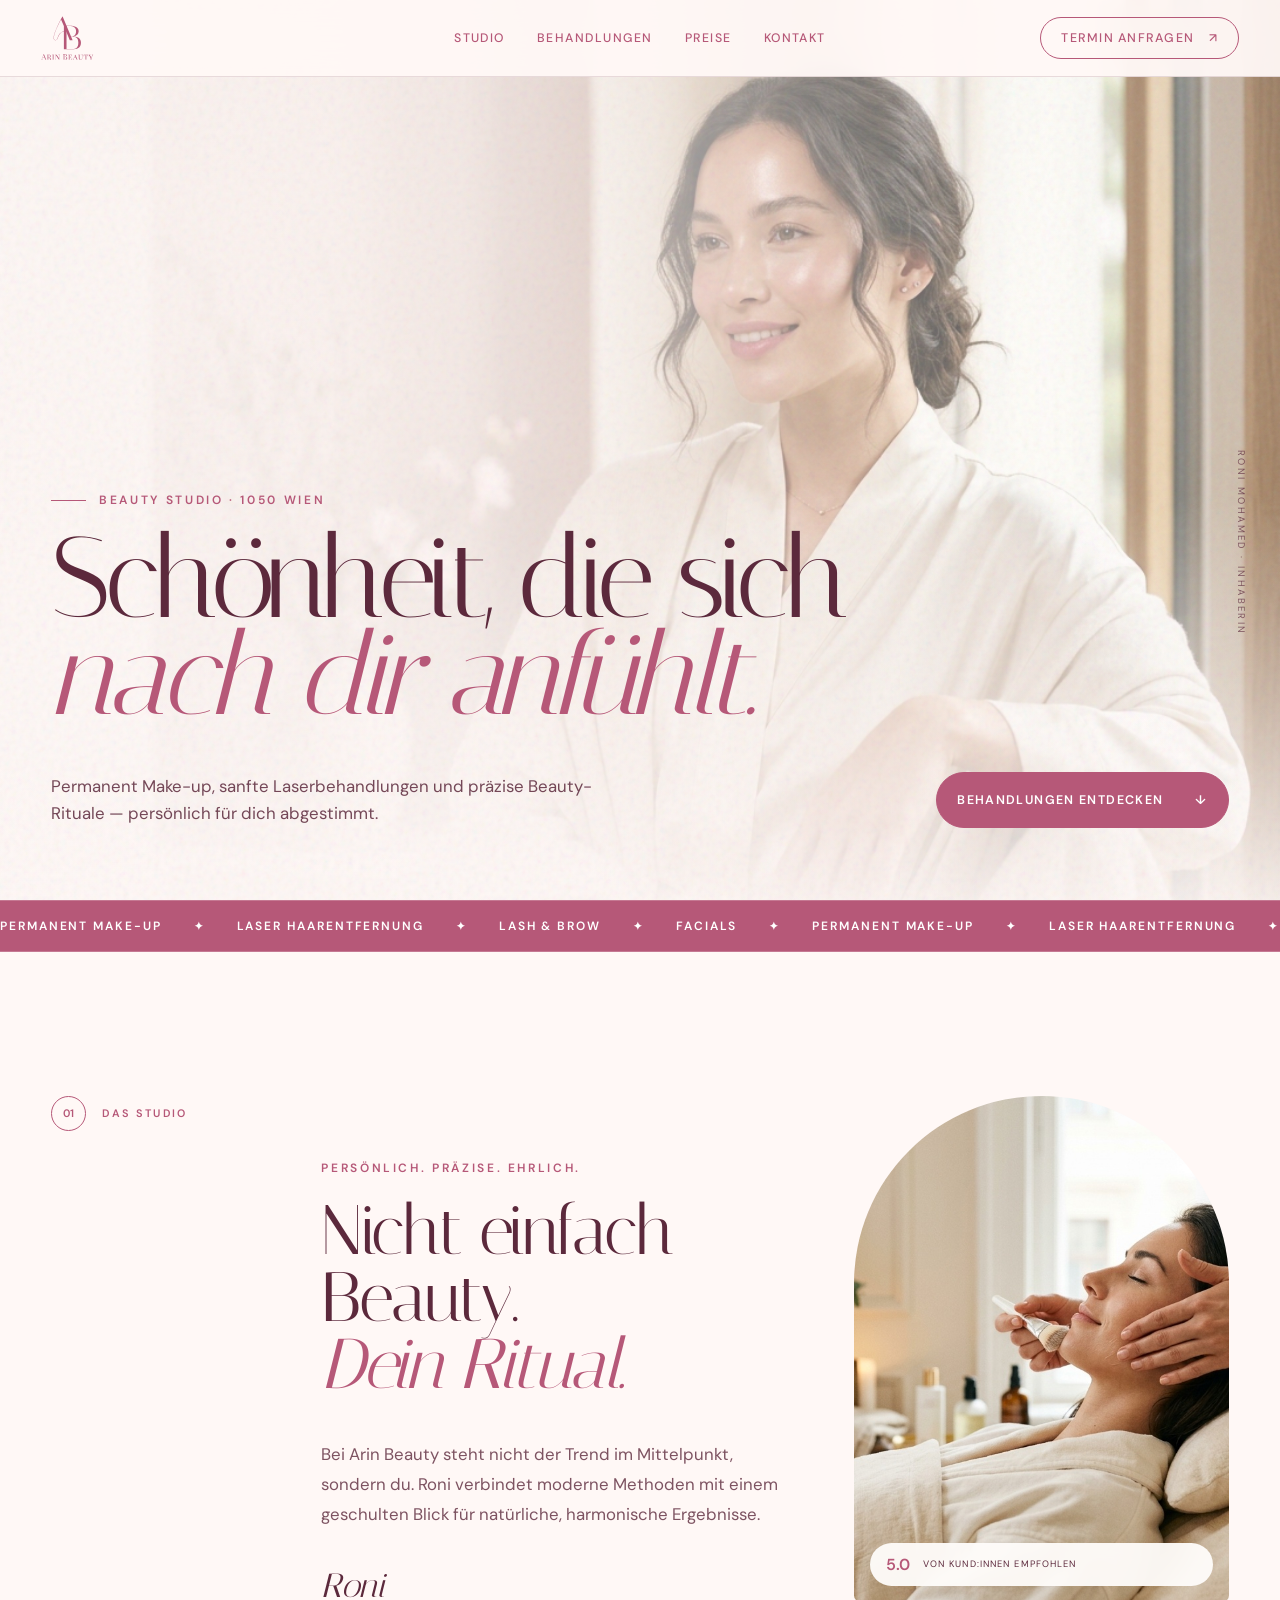
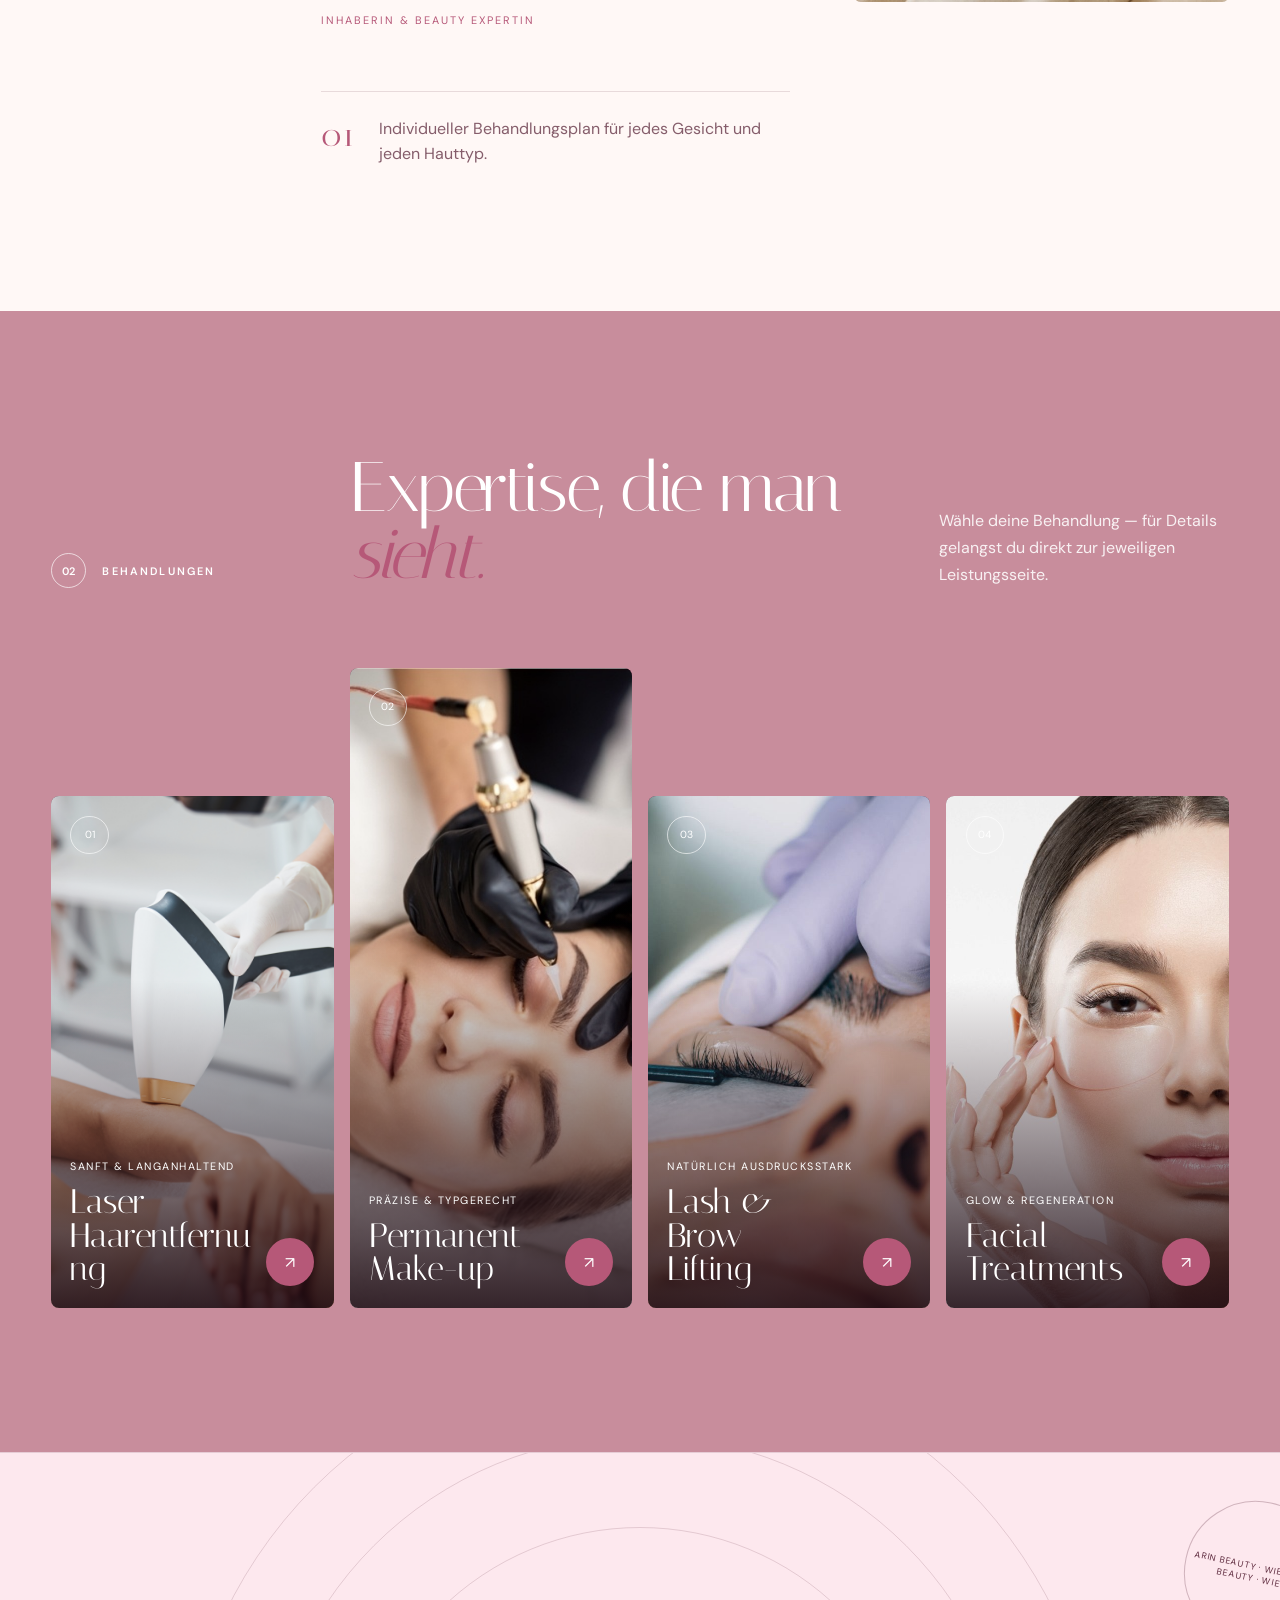
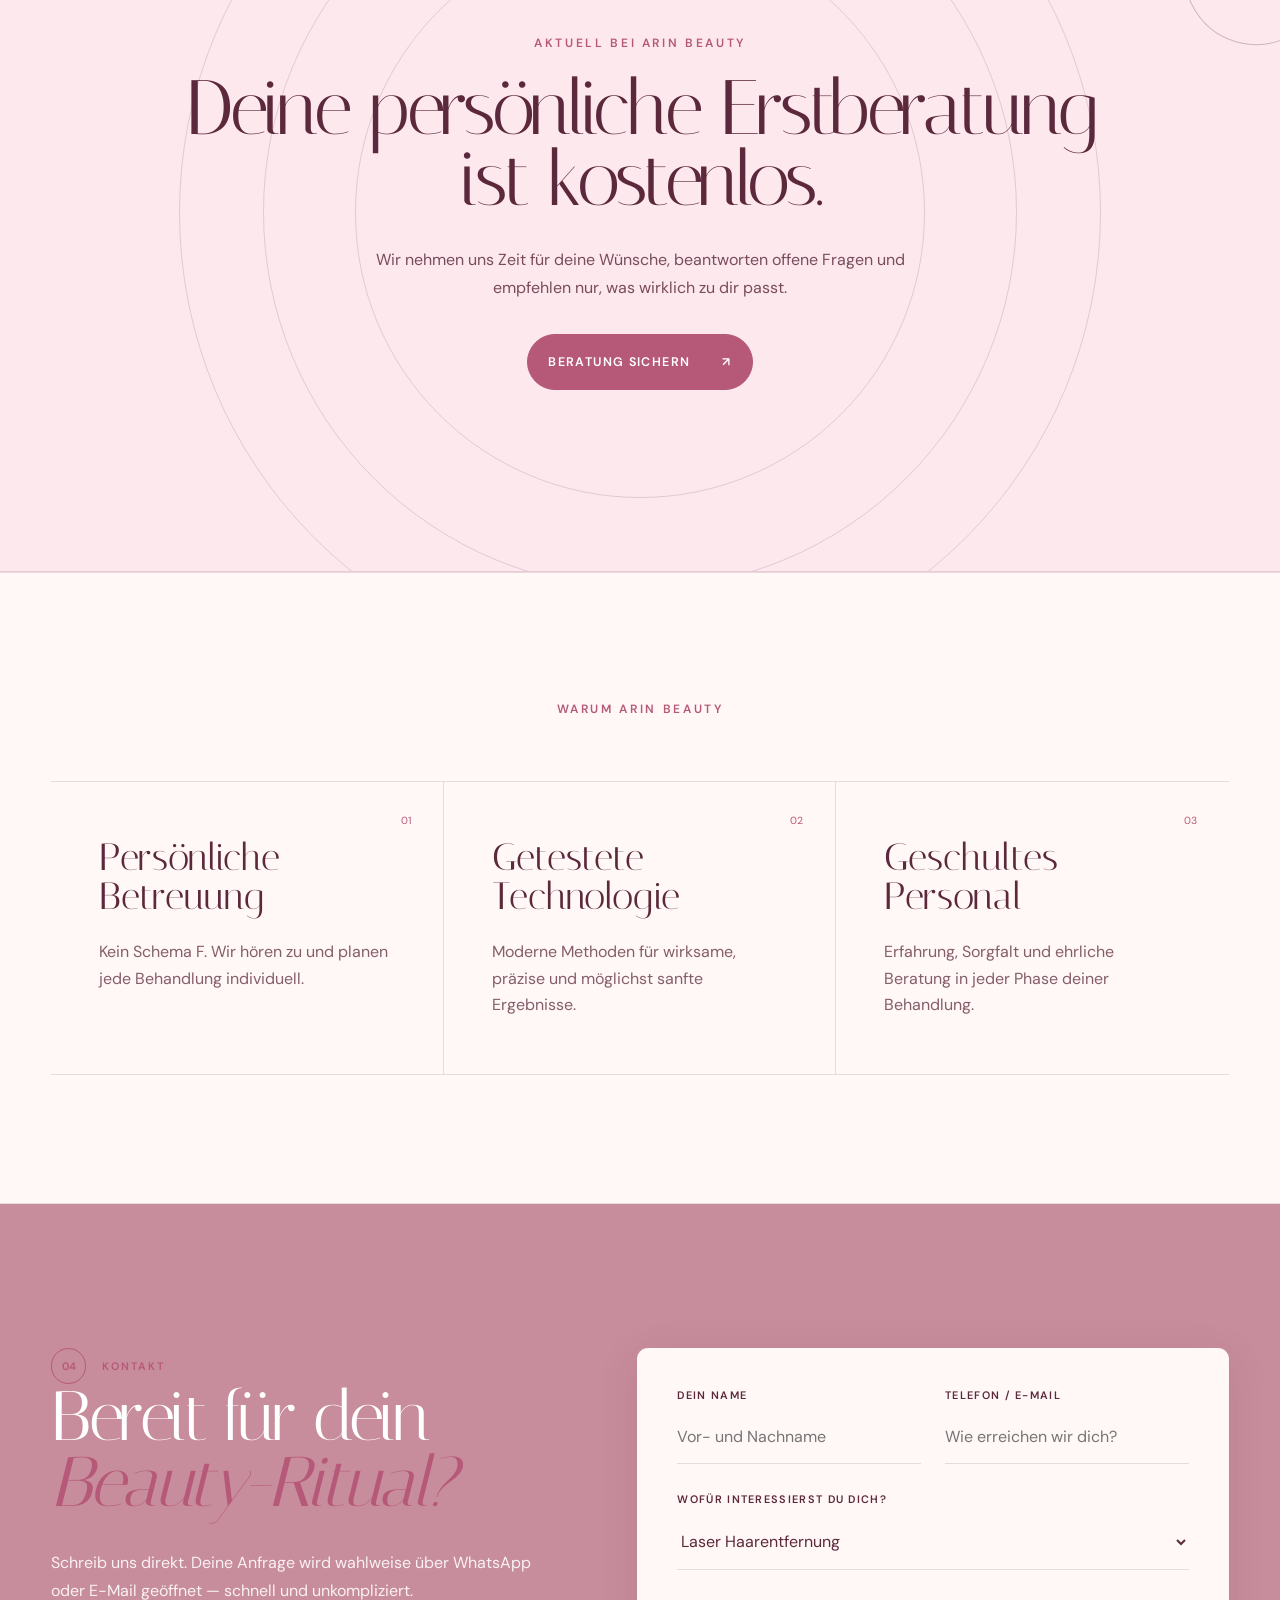
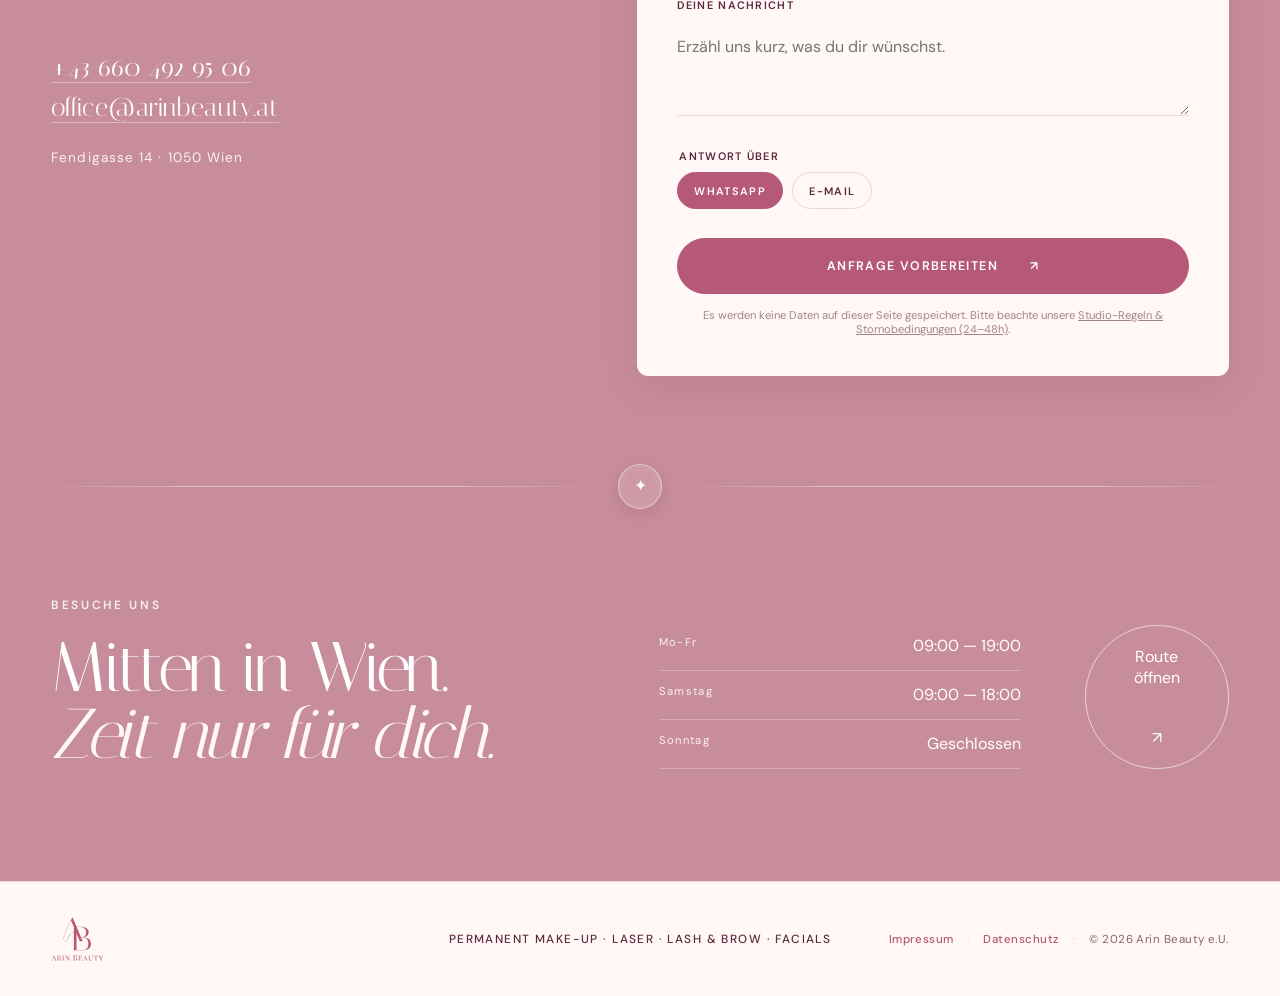
==== index.html @ 5d075c3d "create project template" ====
<!doctype html>
<html lang="de">
  <head>
    <meta charset="utf-8" />
    <meta name="viewport" content="width=device-width, initial-scale=1" />
    <title>
      Arin Beauty — Beauty Studio in Wien | Permanent Make-up, Laser &amp;
      Facials
    </title>
    <meta
      name="description"
      content="Arin Beauty in 1050 Wien: Professionelles Permanent Make-up, dauerhafte Laser-Haarentfernung, Lash &#38; Brow Lifting und luxuriöse Gesichtsbehandlungen."
    />
    <meta name="theme-color" content="#2b111d" />
    <link rel="canonical" href="https://arinbeauty.at/" />
    <!-- Open Graph / Facebook -->
    <meta property="og:type" content="website" />
    <meta property="og:url" content="https://arinbeauty.at/" />
    <meta
      property="og:title"
      content="Arin Beauty — Beauty Studio in Wien | Permanent Make-up, Laser &#38; Facials"
    />
    <meta
      property="og:description"
      content="Arin Beauty in 1050 Wien: Professionelles Permanent Make-up, dauerhafte Laser-Haarentfernung, Lash &#38; Brow Lifting und luxuriöse Gesichtsbehandlungen."
    />
    <meta
      property="og:image"
      content="https://arinbeauty.at/images/laser.jpg"
    />
    <meta property="og:locale" content="de_AT" />
    <!-- Twitter -->
    <meta name="twitter:card" content="summary_large_image" />
    <meta name="twitter:url" content="https://arinbeauty.at/" />
    <meta
      name="twitter:title"
      content="Arin Beauty — Beauty Studio in Wien | Permanent Make-up, Laser &#38; Facials"
    />
    <meta
      name="twitter:description"
      content="Arin Beauty in 1050 Wien: Professionelles Permanent Make-up, dauerhafte Laser-Haarentfernung, Lash &#38; Brow Lifting und luxuriöse Gesichtsbehandlungen."
    />
    <meta
      name="twitter:image"
      content="https://arinbeauty.at/images/laser.jpg"
    />
    <!-- Fonts & Preconnect -->
    <link rel="preconnect" href="https://fonts.googleapis.com" />
    <link rel="preconnect" href="https://fonts.gstatic.com" crossorigin />
    <link
      href="https://fonts.googleapis.com/css2?family=DM+Sans:wght@400;500;600&family=Italiana&display=swap"
      rel="stylesheet"
    />
    <!-- Favicon -->
    <link
      rel="icon"
      type="image/svg+xml"
      href="data:image/svg+xml,%3Csvg xmlns='http://www.w3.org/2000/svg' viewBox='0 0 64 64'%3E%3Crect width='64' height='64' rx='32' fill='%23f4b7ca'/%3E%3Cpath d='M18 45 30 17h4l12 28h-7l-2.5-6H27.2l-2.4 6h-6.8Zm11.5-12h4.8L32 27l-2.5 6Z' fill='%232b111d'/%3E%3C/svg%3E"
    />
    <!-- Local Business Schema for SEO -->
    <script type="application/ld+json">
      {
        "@context": "https://schema.org",
        "@type": "HealthAndBeautyBusiness",
        "name": "Arin Beauty",
        "url": "https://arinbeauty.at",
        "logo": "https://arinbeauty.at/images/clinic-logo.svg",
        "image": "https://arinbeauty.at/images/laser.jpg",
        "description": "Arin Beauty in 1050 Wien: Professionelles Permanent Make-up, dauerhafte Laser-Haarentfernung, Lash & Brow Lifting und luxuriöse Gesichtsbehandlungen.",
        "telephone": "+436604929506",
        "priceRange": "€€",
        "address": {
          "@type": "PostalAddress",
          "streetAddress": "Fendigasse 14",
          "addressLocality": "Wien",
          "postalCode": "1050",
          "addressCountry": "AT"
        },
        "geo": {
          "@type": "GeoCoordinates",
          "latitude": 48.1834,
          "longitude": 16.3571
        },
        "openingHoursSpecification": [
          {
            "@type": "OpeningHoursSpecification",
            "dayOfWeek": [
              "Monday",
              "Tuesday",
              "Wednesday",
              "Thursday",
              "Friday"
            ],
            "opens": "09:00",
            "closes": "19:00"
          },
          {
            "@type": "OpeningHoursSpecification",
            "dayOfWeek": "Saturday",
            "opens": "09:00",
            "closes": "18:00"
          }
        ],
        "sameAs": ["https://www.instagram.com/arinbeauty.at/"]
      }
    </script>
    <link rel="stylesheet" href="_astro/_service_.DcyjNBuE.css" />
  </head>
  <body>
    <a class="skip-link" href="index.html#main">Zum Inhalt springen</a>
    <div class="cursor-glow" aria-hidden="true"></div>
    <header class="site-header" id="site-header">
      <a
        class="brand"
        href="index.html#start"
        aria-label="Arin Beauty Startseite"
      >
        <svg
          xmlns="http://www.w3.org/2000/svg"
          xmlns:xlink="http://www.w3.org/1999/xlink"
          width="auto"
          height="44"
          class="clinic-logo"
          aria-hidden="true"
          viewBox="25 60 325 272"
          preserveAspectRatio="xMidYMid meet"
        >
          <defs><g></g></defs>
          <g fill="currentColor" fill-opacity="1">
            <g transform="translate(95.556233, 209.247886)">
              <g>
                <path
                  d="M 107.566406 0 L 124.910156 0 L 63.175781 -145.761719 L 61.730469 -145.761719 C 46.039062 -119.128906 27.460938 -81.550781 16.515625 -52.027344 C 11.5625 -38.816406 8.671875 -27.253906 7.640625 -18.167969 C 6.605469 -8.878906 8.878906 -2.683594 14.453125 -0.207031 C 15.898438 1.03125 16.515625 1.03125 17.753906 1.238281 C 27.046875 1.652344 30.554688 -5.988281 34.480469 -16.308594 C 41.085938 -31.382812 49.136719 -52.648438 84.234375 -55.949219 Z M 83.617188 -57.394531 C 47.898438 -53.886719 39.640625 -32.207031 32.828125 -16.722656 C 29.523438 -7.226562 26.21875 0 17.960938 -0.621094 C 16.929688 -1.238281 16.308594 -1.238281 15.070312 -1.652344 C 10.117188 -3.304688 8.671875 -9.703125 9.085938 -18.167969 C 10.117188 -27.046875 13.007812 -38.402344 17.960938 -51.617188 C 26.632812 -75.566406 40.671875 -103.644531 53.265625 -128.007812 Z M 83.617188 -57.394531 "
                ></path>
              </g>
            </g>
          </g>
          <g fill="currentColor" fill-opacity="1">
            <g transform="translate(159.251214, 266.327521)">
              <g>
                <path
                  d="M 68.339844 -80.3125 C 85.0625 -83.824219 98.6875 -94.144531 98.6875 -112.726562 C 98.6875 -136.472656 73.914062 -145.761719 42.945312 -145.761719 L 7.226562 -145.761719 L 7.226562 0 L 56.15625 0 C 87.953125 -0.207031 112.726562 -7.226562 112.726562 -40.464844 C 112.726562 -69.785156 94.351562 -78.457031 68.339844 -80.3125 Z M 96.625 -40.464844 C 96.625 -3.304688 73.085938 -1.652344 54.503906 -1.652344 L 23.535156 -1.652344 L 23.535156 -115 C 25.1875 -106.945312 27.664062 -99.925781 31.382812 -94.351562 C 37.371094 -84.855469 46.453125 -79.28125 56.15625 -79.28125 C 74.121094 -79.28125 96.625 -77.421875 96.625 -40.464844 Z M 82.585938 -112.726562 C 82.585938 -90.222656 69.992188 -80.933594 56.15625 -80.933594 C 46.867188 -80.933594 38.816406 -86.09375 33.035156 -95.386719 C 27.046875 -104.054688 23.535156 -116.445312 23.535156 -130.691406 L 23.535156 -144.316406 L 42.945312 -144.316406 C 62.765625 -144.316406 82.585938 -136.265625 82.585938 -112.726562 Z M 82.585938 -112.726562 "
                ></path>
              </g>
            </g>
          </g>
          <g fill="currentColor" fill-opacity="1">
            <g transform="translate(27.166863, 329.665023)">
              <g>
                <path
                  d="M 27.59375 -4.09375 C 28.363281 -2.082031 29.484375 -1.039062 30.953125 -0.96875 L 30.953125 0 C 29.648438 -0.09375 27.910156 -0.140625 25.734375 -0.140625 C 22.953125 -0.140625 20.878906 -0.09375 19.515625 0 L 19.515625 -0.96875 C 20.742188 -1.039062 21.625 -1.195312 22.15625 -1.4375 C 22.695312 -1.675781 22.96875 -2.117188 22.96875 -2.765625 C 22.96875 -3.316406 22.769531 -4.082031 22.375 -5.0625 L 19.40625 -13.046875 L 7.640625 -13.046875 L 5.640625 -7.875 C 4.992188 -6.125 4.671875 -4.796875 4.671875 -3.890625 C 4.671875 -2.890625 5.019531 -2.160156 5.71875 -1.703125 C 6.414062 -1.242188 7.476562 -1 8.90625 -0.96875 L 8.90625 0 C 7.050781 -0.09375 5.1875 -0.140625 3.3125 -0.140625 C 1.851562 -0.140625 0.632812 -0.09375 -0.34375 0 L -0.34375 -0.96875 C 1.28125 -1.363281 2.5625 -2.773438 3.5 -5.203125 L 14.9375 -34.6875 L 15.71875 -34.6875 Z M 19.03125 -14.015625 L 13.578125 -28.5625 L 8.03125 -14.015625 Z M 19.03125 -14.015625 "
                ></path>
              </g>
            </g>
          </g>
          <g fill="currentColor" fill-opacity="1">
            <g transform="translate(59.605397, 329.665023)">
              <g>
                <path
                  d="M 30.75 -2.046875 C 30.132812 -1.171875 29.425781 -0.492188 28.625 -0.015625 C 27.832031 0.453125 26.882812 0.6875 25.78125 0.6875 C 23.0625 0.6875 21.394531 -0.546875 20.78125 -3.015625 L 19.265625 -9.09375 C 18.816406 -10.914062 18.144531 -12.132812 17.25 -12.75 C 16.351562 -13.363281 15.03125 -13.671875 13.28125 -13.671875 L 10.515625 -13.671875 L 10.515625 -5.15625 C 10.515625 -3.925781 10.609375 -3.035156 10.796875 -2.484375 C 10.992188 -1.929688 11.359375 -1.554688 11.890625 -1.359375 C 12.429688 -1.171875 13.285156 -1.039062 14.453125 -0.96875 L 14.453125 0 C 12.960938 -0.09375 10.898438 -0.140625 8.265625 -0.140625 C 5.484375 -0.140625 3.410156 -0.09375 2.046875 0 L 2.046875 -0.96875 C 3.210938 -1.039062 4.0625 -1.171875 4.59375 -1.359375 C 5.132812 -1.554688 5.5 -1.929688 5.6875 -2.484375 C 5.882812 -3.035156 5.984375 -3.925781 5.984375 -5.15625 L 5.984375 -24.421875 C 5.984375 -25.660156 5.882812 -26.550781 5.6875 -27.09375 C 5.5 -27.644531 5.132812 -28.019531 4.59375 -28.21875 C 4.0625 -28.414062 3.210938 -28.546875 2.046875 -28.609375 L 2.046875 -29.578125 C 3.410156 -29.484375 5.390625 -29.4375 7.984375 -29.4375 L 12.9375 -29.484375 C 13.488281 -29.515625 14.125 -29.53125 14.84375 -29.53125 C 18.476562 -29.53125 21.257812 -28.847656 23.1875 -27.484375 C 25.113281 -26.128906 26.078125 -24.363281 26.078125 -22.1875 C 26.078125 -20.300781 25.320312 -18.578125 23.8125 -17.015625 C 22.3125 -15.460938 19.835938 -14.476562 16.390625 -14.0625 C 17.046875 -14 17.597656 -13.929688 18.046875 -13.859375 C 19.765625 -13.609375 21.125 -13.09375 22.125 -12.3125 C 23.132812 -11.53125 23.851562 -10.28125 24.28125 -8.5625 L 25.34375 -4.140625 C 25.601562 -3.003906 25.882812 -2.195312 26.1875 -1.71875 C 26.5 -1.25 26.898438 -1.015625 27.390625 -1.015625 C 28.203125 -1.015625 29.09375 -1.566406 30.0625 -2.671875 Z M 13.625 -28.609375 C 12.75 -28.609375 12.09375 -28.492188 11.65625 -28.265625 C 11.21875 -28.035156 10.914062 -27.628906 10.75 -27.046875 C 10.59375 -26.460938 10.515625 -25.585938 10.515625 -24.421875 L 10.515625 -14.640625 L 13.765625 -14.640625 C 16.617188 -14.640625 18.570312 -15.25 19.625 -16.46875 C 20.6875 -17.6875 21.21875 -19.414062 21.21875 -21.65625 C 21.21875 -23.988281 20.625 -25.726562 19.4375 -26.875 C 18.25 -28.03125 16.3125 -28.609375 13.625 -28.609375 Z M 13.625 -28.609375 "
                ></path>
              </g>
            </g>
          </g>
          <g fill="currentColor" fill-opacity="1">
            <g transform="translate(91.75214, 329.665023)">
              <g>
                <path
                  d="M 14.453125 -28.609375 C 13.285156 -28.546875 12.429688 -28.414062 11.890625 -28.21875 C 11.359375 -28.019531 10.992188 -27.644531 10.796875 -27.09375 C 10.609375 -26.550781 10.515625 -25.660156 10.515625 -24.421875 L 10.515625 -5.15625 C 10.515625 -3.925781 10.609375 -3.035156 10.796875 -2.484375 C 10.992188 -1.929688 11.359375 -1.554688 11.890625 -1.359375 C 12.429688 -1.171875 13.285156 -1.039062 14.453125 -0.96875 L 14.453125 0 C 12.960938 -0.09375 10.898438 -0.140625 8.265625 -0.140625 C 5.484375 -0.140625 3.410156 -0.09375 2.046875 0 L 2.046875 -0.96875 C 3.210938 -1.039062 4.0625 -1.171875 4.59375 -1.359375 C 5.132812 -1.554688 5.5 -1.929688 5.6875 -2.484375 C 5.882812 -3.035156 5.984375 -3.925781 5.984375 -5.15625 L 5.984375 -24.421875 C 5.984375 -25.660156 5.882812 -26.550781 5.6875 -27.09375 C 5.5 -27.644531 5.132812 -28.019531 4.59375 -28.21875 C 4.0625 -28.414062 3.210938 -28.546875 2.046875 -28.609375 L 2.046875 -29.578125 C 3.410156 -29.484375 5.484375 -29.4375 8.265625 -29.4375 C 10.859375 -29.4375 12.921875 -29.484375 14.453125 -29.578125 Z M 14.453125 -28.609375 "
                ></path>
              </g>
            </g>
          </g>
          <g fill="currentColor" fill-opacity="1">
            <g transform="translate(110.038642, 329.665023)">
              <g>
                <path
                  d="M 31.625 -28.609375 C 30.488281 -28.546875 29.644531 -28.375 29.09375 -28.09375 C 28.539062 -27.820312 28.164062 -27.367188 27.96875 -26.734375 C 27.78125 -26.097656 27.6875 -25.164062 27.6875 -23.9375 L 27.6875 0.25 L 26.5625 0.25 L 7.109375 -26.71875 L 7.109375 -5.640625 C 7.109375 -4.378906 7.210938 -3.4375 7.421875 -2.8125 C 7.628906 -2.195312 8.039062 -1.753906 8.65625 -1.484375 C 9.269531 -1.210938 10.226562 -1.039062 11.53125 -0.96875 L 11.53125 0 C 10.363281 -0.09375 8.707031 -0.140625 6.5625 -0.140625 C 4.625 -0.140625 3.117188 -0.09375 2.046875 0 L 2.046875 -0.96875 C 3.179688 -1.039062 4.023438 -1.210938 4.578125 -1.484375 C 5.128906 -1.753906 5.5 -2.207031 5.6875 -2.84375 C 5.882812 -3.476562 5.984375 -4.410156 5.984375 -5.640625 L 5.984375 -24.421875 C 5.984375 -25.660156 5.882812 -26.550781 5.6875 -27.09375 C 5.5 -27.644531 5.132812 -28.019531 4.59375 -28.21875 C 4.0625 -28.414062 3.210938 -28.546875 2.046875 -28.609375 L 2.046875 -29.578125 C 3.117188 -29.484375 4.625 -29.4375 6.5625 -29.4375 C 8.320312 -29.4375 9.816406 -29.484375 11.046875 -29.578125 L 26.5625 -7.984375 L 26.5625 -23.9375 C 26.5625 -25.207031 26.457031 -26.148438 26.25 -26.765625 C 26.039062 -27.378906 25.625 -27.820312 25 -28.09375 C 24.382812 -28.375 23.429688 -28.546875 22.140625 -28.609375 L 22.140625 -29.578125 C 23.304688 -29.484375 24.957031 -29.4375 27.09375 -29.4375 C 29.039062 -29.4375 30.550781 -29.484375 31.625 -29.578125 Z M 31.625 -28.609375 "
                ></path>
              </g>
            </g>
          </g>
          <g fill="currentColor" fill-opacity="1">
            <g transform="translate(145.151962, 329.665023)"><g></g></g>
          </g>
          <g fill="currentColor" fill-opacity="1">
            <g transform="translate(159.06155, 329.665023)">
              <g>
                <path
                  d="M 18.203125 -18.203125 C 21.765625 -17.710938 24.304688 -16.679688 25.828125 -15.109375 C 27.359375 -13.535156 28.125 -11.644531 28.125 -9.4375 C 28.125 -7.59375 27.648438 -5.957031 26.703125 -4.53125 C 25.765625 -3.101562 24.421875 -1.988281 22.671875 -1.1875 C 20.921875 -0.394531 18.847656 0 16.453125 0 C 15.566406 0 14.816406 -0.015625 14.203125 -0.046875 C 12.128906 -0.109375 10.085938 -0.140625 8.078125 -0.140625 C 5.421875 -0.140625 3.410156 -0.09375 2.046875 0 L 2.046875 -0.96875 C 3.210938 -1.039062 4.0625 -1.171875 4.59375 -1.359375 C 5.132812 -1.554688 5.5 -1.929688 5.6875 -2.484375 C 5.882812 -3.035156 5.984375 -3.925781 5.984375 -5.15625 L 5.984375 -29.296875 C 5.984375 -30.523438 5.882812 -31.414062 5.6875 -31.96875 C 5.5 -32.519531 5.132812 -32.890625 4.59375 -33.078125 C 4.0625 -33.273438 3.210938 -33.40625 2.046875 -33.46875 L 2.046875 -34.453125 C 3.410156 -34.347656 5.390625 -34.296875 7.984375 -34.296875 L 13.234375 -34.34375 C 13.847656 -34.382812 14.546875 -34.40625 15.328125 -34.40625 C 18.640625 -34.40625 21.175781 -33.707031 22.9375 -32.3125 C 24.707031 -30.914062 25.59375 -29.066406 25.59375 -26.765625 C 25.59375 -24.878906 25 -23.191406 23.8125 -21.703125 C 22.632812 -20.210938 20.765625 -19.078125 18.203125 -18.296875 Z M 14.109375 -33.46875 C 13.109375 -33.46875 12.351562 -33.351562 11.84375 -33.125 C 11.34375 -32.90625 10.992188 -32.503906 10.796875 -31.921875 C 10.609375 -31.335938 10.515625 -30.460938 10.515625 -29.296875 L 10.515625 -18.296875 L 13.765625 -18.296875 C 16.429688 -18.296875 18.289062 -19.015625 19.34375 -20.453125 C 20.394531 -21.898438 20.921875 -23.820312 20.921875 -26.21875 C 20.921875 -28.65625 20.382812 -30.472656 19.3125 -31.671875 C 18.238281 -32.867188 16.503906 -33.46875 14.109375 -33.46875 Z M 14.15625 -1.125 C 20.21875 -1.125 23.25 -3.960938 23.25 -9.640625 C 23.25 -12.203125 22.5625 -14.144531 21.1875 -15.46875 C 19.8125 -16.800781 17.613281 -17.46875 14.59375 -17.46875 L 10.515625 -17.46875 L 10.515625 -5.15625 C 10.515625 -3.988281 10.609375 -3.128906 10.796875 -2.578125 C 10.992188 -2.023438 11.34375 -1.644531 11.84375 -1.4375 C 12.351562 -1.226562 13.125 -1.125 14.15625 -1.125 Z M 14.15625 -1.125 "
                ></path>
              </g>
            </g>
          </g>
          <g fill="currentColor" fill-opacity="1">
            <g transform="translate(191.159652, 329.665023)">
              <g>
                <path
                  d="M 25.984375 -5.734375 C 25.984375 -4.054688 26.097656 -2.144531 26.328125 0 C 24.210938 -0.09375 20.660156 -0.140625 15.671875 -0.140625 C 9.671875 -0.140625 5.128906 -0.09375 2.046875 0 L 2.046875 -0.96875 C 3.210938 -1.039062 4.0625 -1.171875 4.59375 -1.359375 C 5.132812 -1.554688 5.5 -1.929688 5.6875 -2.484375 C 5.882812 -3.035156 5.984375 -3.925781 5.984375 -5.15625 L 5.984375 -24.421875 C 5.984375 -25.660156 5.882812 -26.550781 5.6875 -27.09375 C 5.5 -27.644531 5.132812 -28.019531 4.59375 -28.21875 C 4.0625 -28.414062 3.210938 -28.546875 2.046875 -28.609375 L 2.046875 -29.578125 C 5.128906 -29.484375 9.671875 -29.4375 15.671875 -29.4375 C 20.210938 -29.4375 23.4375 -29.484375 25.34375 -29.578125 C 25.125 -27.628906 25.015625 -25.878906 25.015625 -24.328125 C 25.015625 -23.066406 25.0625 -22.0625 25.15625 -21.3125 L 24.03125 -21.3125 C 23.8125 -23.96875 23.253906 -25.820312 22.359375 -26.875 C 21.460938 -27.9375 20.007812 -28.46875 18 -28.46875 L 14.453125 -28.46875 C 13.285156 -28.46875 12.429688 -28.375 11.890625 -28.1875 C 11.359375 -28.007812 10.992188 -27.644531 10.796875 -27.09375 C 10.609375 -26.550781 10.515625 -25.660156 10.515625 -24.421875 L 10.515625 -15.375 L 14.546875 -15.375 C 15.585938 -15.375 16.382812 -15.640625 16.9375 -16.171875 C 17.488281 -16.710938 17.859375 -17.296875 18.046875 -17.921875 C 18.242188 -18.554688 18.425781 -19.363281 18.59375 -20.34375 L 19.703125 -20.34375 C 19.609375 -19.238281 19.5625 -18.035156 19.5625 -16.734375 L 19.5625 -14.890625 C 19.5625 -13.617188 19.660156 -11.800781 19.859375 -9.4375 L 18.734375 -9.4375 C 18.535156 -11 18.160156 -12.21875 17.609375 -13.09375 C 17.054688 -13.96875 16.035156 -14.40625 14.546875 -14.40625 L 10.515625 -14.40625 L 10.515625 -5.15625 C 10.515625 -3.925781 10.609375 -3.035156 10.796875 -2.484375 C 10.992188 -1.929688 11.359375 -1.566406 11.890625 -1.390625 C 12.429688 -1.210938 13.285156 -1.125 14.453125 -1.125 L 18 -1.125 C 19.625 -1.125 20.90625 -1.378906 21.84375 -1.890625 C 22.78125 -2.410156 23.492188 -3.242188 23.984375 -4.390625 C 24.472656 -5.546875 24.816406 -7.164062 25.015625 -9.25 L 26.125 -9.25 C 26.03125 -8.375 25.984375 -7.203125 25.984375 -5.734375 Z M 25.984375 -5.734375 "
                ></path>
              </g>
            </g>
          </g>
          <g fill="currentColor" fill-opacity="1">
            <g transform="translate(221.896042, 329.665023)">
              <g>
                <path
                  d="M 26.765625 -4.09375 C 27.640625 -2.082031 28.757812 -1.039062 30.125 -0.96875 L 30.125 0 C 28.820312 -0.09375 27.082031 -0.140625 24.90625 -0.140625 C 22.125 -0.140625 20.050781 -0.09375 18.6875 0 L 18.6875 -0.96875 C 19.882812 -1.039062 20.765625 -1.203125 21.328125 -1.453125 C 21.898438 -1.710938 22.1875 -2.148438 22.1875 -2.765625 C 22.1875 -3.285156 21.957031 -4.050781 21.5 -5.0625 L 19.03125 -10.609375 L 7.203125 -10.609375 L 5.546875 -6.953125 C 4.992188 -5.691406 4.71875 -4.65625 4.71875 -3.84375 C 4.71875 -3 5.015625 -2.34375 5.609375 -1.875 C 6.210938 -1.40625 7.179688 -1.101562 8.515625 -0.96875 L 8.515625 0 C 7.546875 -0.09375 6.070312 -0.140625 4.09375 -0.140625 C 2.113281 -0.140625 0.703125 -0.09375 -0.140625 0 L -0.140625 -0.96875 C 0.734375 -1.195312 1.476562 -1.691406 2.09375 -2.453125 C 2.707031 -3.210938 3.289062 -4.226562 3.84375 -5.5 L 14.59375 -29.828125 L 15.375 -29.828125 Z M 18.640625 -11.578125 L 13.140625 -23.9375 L 7.59375 -11.578125 Z M 18.640625 -11.578125 "
                ></path>
              </g>
            </g>
          </g>
          <g fill="currentColor" fill-opacity="1">
            <g transform="translate(253.653727, 329.665023)">
              <g>
                <path
                  d="M 30.796875 -28.609375 C 29.660156 -28.546875 28.816406 -28.375 28.265625 -28.09375 C 27.710938 -27.820312 27.335938 -27.367188 27.140625 -26.734375 C 26.953125 -26.097656 26.859375 -25.164062 26.859375 -23.9375 L 26.859375 -13.1875 C 26.859375 -10.945312 26.703125 -9.039062 26.390625 -7.46875 C 26.085938 -5.894531 25.578125 -4.523438 24.859375 -3.359375 C 24.085938 -2.128906 22.960938 -1.144531 21.484375 -0.40625 C 20.003906 0.320312 18.328125 0.6875 16.453125 0.6875 C 13.109375 0.6875 10.546875 -0.0234375 8.765625 -1.453125 C 7.335938 -2.722656 6.378906 -4.164062 5.890625 -5.78125 C 5.398438 -7.40625 5.15625 -9.828125 5.15625 -13.046875 L 5.15625 -24.421875 C 5.15625 -25.660156 5.054688 -26.550781 4.859375 -27.09375 C 4.671875 -27.644531 4.304688 -28.019531 3.765625 -28.21875 C 3.234375 -28.414062 2.382812 -28.546875 1.21875 -28.609375 L 1.21875 -29.578125 C 2.582031 -29.484375 4.65625 -29.4375 7.4375 -29.4375 C 10.039062 -29.4375 12.101562 -29.484375 13.625 -29.578125 L 13.625 -28.609375 C 12.457031 -28.546875 11.601562 -28.414062 11.0625 -28.21875 C 10.53125 -28.019531 10.164062 -27.644531 9.96875 -27.09375 C 9.78125 -26.550781 9.6875 -25.660156 9.6875 -24.421875 L 9.6875 -12.21875 C 9.6875 -9.8125 9.847656 -7.820312 10.171875 -6.25 C 10.492188 -4.675781 11.179688 -3.410156 12.234375 -2.453125 C 13.285156 -1.492188 14.835938 -1.015625 16.890625 -1.015625 C 20.128906 -1.015625 22.410156 -2.035156 23.734375 -4.078125 C 25.066406 -6.128906 25.734375 -8.988281 25.734375 -12.65625 L 25.734375 -23.9375 C 25.734375 -25.6875 25.414062 -26.882812 24.78125 -27.53125 C 24.15625 -28.1875 23 -28.546875 21.3125 -28.609375 L 21.3125 -29.578125 C 22.476562 -29.484375 24.132812 -29.4375 26.28125 -29.4375 C 28.21875 -29.4375 29.722656 -29.484375 30.796875 -29.578125 Z M 30.796875 -28.609375 "
                ></path>
              </g>
            </g>
          </g>
          <g fill="currentColor" fill-opacity="1">
            <g transform="translate(287.453981, 329.665023)">
              <g>
                <path
                  d="M 29.046875 -29.578125 C 28.816406 -27.441406 28.703125 -25.53125 28.703125 -23.84375 C 28.703125 -22.15625 28.753906 -20.828125 28.859375 -19.859375 L 27.734375 -19.859375 C 27.535156 -22.117188 27.222656 -23.847656 26.796875 -25.046875 C 26.378906 -26.253906 25.703125 -27.125 24.765625 -27.65625 C 23.828125 -28.195312 22.484375 -28.46875 20.734375 -28.46875 L 17.609375 -28.46875 L 17.609375 -5.640625 C 17.609375 -4.273438 17.738281 -3.285156 18 -2.671875 C 18.257812 -2.054688 18.710938 -1.632812 19.359375 -1.40625 C 20.015625 -1.1875 21.070312 -1.039062 22.53125 -0.96875 L 22.53125 0 C 20.84375 -0.09375 18.457031 -0.140625 15.375 -0.140625 C 12.132812 -0.140625 9.734375 -0.09375 8.171875 0 L 8.171875 -0.96875 C 9.628906 -1.039062 10.679688 -1.1875 11.328125 -1.40625 C 11.984375 -1.632812 12.441406 -2.054688 12.703125 -2.671875 C 12.960938 -3.285156 13.09375 -4.273438 13.09375 -5.640625 L 13.09375 -28.46875 L 9.96875 -28.46875 C 8.21875 -28.46875 6.875 -28.195312 5.9375 -27.65625 C 5 -27.125 4.316406 -26.253906 3.890625 -25.046875 C 3.472656 -23.847656 3.164062 -22.117188 2.96875 -19.859375 L 1.84375 -19.859375 C 1.945312 -20.890625 2 -22.21875 2 -23.84375 C 2 -25.53125 1.882812 -27.441406 1.65625 -29.578125 C 4.34375 -29.484375 8.914062 -29.4375 15.375 -29.4375 C 21.800781 -29.4375 26.359375 -29.484375 29.046875 -29.578125 Z M 29.046875 -29.578125 "
                ></path>
              </g>
            </g>
          </g>
          <g fill="currentColor" fill-opacity="1">
            <g transform="translate(319.941161, 329.665023)">
              <g>
                <path
                  d="M 23.640625 -29.390625 C 25.492188 -29.390625 26.742188 -29.453125 27.390625 -29.578125 L 27.390625 -28.5625 C 26.835938 -28.425781 26.332031 -28.113281 25.875 -27.625 C 25.425781 -27.144531 24.894531 -26.351562 24.28125 -25.25 L 16.640625 -11.578125 L 16.640625 -5.15625 C 16.640625 -3.925781 16.734375 -3.035156 16.921875 -2.484375 C 17.117188 -1.929688 17.484375 -1.554688 18.015625 -1.359375 C 18.554688 -1.171875 19.410156 -1.039062 20.578125 -0.96875 L 20.578125 0 C 19.085938 -0.09375 17.03125 -0.140625 14.40625 -0.140625 C 11.613281 -0.140625 9.535156 -0.09375 8.171875 0 L 8.171875 -0.96875 C 9.335938 -1.039062 10.1875 -1.171875 10.71875 -1.359375 C 11.257812 -1.554688 11.625 -1.929688 11.8125 -2.484375 C 12.007812 -3.035156 12.109375 -3.925781 12.109375 -5.15625 L 12.109375 -10.21875 L 2.71875 -25.84375 C 2.101562 -26.875 1.59375 -27.5625 1.1875 -27.90625 C 0.78125 -28.25 0.351562 -28.46875 -0.09375 -28.5625 L -0.09375 -29.578125 C 1.976562 -29.453125 3.40625 -29.390625 4.1875 -29.390625 C 6.425781 -29.390625 8.695312 -29.453125 11 -29.578125 L 11 -28.5625 C 9.894531 -28.5625 9.050781 -28.472656 8.46875 -28.296875 C 7.882812 -28.117188 7.59375 -27.71875 7.59375 -27.09375 C 7.59375 -26.550781 7.867188 -25.789062 8.421875 -24.8125 L 15.765625 -12.546875 L 21.796875 -23.15625 C 22.515625 -24.457031 22.875 -25.5 22.875 -26.28125 C 22.875 -27.632812 21.753906 -28.394531 19.515625 -28.5625 L 19.515625 -29.578125 C 20.710938 -29.453125 22.085938 -29.390625 23.640625 -29.390625 Z M 23.640625 -29.390625 "
                ></path>
              </g>
            </g>
          </g>
        </svg>
      </a>
      <nav class="desktop-nav" aria-label="Hauptnavigation">
        <a href="index.html#studio">Studio</a>
        <a href="behandlungen/index.html" class>Behandlungen</a>
        <a href="preise/index.html" class>Preise</a>
        <a href="kontakt/index.html" class>Kontakt</a>
      </nav>
      <a class="nav-cta" href="kontakt/index.html"
        >Termin anfragen <span>↗</span></a
      >
      <button
        class="menu-toggle"
        id="menu-toggle"
        type="button"
        aria-expanded="false"
        aria-controls="mobile-menu"
        aria-label="Menü öffnen"
      >
        <span></span><span></span>
      </button>
      <nav class="mobile-menu" id="mobile-menu" aria-label="Mobile Navigation">
        <a href="index.html#start">Startseite</a>
        <a href="index.html#studio">Studio</a>
        <a href="behandlungen/index.html">Behandlungen</a>
        <a href="preise/index.html">Preise</a>
        <a href="kontakt/index.html">Kontakt</a>
        <a class="mobile-menu-cta" href="kontakt/index.html"
          >Termin anfragen <span>↗</span></a
        >
      </nav>
    </header>
    <script type="module">
      const t = document.getElementById("menu-toggle"),
        n = document.getElementById("mobile-menu");
      if (t && n) {
        const s = () => {
          (t.setAttribute("aria-expanded", "false"),
            t.setAttribute("aria-label", "Menü öffnen"),
            n.classList.remove("open"),
            document.body.classList.remove("menu-open"));
        };
        (t.addEventListener("click", () => {
          const e = t.getAttribute("aria-expanded") === "true";
          (t.setAttribute("aria-expanded", String(!e)),
            t.setAttribute("aria-label", e ? "Menü öffnen" : "Menü schließen"),
            n.classList.toggle("open", !e),
            document.body.classList.toggle("menu-open", !e));
        }),
          n.querySelectorAll("a").forEach((e) => {
            e.addEventListener("click", s);
          }),
          window.addEventListener("keydown", (e) => {
            e.key === "Escape" && n.classList.contains("open") && s();
          }));
      }
    </script>
    <main id="main">
      <section class="hero" id="start" aria-label="Arin Beauty Intro">
        <img
          class="hero-bg"
          src="images/hero-bg.jpg"
          alt="Arin Beauty Studio Wien"
          fetchpriority="high"
          loading="eager"
          decoding="async"
        />
        <div class="hero-wash"></div>
        <div class="hero-grain" aria-hidden="true"></div>
        <div class="hero-content">
          <p class="eyebrow hero-kicker reveal">BEAUTY STUDIO · 1050 WIEN</p>
          <h1 class="reveal">
            Schönheit, die sich<br /><em>nach dir anfühlt.</em>
          </h1>
          <div class="hero-bottom reveal">
            <p>
              Permanent Make-up, sanfte Laserbehandlungen und präzise
              Beauty-Rituale — persönlich für dich abgestimmt.
            </p>
            <a class="button button-light" href="index.html#services"
              >Behandlungen entdecken <span>↓</span></a
            >
          </div>
        </div>
        <div class="hero-side-note">RONI MOHAMED · INHABERIN</div>
      </section>
      <div class="ticker" aria-hidden="true">
        <div class="ticker-track">
          <span>PERMANENT MAKE-UP</span><i>✦</i><span>LASER HAARENTFERNUNG</span
          ><i>✦</i><span>LASH & BROW</span><i>✦</i><span>FACIALS</span><i>✦</i>
          <span>PERMANENT MAKE-UP</span><i>✦</i><span>LASER HAARENTFERNUNG</span
          ><i>✦</i><span>LASH & BROW</span><i>✦</i><span>FACIALS</span><i>✦</i>
        </div>
      </div>
      <section class="about section" id="studio">
        <div class="section-label reveal"><span>01</span> DAS STUDIO</div>
        <div class="about-copy">
          <p class="eyebrow reveal">PERSÖNLICH. PRÄZISE. EHRLICH.</p>
          <h2 class="reveal">
            Nicht einfach Beauty.<br /><em>Dein Ritual.</em>
          </h2>
          <p class="lead reveal">
            Bei Arin Beauty steht nicht der Trend im Mittelpunkt, sondern du.
            Roni verbindet moderne Methoden mit einem geschulten Blick für
            natürliche, harmonische Ergebnisse.
          </p>
          <div class="signature reveal">
            Roni <span>Inhaberin & Beauty Expertin</span>
          </div>
        </div>
        <figure class="about-image reveal">
          <img
            src="images/about.jpg"
            alt="Behandlungsritual bei Arin Beauty Studio Wien"
            loading="lazy"
          />
          <figcaption><span>5.0</span> VON KUND:INNEN EMPFOHLEN</figcaption>
        </figure>
        <div class="about-stat reveal">
          <strong>01</strong>
          <span
            >Individueller Behandlungsplan für jedes Gesicht und jeden
            Hauttyp.</span
          >
        </div>
      </section>
      <section class="services section" id="services">
        <div class="section-heading reveal">
          <div class="section-label"><span>02</span> BEHANDLUNGEN</div>
          <h2>Expertise, die man <em>sieht.</em></h2>
          <p>
            Wähle deine Behandlung — für Details gelangst du direkt zur
            jeweiligen Leistungsseite.
          </p>
        </div>
        <div class="service-grid">
          <a
            class="service-card reveal"
            href="laserbehandlung/index.html"
            aria-label="Mehr über Laser Haarentfernung erfahren"
          >
            <img
              src="images/laser.jpg"
              alt="Glatte Haut nach einer Laserbehandlung"
              loading="lazy"
            />
            <span class="service-number">01</span>
            <div class="service-overlay">
              <p>Sanft & langanhaltend</p>
              <h3>Laser<br />Haarentfernung</h3>
              <span class="circle-arrow">↗</span>
            </div>
          </a>
          <a
            class="service-card service-card-tall reveal"
            href="permanent-makeup/index.html"
            aria-label="Mehr über Permanent Make-up erfahren"
          >
            <img
              src="images/pmu.jpg"
              alt="Permanent Make-up Behandlung"
              loading="lazy"
            />
            <span class="service-number">02</span>
            <div class="service-overlay">
              <p>Präzise & typgerecht</p>
              <h3>Permanent<br />Make-up</h3>
              <span class="circle-arrow">↗</span>
            </div>
          </a>
          <a
            class="service-card reveal"
            href="lash-brow-lifting/index.html"
            aria-label="Mehr über Lash und Brow Lifting erfahren"
          >
            <img
              src="images/lash.jpg"
              alt="Lash und Brow Beauty-Behandlung"
              loading="lazy"
            />
            <span class="service-number">03</span>
            <div class="service-overlay">
              <p>Natürlich ausdrucksstark</p>
              <h3>Lash & Brow<br />Lifting</h3>
              <span class="circle-arrow">↗</span>
            </div>
          </a>
          <a
            class="service-card reveal"
            href="gesichtsbehandlungen/index.html"
            aria-label="Mehr über Gesichtsbehandlungen erfahren"
          >
            <img
              src="images/facial.jpg"
              alt="Facial Treatments Gesichtsbehandlungen"
              loading="lazy"
            />
            <span class="service-number">04</span>
            <div class="service-overlay">
              <p>Glow & Regeneration</p>
              <h3>Facial<br />Treatments</h3>
              <span class="circle-arrow">↗</span>
            </div>
          </a>
        </div>
      </section>
      <section class="offer section" id="angebote">
        <div class="offer-orb" aria-hidden="true"></div>
        <p class="eyebrow reveal" id="offer-eyebrow">AKTUELL BEI ARIN BEAUTY</p>
        <h2 class="reveal" id="offer-title">
          Deine persönliche Erstberatung ist kostenlos.
        </h2>
        <p class="offer-text reveal" id="offer-text">
          Wir nehmen uns Zeit für deine Wünsche, beantworten offene Fragen und
          empfehlen nur, was wirklich zu dir passt.
        </p>
        <a
          class="button button-dark reveal"
          href="index.html#kontakt"
          id="offer-cta"
          >Beratung sichern<span>↗</span></a
        >
        <div class="offer-stamp" aria-hidden="true">
          ARIN BEAUTY · WIEN · ARIN BEAUTY · WIEN ·
        </div>
      </section>
      <section class="promise">
        <p class="eyebrow reveal">WARUM ARIN BEAUTY</p>
        <div class="promise-grid">
          <article class="reveal">
            <span>01</span>
            <h3>Persönliche<br />Betreuung</h3>
            <p>
              Kein Schema F. Wir hören zu und planen jede Behandlung
              individuell.
            </p>
          </article>
          <article class="reveal">
            <span>02</span>
            <h3>Getestete<br />Technologie</h3>
            <p>
              Moderne Methoden für wirksame, präzise und möglichst sanfte
              Ergebnisse.
            </p>
          </article>
          <article class="reveal">
            <span>03</span>
            <h3>Geschultes<br />Personal</h3>
            <p>
              Erfahrung, Sorgfalt und ehrliche Beratung in jeder Phase deiner
              Behandlung.
            </p>
          </article>
        </div>
      </section>
      <section class="contact section" id="kontakt">
        <div class="contact-intro">
          <div class="section-label reveal"><span>04</span> KONTAKT</div>
          <h2 class="reveal">Bereit für dein<br /><em>Beauty-Ritual?</em></h2>
          <p class="reveal">
            Schreib uns direkt. Deine Anfrage wird wahlweise über WhatsApp oder
            E-Mail geöffnet — schnell und unkompliziert.
          </p>
          <div class="contact-details reveal">
            <a href="tel:+436604929506">+43 660 492 95 06</a>
            <a href="mailto:office@arinbeauty.at">office@arinbeauty.at</a>
            <address>Fendigasse 14 · 1050 Wien</address>
          </div>
        </div>
        <form class="contact-form reveal" id="contact-form">
          <div class="form-row">
            <label>
              <span>Dein Name</span>
              <input
                name="name"
                type="text"
                autocomplete="name"
                required
                placeholder="Vor- und Nachname"
              />
            </label>
            <label>
              <span>Telefon / E-Mail</span>
              <input
                name="contact"
                type="text"
                required
                placeholder="Wie erreichen wir dich?"
              />
            </label>
          </div>
          <label>
            <span>Wofür interessierst du dich?</span>
            <select name="service">
              <option>Laser Haarentfernung</option>
              <option>Permanent Make-up</option>
              <option>Lash & Brow Lifting</option>
              <option>Gesichtsbehandlung</option>
              <option>Beratung</option>
            </select>
          </label>
          <label>
            <span>Deine Nachricht</span>
            <textarea
              name="message"
              rows="3"
              placeholder="Erzähl uns kurz, was du dir wünschst."
            ></textarea>
          </label>
          <fieldset class="contact-channel">
            <legend>Antwort über</legend>
            <label>
              <input type="radio" name="channel" value="whatsapp" checked />
              <span>WhatsApp</span>
            </label>
            <label>
              <input type="radio" name="channel" value="email" />
              <span>E-Mail</span>
            </label>
          </fieldset>
          <button class="button button-pink" type="submit">
            Anfrage vorbereiten <span>↗</span>
          </button>
          <p class="form-hint">
            Es werden keine Daten auf dieser Seite gespeichert. Bitte beachte
            unsere
            <a
              href="kontakt/index.html#regeln"
              style="text-decoration: underline; color: inherit"
              >Studio-Regeln & Stornobedingungen (24–48h)</a
            >.
          </p>
        </form>
      </section>
      <script type="module">
        const n = document.getElementById("contact-form");
        n &&
          n.addEventListener("submit", (a) => {
            a.preventDefault();
            const e = new FormData(n),
              c = e.get("name"),
              t = e.get("service"),
              i =
                e.get("message") ||
                "Ich wünsche mir eine persönliche Beratung.",
              s = e.get("contact"),
              o = encodeURIComponent(`Hallo Arin Beauty, ich bin ${c}.

Ich interessiere mich für: ${t}
${i}

Meine Kontaktdaten: ${s}`);
            e.get("channel") === "email"
              ? (window.location.href = `mailto:office@arinbeauty.at?subject=${encodeURIComponent(`Terminanfrage: ${t}`)}&body=${o}`)
              : window.open(
                  `https://wa.me/436604929506?text=${o}`,
                  "_blank",
                  "noopener",
                );
          });
      </script>
      <div class="block-separator" aria-hidden="true">
        <div class="separator-line"></div>
        <div class="separator-emblem">
          <span class="separator-star">✦</span>
        </div>
        <div class="separator-line"></div>
      </div>
      <section class="visit">
        <div>
          <p class="eyebrow">BESUCHE UNS</p>
          <h2>Mitten in Wien.<br /><em>Zeit nur für dich.</em></h2>
        </div>
        <div class="hours">
          <p><span>Mo-Fr</span> 09:00 — 19:00</p>
          <p><span>Samstag</span> 09:00 — 18:00</p>
          <p><span>Sonntag</span> Geschlossen</p>
        </div>
        <a
          class="circle-link"
          href="https://maps.google.com/?q=Fendigasse+14+1050+Wien"
          target="_blank"
          rel="noopener"
        >
          <span>Route<br />öffnen</span>↗
        </a>
      </section>
    </main>
    <footer class="footer">
      <a
        class="brand brand-footer"
        href="index.html#start"
        aria-label="Arin Beauty Startseite"
      >
        <svg
          xmlns="http://www.w3.org/2000/svg"
          xmlns:xlink="http://www.w3.org/1999/xlink"
          width="auto"
          height="42"
          class="clinic-logo"
          aria-hidden="true"
          viewBox="25 60 325 272"
          preserveAspectRatio="xMidYMid meet"
        >
          <defs><g></g></defs>
          <g fill="currentColor" fill-opacity="1">
            <g transform="translate(95.556233, 209.247886)">
              <g>
                <path
                  d="M 107.566406 0 L 124.910156 0 L 63.175781 -145.761719 L 61.730469 -145.761719 C 46.039062 -119.128906 27.460938 -81.550781 16.515625 -52.027344 C 11.5625 -38.816406 8.671875 -27.253906 7.640625 -18.167969 C 6.605469 -8.878906 8.878906 -2.683594 14.453125 -0.207031 C 15.898438 1.03125 16.515625 1.03125 17.753906 1.238281 C 27.046875 1.652344 30.554688 -5.988281 34.480469 -16.308594 C 41.085938 -31.382812 49.136719 -52.648438 84.234375 -55.949219 Z M 83.617188 -57.394531 C 47.898438 -53.886719 39.640625 -32.207031 32.828125 -16.722656 C 29.523438 -7.226562 26.21875 0 17.960938 -0.621094 C 16.929688 -1.238281 16.308594 -1.238281 15.070312 -1.652344 C 10.117188 -3.304688 8.671875 -9.703125 9.085938 -18.167969 C 10.117188 -27.046875 13.007812 -38.402344 17.960938 -51.617188 C 26.632812 -75.566406 40.671875 -103.644531 53.265625 -128.007812 Z M 83.617188 -57.394531 "
                ></path>
              </g>
            </g>
          </g>
          <g fill="currentColor" fill-opacity="1">
            <g transform="translate(159.251214, 266.327521)">
              <g>
                <path
                  d="M 68.339844 -80.3125 C 85.0625 -83.824219 98.6875 -94.144531 98.6875 -112.726562 C 98.6875 -136.472656 73.914062 -145.761719 42.945312 -145.761719 L 7.226562 -145.761719 L 7.226562 0 L 56.15625 0 C 87.953125 -0.207031 112.726562 -7.226562 112.726562 -40.464844 C 112.726562 -69.785156 94.351562 -78.457031 68.339844 -80.3125 Z M 96.625 -40.464844 C 96.625 -3.304688 73.085938 -1.652344 54.503906 -1.652344 L 23.535156 -1.652344 L 23.535156 -115 C 25.1875 -106.945312 27.664062 -99.925781 31.382812 -94.351562 C 37.371094 -84.855469 46.453125 -79.28125 56.15625 -79.28125 C 74.121094 -79.28125 96.625 -77.421875 96.625 -40.464844 Z M 82.585938 -112.726562 C 82.585938 -90.222656 69.992188 -80.933594 56.15625 -80.933594 C 46.867188 -80.933594 38.816406 -86.09375 33.035156 -95.386719 C 27.046875 -104.054688 23.535156 -116.445312 23.535156 -130.691406 L 23.535156 -144.316406 L 42.945312 -144.316406 C 62.765625 -144.316406 82.585938 -136.265625 82.585938 -112.726562 Z M 82.585938 -112.726562 "
                ></path>
              </g>
            </g>
          </g>
          <g fill="currentColor" fill-opacity="1">
            <g transform="translate(27.166863, 329.665023)">
              <g>
                <path
                  d="M 27.59375 -4.09375 C 28.363281 -2.082031 29.484375 -1.039062 30.953125 -0.96875 L 30.953125 0 C 29.648438 -0.09375 27.910156 -0.140625 25.734375 -0.140625 C 22.953125 -0.140625 20.878906 -0.09375 19.515625 0 L 19.515625 -0.96875 C 20.742188 -1.039062 21.625 -1.195312 22.15625 -1.4375 C 22.695312 -1.675781 22.96875 -2.117188 22.96875 -2.765625 C 22.96875 -3.316406 22.769531 -4.082031 22.375 -5.0625 L 19.40625 -13.046875 L 7.640625 -13.046875 L 5.640625 -7.875 C 4.992188 -6.125 4.671875 -4.796875 4.671875 -3.890625 C 4.671875 -2.890625 5.019531 -2.160156 5.71875 -1.703125 C 6.414062 -1.242188 7.476562 -1 8.90625 -0.96875 L 8.90625 0 C 7.050781 -0.09375 5.1875 -0.140625 3.3125 -0.140625 C 1.851562 -0.140625 0.632812 -0.09375 -0.34375 0 L -0.34375 -0.96875 C 1.28125 -1.363281 2.5625 -2.773438 3.5 -5.203125 L 14.9375 -34.6875 L 15.71875 -34.6875 Z M 19.03125 -14.015625 L 13.578125 -28.5625 L 8.03125 -14.015625 Z M 19.03125 -14.015625 "
                ></path>
              </g>
            </g>
          </g>
          <g fill="currentColor" fill-opacity="1">
            <g transform="translate(59.605397, 329.665023)">
              <g>
                <path
                  d="M 30.75 -2.046875 C 30.132812 -1.171875 29.425781 -0.492188 28.625 -0.015625 C 27.832031 0.453125 26.882812 0.6875 25.78125 0.6875 C 23.0625 0.6875 21.394531 -0.546875 20.78125 -3.015625 L 19.265625 -9.09375 C 18.816406 -10.914062 18.144531 -12.132812 17.25 -12.75 C 16.351562 -13.363281 15.03125 -13.671875 13.28125 -13.671875 L 10.515625 -13.671875 L 10.515625 -5.15625 C 10.515625 -3.925781 10.609375 -3.035156 10.796875 -2.484375 C 10.992188 -1.929688 11.359375 -1.554688 11.890625 -1.359375 C 12.429688 -1.171875 13.285156 -1.039062 14.453125 -0.96875 L 14.453125 0 C 12.960938 -0.09375 10.898438 -0.140625 8.265625 -0.140625 C 5.484375 -0.140625 3.410156 -0.09375 2.046875 0 L 2.046875 -0.96875 C 3.210938 -1.039062 4.0625 -1.171875 4.59375 -1.359375 C 5.132812 -1.554688 5.5 -1.929688 5.6875 -2.484375 C 5.882812 -3.035156 5.984375 -3.925781 5.984375 -5.15625 L 5.984375 -24.421875 C 5.984375 -25.660156 5.882812 -26.550781 5.6875 -27.09375 C 5.5 -27.644531 5.132812 -28.019531 4.59375 -28.21875 C 4.0625 -28.414062 3.210938 -28.546875 2.046875 -28.609375 L 2.046875 -29.578125 C 3.410156 -29.484375 5.390625 -29.4375 7.984375 -29.4375 L 12.9375 -29.484375 C 13.488281 -29.515625 14.125 -29.53125 14.84375 -29.53125 C 18.476562 -29.53125 21.257812 -28.847656 23.1875 -27.484375 C 25.113281 -26.128906 26.078125 -24.363281 26.078125 -22.1875 C 26.078125 -20.300781 25.320312 -18.578125 23.8125 -17.015625 C 22.3125 -15.460938 19.835938 -14.476562 16.390625 -14.0625 C 17.046875 -14 17.597656 -13.929688 18.046875 -13.859375 C 19.765625 -13.609375 21.125 -13.09375 22.125 -12.3125 C 23.132812 -11.53125 23.851562 -10.28125 24.28125 -8.5625 L 25.34375 -4.140625 C 25.601562 -3.003906 25.882812 -2.195312 26.1875 -1.71875 C 26.5 -1.25 26.898438 -1.015625 27.390625 -1.015625 C 28.203125 -1.015625 29.09375 -1.566406 30.0625 -2.671875 Z M 13.625 -28.609375 C 12.75 -28.609375 12.09375 -28.492188 11.65625 -28.265625 C 11.21875 -28.035156 10.914062 -27.628906 10.75 -27.046875 C 10.59375 -26.460938 10.515625 -25.585938 10.515625 -24.421875 L 10.515625 -14.640625 L 13.765625 -14.640625 C 16.617188 -14.640625 18.570312 -15.25 19.625 -16.46875 C 20.6875 -17.6875 21.21875 -19.414062 21.21875 -21.65625 C 21.21875 -23.988281 20.625 -25.726562 19.4375 -26.875 C 18.25 -28.03125 16.3125 -28.609375 13.625 -28.609375 Z M 13.625 -28.609375 "
                ></path>
              </g>
            </g>
          </g>
          <g fill="currentColor" fill-opacity="1">
            <g transform="translate(91.75214, 329.665023)">
              <g>
                <path
                  d="M 14.453125 -28.609375 C 13.285156 -28.546875 12.429688 -28.414062 11.890625 -28.21875 C 11.359375 -28.019531 10.992188 -27.644531 10.796875 -27.09375 C 10.609375 -26.550781 10.515625 -25.660156 10.515625 -24.421875 L 10.515625 -5.15625 C 10.515625 -3.925781 10.609375 -3.035156 10.796875 -2.484375 C 10.992188 -1.929688 11.359375 -1.554688 11.890625 -1.359375 C 12.429688 -1.171875 13.285156 -1.039062 14.453125 -0.96875 L 14.453125 0 C 12.960938 -0.09375 10.898438 -0.140625 8.265625 -0.140625 C 5.484375 -0.140625 3.410156 -0.09375 2.046875 0 L 2.046875 -0.96875 C 3.210938 -1.039062 4.0625 -1.171875 4.59375 -1.359375 C 5.132812 -1.554688 5.5 -1.929688 5.6875 -2.484375 C 5.882812 -3.035156 5.984375 -3.925781 5.984375 -5.15625 L 5.984375 -24.421875 C 5.984375 -25.660156 5.882812 -26.550781 5.6875 -27.09375 C 5.5 -27.644531 5.132812 -28.019531 4.59375 -28.21875 C 4.0625 -28.414062 3.210938 -28.546875 2.046875 -28.609375 L 2.046875 -29.578125 C 3.410156 -29.484375 5.484375 -29.4375 8.265625 -29.4375 C 10.859375 -29.4375 12.921875 -29.484375 14.453125 -29.578125 Z M 14.453125 -28.609375 "
                ></path>
              </g>
            </g>
          </g>
          <g fill="currentColor" fill-opacity="1">
            <g transform="translate(110.038642, 329.665023)">
              <g>
                <path
                  d="M 31.625 -28.609375 C 30.488281 -28.546875 29.644531 -28.375 29.09375 -28.09375 C 28.539062 -27.820312 28.164062 -27.367188 27.96875 -26.734375 C 27.78125 -26.097656 27.6875 -25.164062 27.6875 -23.9375 L 27.6875 0.25 L 26.5625 0.25 L 7.109375 -26.71875 L 7.109375 -5.640625 C 7.109375 -4.378906 7.210938 -3.4375 7.421875 -2.8125 C 7.628906 -2.195312 8.039062 -1.753906 8.65625 -1.484375 C 9.269531 -1.210938 10.226562 -1.039062 11.53125 -0.96875 L 11.53125 0 C 10.363281 -0.09375 8.707031 -0.140625 6.5625 -0.140625 C 4.625 -0.140625 3.117188 -0.09375 2.046875 0 L 2.046875 -0.96875 C 3.179688 -1.039062 4.023438 -1.210938 4.578125 -1.484375 C 5.128906 -1.753906 5.5 -2.207031 5.6875 -2.84375 C 5.882812 -3.476562 5.984375 -4.410156 5.984375 -5.640625 L 5.984375 -24.421875 C 5.984375 -25.660156 5.882812 -26.550781 5.6875 -27.09375 C 5.5 -27.644531 5.132812 -28.019531 4.59375 -28.21875 C 4.0625 -28.414062 3.210938 -28.546875 2.046875 -28.609375 L 2.046875 -29.578125 C 3.117188 -29.484375 4.625 -29.4375 6.5625 -29.4375 C 8.320312 -29.4375 9.816406 -29.484375 11.046875 -29.578125 L 26.5625 -7.984375 L 26.5625 -23.9375 C 26.5625 -25.207031 26.457031 -26.148438 26.25 -26.765625 C 26.039062 -27.378906 25.625 -27.820312 25 -28.09375 C 24.382812 -28.375 23.429688 -28.546875 22.140625 -28.609375 L 22.140625 -29.578125 C 23.304688 -29.484375 24.957031 -29.4375 27.09375 -29.4375 C 29.039062 -29.4375 30.550781 -29.484375 31.625 -29.578125 Z M 31.625 -28.609375 "
                ></path>
              </g>
            </g>
          </g>
          <g fill="currentColor" fill-opacity="1">
            <g transform="translate(145.151962, 329.665023)"><g></g></g>
          </g>
          <g fill="currentColor" fill-opacity="1">
            <g transform="translate(159.06155, 329.665023)">
              <g>
                <path
                  d="M 18.203125 -18.203125 C 21.765625 -17.710938 24.304688 -16.679688 25.828125 -15.109375 C 27.359375 -13.535156 28.125 -11.644531 28.125 -9.4375 C 28.125 -7.59375 27.648438 -5.957031 26.703125 -4.53125 C 25.765625 -3.101562 24.421875 -1.988281 22.671875 -1.1875 C 20.921875 -0.394531 18.847656 0 16.453125 0 C 15.566406 0 14.816406 -0.015625 14.203125 -0.046875 C 12.128906 -0.109375 10.085938 -0.140625 8.078125 -0.140625 C 5.421875 -0.140625 3.410156 -0.09375 2.046875 0 L 2.046875 -0.96875 C 3.210938 -1.039062 4.0625 -1.171875 4.59375 -1.359375 C 5.132812 -1.554688 5.5 -1.929688 5.6875 -2.484375 C 5.882812 -3.035156 5.984375 -3.925781 5.984375 -5.15625 L 5.984375 -29.296875 C 5.984375 -30.523438 5.882812 -31.414062 5.6875 -31.96875 C 5.5 -32.519531 5.132812 -32.890625 4.59375 -33.078125 C 4.0625 -33.273438 3.210938 -33.40625 2.046875 -33.46875 L 2.046875 -34.453125 C 3.410156 -34.347656 5.390625 -34.296875 7.984375 -34.296875 L 13.234375 -34.34375 C 13.847656 -34.382812 14.546875 -34.40625 15.328125 -34.40625 C 18.640625 -34.40625 21.175781 -33.707031 22.9375 -32.3125 C 24.707031 -30.914062 25.59375 -29.066406 25.59375 -26.765625 C 25.59375 -24.878906 25 -23.191406 23.8125 -21.703125 C 22.632812 -20.210938 20.765625 -19.078125 18.203125 -18.296875 Z M 14.109375 -33.46875 C 13.109375 -33.46875 12.351562 -33.351562 11.84375 -33.125 C 11.34375 -32.90625 10.992188 -32.503906 10.796875 -31.921875 C 10.609375 -31.335938 10.515625 -30.460938 10.515625 -29.296875 L 10.515625 -18.296875 L 13.765625 -18.296875 C 16.429688 -18.296875 18.289062 -19.015625 19.34375 -20.453125 C 20.394531 -21.898438 20.921875 -23.820312 20.921875 -26.21875 C 20.921875 -28.65625 20.382812 -30.472656 19.3125 -31.671875 C 18.238281 -32.867188 16.503906 -33.46875 14.109375 -33.46875 Z M 14.15625 -1.125 C 20.21875 -1.125 23.25 -3.960938 23.25 -9.640625 C 23.25 -12.203125 22.5625 -14.144531 21.1875 -15.46875 C 19.8125 -16.800781 17.613281 -17.46875 14.59375 -17.46875 L 10.515625 -17.46875 L 10.515625 -5.15625 C 10.515625 -3.988281 10.609375 -3.128906 10.796875 -2.578125 C 10.992188 -2.023438 11.34375 -1.644531 11.84375 -1.4375 C 12.351562 -1.226562 13.125 -1.125 14.15625 -1.125 Z M 14.15625 -1.125 "
                ></path>
              </g>
            </g>
          </g>
          <g fill="currentColor" fill-opacity="1">
            <g transform="translate(191.159652, 329.665023)">
              <g>
                <path
                  d="M 25.984375 -5.734375 C 25.984375 -4.054688 26.097656 -2.144531 26.328125 0 C 24.210938 -0.09375 20.660156 -0.140625 15.671875 -0.140625 C 9.671875 -0.140625 5.128906 -0.09375 2.046875 0 L 2.046875 -0.96875 C 3.210938 -1.039062 4.0625 -1.171875 4.59375 -1.359375 C 5.132812 -1.554688 5.5 -1.929688 5.6875 -2.484375 C 5.882812 -3.035156 5.984375 -3.925781 5.984375 -5.15625 L 5.984375 -24.421875 C 5.984375 -25.660156 5.882812 -26.550781 5.6875 -27.09375 C 5.5 -27.644531 5.132812 -28.019531 4.59375 -28.21875 C 4.0625 -28.414062 3.210938 -28.546875 2.046875 -28.609375 L 2.046875 -29.578125 C 5.128906 -29.484375 9.671875 -29.4375 15.671875 -29.4375 C 20.210938 -29.4375 23.4375 -29.484375 25.34375 -29.578125 C 25.125 -27.628906 25.015625 -25.878906 25.015625 -24.328125 C 25.015625 -23.066406 25.0625 -22.0625 25.15625 -21.3125 L 24.03125 -21.3125 C 23.8125 -23.96875 23.253906 -25.820312 22.359375 -26.875 C 21.460938 -27.9375 20.007812 -28.46875 18 -28.46875 L 14.453125 -28.46875 C 13.285156 -28.46875 12.429688 -28.375 11.890625 -28.1875 C 11.359375 -28.007812 10.992188 -27.644531 10.796875 -27.09375 C 10.609375 -26.550781 10.515625 -25.660156 10.515625 -24.421875 L 10.515625 -15.375 L 14.546875 -15.375 C 15.585938 -15.375 16.382812 -15.640625 16.9375 -16.171875 C 17.488281 -16.710938 17.859375 -17.296875 18.046875 -17.921875 C 18.242188 -18.554688 18.425781 -19.363281 18.59375 -20.34375 L 19.703125 -20.34375 C 19.609375 -19.238281 19.5625 -18.035156 19.5625 -16.734375 L 19.5625 -14.890625 C 19.5625 -13.617188 19.660156 -11.800781 19.859375 -9.4375 L 18.734375 -9.4375 C 18.535156 -11 18.160156 -12.21875 17.609375 -13.09375 C 17.054688 -13.96875 16.035156 -14.40625 14.546875 -14.40625 L 10.515625 -14.40625 L 10.515625 -5.15625 C 10.515625 -3.925781 10.609375 -3.035156 10.796875 -2.484375 C 10.992188 -1.929688 11.359375 -1.566406 11.890625 -1.390625 C 12.429688 -1.210938 13.285156 -1.125 14.453125 -1.125 L 18 -1.125 C 19.625 -1.125 20.90625 -1.378906 21.84375 -1.890625 C 22.78125 -2.410156 23.492188 -3.242188 23.984375 -4.390625 C 24.472656 -5.546875 24.816406 -7.164062 25.015625 -9.25 L 26.125 -9.25 C 26.03125 -8.375 25.984375 -7.203125 25.984375 -5.734375 Z M 25.984375 -5.734375 "
                ></path>
              </g>
            </g>
          </g>
          <g fill="currentColor" fill-opacity="1">
            <g transform="translate(221.896042, 329.665023)">
              <g>
                <path
                  d="M 26.765625 -4.09375 C 27.640625 -2.082031 28.757812 -1.039062 30.125 -0.96875 L 30.125 0 C 28.820312 -0.09375 27.082031 -0.140625 24.90625 -0.140625 C 22.125 -0.140625 20.050781 -0.09375 18.6875 0 L 18.6875 -0.96875 C 19.882812 -1.039062 20.765625 -1.203125 21.328125 -1.453125 C 21.898438 -1.710938 22.1875 -2.148438 22.1875 -2.765625 C 22.1875 -3.285156 21.957031 -4.050781 21.5 -5.0625 L 19.03125 -10.609375 L 7.203125 -10.609375 L 5.546875 -6.953125 C 4.992188 -5.691406 4.71875 -4.65625 4.71875 -3.84375 C 4.71875 -3 5.015625 -2.34375 5.609375 -1.875 C 6.210938 -1.40625 7.179688 -1.101562 8.515625 -0.96875 L 8.515625 0 C 7.546875 -0.09375 6.070312 -0.140625 4.09375 -0.140625 C 2.113281 -0.140625 0.703125 -0.09375 -0.140625 0 L -0.140625 -0.96875 C 0.734375 -1.195312 1.476562 -1.691406 2.09375 -2.453125 C 2.707031 -3.210938 3.289062 -4.226562 3.84375 -5.5 L 14.59375 -29.828125 L 15.375 -29.828125 Z M 18.640625 -11.578125 L 13.140625 -23.9375 L 7.59375 -11.578125 Z M 18.640625 -11.578125 "
                ></path>
              </g>
            </g>
          </g>
          <g fill="currentColor" fill-opacity="1">
            <g transform="translate(253.653727, 329.665023)">
              <g>
                <path
                  d="M 30.796875 -28.609375 C 29.660156 -28.546875 28.816406 -28.375 28.265625 -28.09375 C 27.710938 -27.820312 27.335938 -27.367188 27.140625 -26.734375 C 26.953125 -26.097656 26.859375 -25.164062 26.859375 -23.9375 L 26.859375 -13.1875 C 26.859375 -10.945312 26.703125 -9.039062 26.390625 -7.46875 C 26.085938 -5.894531 25.578125 -4.523438 24.859375 -3.359375 C 24.085938 -2.128906 22.960938 -1.144531 21.484375 -0.40625 C 20.003906 0.320312 18.328125 0.6875 16.453125 0.6875 C 13.109375 0.6875 10.546875 -0.0234375 8.765625 -1.453125 C 7.335938 -2.722656 6.378906 -4.164062 5.890625 -5.78125 C 5.398438 -7.40625 5.15625 -9.828125 5.15625 -13.046875 L 5.15625 -24.421875 C 5.15625 -25.660156 5.054688 -26.550781 4.859375 -27.09375 C 4.671875 -27.644531 4.304688 -28.019531 3.765625 -28.21875 C 3.234375 -28.414062 2.382812 -28.546875 1.21875 -28.609375 L 1.21875 -29.578125 C 2.582031 -29.484375 4.65625 -29.4375 7.4375 -29.4375 C 10.039062 -29.4375 12.101562 -29.484375 13.625 -29.578125 L 13.625 -28.609375 C 12.457031 -28.546875 11.601562 -28.414062 11.0625 -28.21875 C 10.53125 -28.019531 10.164062 -27.644531 9.96875 -27.09375 C 9.78125 -26.550781 9.6875 -25.660156 9.6875 -24.421875 L 9.6875 -12.21875 C 9.6875 -9.8125 9.847656 -7.820312 10.171875 -6.25 C 10.492188 -4.675781 11.179688 -3.410156 12.234375 -2.453125 C 13.285156 -1.492188 14.835938 -1.015625 16.890625 -1.015625 C 20.128906 -1.015625 22.410156 -2.035156 23.734375 -4.078125 C 25.066406 -6.128906 25.734375 -8.988281 25.734375 -12.65625 L 25.734375 -23.9375 C 25.734375 -25.6875 25.414062 -26.882812 24.78125 -27.53125 C 24.15625 -28.1875 23 -28.546875 21.3125 -28.609375 L 21.3125 -29.578125 C 22.476562 -29.484375 24.132812 -29.4375 26.28125 -29.4375 C 28.21875 -29.4375 29.722656 -29.484375 30.796875 -29.578125 Z M 30.796875 -28.609375 "
                ></path>
              </g>
            </g>
          </g>
          <g fill="currentColor" fill-opacity="1">
            <g transform="translate(287.453981, 329.665023)">
              <g>
                <path
                  d="M 29.046875 -29.578125 C 28.816406 -27.441406 28.703125 -25.53125 28.703125 -23.84375 C 28.703125 -22.15625 28.753906 -20.828125 28.859375 -19.859375 L 27.734375 -19.859375 C 27.535156 -22.117188 27.222656 -23.847656 26.796875 -25.046875 C 26.378906 -26.253906 25.703125 -27.125 24.765625 -27.65625 C 23.828125 -28.195312 22.484375 -28.46875 20.734375 -28.46875 L 17.609375 -28.46875 L 17.609375 -5.640625 C 17.609375 -4.273438 17.738281 -3.285156 18 -2.671875 C 18.257812 -2.054688 18.710938 -1.632812 19.359375 -1.40625 C 20.015625 -1.1875 21.070312 -1.039062 22.53125 -0.96875 L 22.53125 0 C 20.84375 -0.09375 18.457031 -0.140625 15.375 -0.140625 C 12.132812 -0.140625 9.734375 -0.09375 8.171875 0 L 8.171875 -0.96875 C 9.628906 -1.039062 10.679688 -1.1875 11.328125 -1.40625 C 11.984375 -1.632812 12.441406 -2.054688 12.703125 -2.671875 C 12.960938 -3.285156 13.09375 -4.273438 13.09375 -5.640625 L 13.09375 -28.46875 L 9.96875 -28.46875 C 8.21875 -28.46875 6.875 -28.195312 5.9375 -27.65625 C 5 -27.125 4.316406 -26.253906 3.890625 -25.046875 C 3.472656 -23.847656 3.164062 -22.117188 2.96875 -19.859375 L 1.84375 -19.859375 C 1.945312 -20.890625 2 -22.21875 2 -23.84375 C 2 -25.53125 1.882812 -27.441406 1.65625 -29.578125 C 4.34375 -29.484375 8.914062 -29.4375 15.375 -29.4375 C 21.800781 -29.4375 26.359375 -29.484375 29.046875 -29.578125 Z M 29.046875 -29.578125 "
                ></path>
              </g>
            </g>
          </g>
          <g fill="currentColor" fill-opacity="1">
            <g transform="translate(319.941161, 329.665023)">
              <g>
                <path
                  d="M 23.640625 -29.390625 C 25.492188 -29.390625 26.742188 -29.453125 27.390625 -29.578125 L 27.390625 -28.5625 C 26.835938 -28.425781 26.332031 -28.113281 25.875 -27.625 C 25.425781 -27.144531 24.894531 -26.351562 24.28125 -25.25 L 16.640625 -11.578125 L 16.640625 -5.15625 C 16.640625 -3.925781 16.734375 -3.035156 16.921875 -2.484375 C 17.117188 -1.929688 17.484375 -1.554688 18.015625 -1.359375 C 18.554688 -1.171875 19.410156 -1.039062 20.578125 -0.96875 L 20.578125 0 C 19.085938 -0.09375 17.03125 -0.140625 14.40625 -0.140625 C 11.613281 -0.140625 9.535156 -0.09375 8.171875 0 L 8.171875 -0.96875 C 9.335938 -1.039062 10.1875 -1.171875 10.71875 -1.359375 C 11.257812 -1.554688 11.625 -1.929688 11.8125 -2.484375 C 12.007812 -3.035156 12.109375 -3.925781 12.109375 -5.15625 L 12.109375 -10.21875 L 2.71875 -25.84375 C 2.101562 -26.875 1.59375 -27.5625 1.1875 -27.90625 C 0.78125 -28.25 0.351562 -28.46875 -0.09375 -28.5625 L -0.09375 -29.578125 C 1.976562 -29.453125 3.40625 -29.390625 4.1875 -29.390625 C 6.425781 -29.390625 8.695312 -29.453125 11 -29.578125 L 11 -28.5625 C 9.894531 -28.5625 9.050781 -28.472656 8.46875 -28.296875 C 7.882812 -28.117188 7.59375 -27.71875 7.59375 -27.09375 C 7.59375 -26.550781 7.867188 -25.789062 8.421875 -24.8125 L 15.765625 -12.546875 L 21.796875 -23.15625 C 22.515625 -24.457031 22.875 -25.5 22.875 -26.28125 C 22.875 -27.632812 21.753906 -28.394531 19.515625 -28.5625 L 19.515625 -29.578125 C 20.710938 -29.453125 22.085938 -29.390625 23.640625 -29.390625 Z M 23.640625 -29.390625 "
                ></path>
              </g>
            </g>
          </g>
        </svg>
      </a>
      <p class="footer-tagline">
        Permanent Make-up · Laser · Lash & Brow · Facials
      </p>
      <div class="footer-meta">
        <a href="impressum/index.html">Impressum</a>
        <span class="meta-sep" aria-hidden="true">·</span>
        <a href="datenschutzerklarung/index.html">Datenschutz</a>
        <span class="meta-sep" aria-hidden="true">·</span>
        <span>© 2026 Arin Beauty e.U.</span>
      </div>
    </footer>
    <!-- Interactive Scripts (Header, Reveal, Tilt, Glowing Cursor) -->
    <script type="module">
      const n = document.getElementById("site-header");
      function c() {
        n && n.classList.toggle("scrolled", window.scrollY > 40);
      }
      c();
      window.addEventListener("scroll", c, { passive: !0 });
      const i = new IntersectionObserver(
        (e) => {
          e.forEach((t) => {
            t.isIntersecting &&
              (t.target.classList.add("visible"), i.unobserve(t.target));
          });
        },
        { threshold: 0.12 },
      );
      document.querySelectorAll(".reveal").forEach((e) => i.observe(e));
      const d = Array.from(document.querySelectorAll("main section[id]")),
        v = Array.from(document.querySelectorAll(".desktop-nav a")),
        u = new IntersectionObserver(
          (e) => {
            e.forEach((t) => {
              t.isIntersecting &&
                v.forEach((r) => {
                  r.classList.toggle("active", r.hash === `#${t.target.id}`);
                });
            });
          },
          { rootMargin: "-42% 0px -50% 0px" },
        );
      d.forEach((e) => u.observe(e));
      const s = document.querySelector(".cursor-glow");
      s &&
        window.matchMedia("(pointer: fine)").matches &&
        window.addEventListener(
          "pointermove",
          (e) => {
            ((s.style.left = `${e.clientX}px`),
              (s.style.top = `${e.clientY}px`),
              (s.style.opacity = "1"));
          },
          { passive: !0 },
        );
      document.querySelectorAll(".service-card").forEach((e) => {
        const t = e;
        (t.addEventListener("pointermove", (r) => {
          if (window.matchMedia("(prefers-reduced-motion: reduce)").matches)
            return;
          const o = t.getBoundingClientRect(),
            a = ((r.clientX - o.left) / o.width - 0.5) * 5,
            l = ((r.clientY - o.top) / o.height - 0.5) * -5;
          t.style.transform = `perspective(900px) rotateY(${a}deg) rotateX(${l}deg)`;
        }),
          t.addEventListener("pointerleave", () => {
            t.style.transform = "";
          }));
      });
    </script>
  </body>
</html>
---- _astro/_service_.DcyjNBuE.css ----
:root{--ink: #5c293c;--ink-2: #7a3a52;--rose: #b65878;--rose-light: #fde8ee;--hot: #b65878;--cream: #fff8f6;--paper: #fff8f6;--white: #ffffff;--pink-section: #c88d9c;--consultation-bg: #fde8ee;--visit-bg: var(--pink-section);--footer-bg: var(--cream);--line: rgba(92, 41, 60, .14);--serif: "Italiana", Georgia, serif;--sans: "DM Sans", Arial, sans-serif}*,*:before,*:after{box-sizing:border-box}html{scroll-behavior:smooth;overflow-x:hidden;max-width:100%}body{margin:0;color:var(--ink);background:var(--cream);font-family:var(--sans);font-size:16px;overflow-x:hidden;max-width:100%;position:relative}main{overflow-x:hidden;max-width:100%}body.menu-open{overflow:hidden}a{color:inherit;text-decoration:none}button,input,select,textarea{font:inherit}img,video{display:block;width:100%}p,span,a,li,address{overflow-wrap:break-word}::selection{background:var(--hot);color:#fff}.skip-link{position:fixed;left:1rem;top:-5rem;z-index:100;padding:.8rem 1rem;background:#fff;border-radius:99px}.skip-link:focus{top:1rem}.cursor-glow{position:fixed;z-index:90;width:22rem;height:22rem;border-radius:50%;pointer-events:none;background:radial-gradient(circle,rgba(182,88,120,.16),transparent 68%);transform:translate(-50%,-50%);opacity:0;transition:opacity .3s;mix-blend-mode:screen}.site-header{position:fixed;inset:0 0 auto;z-index:50;display:grid;grid-template-columns:1fr auto 1fr;align-items:center;gap:2rem;padding:1rem 3.2vw;color:var(--hot);background:#fff8f6f2;backdrop-filter:blur(18px);border-bottom:1px solid var(--line);transition:padding .3s,box-shadow .3s,background .3s}.site-header.scrolled{padding-block:.7rem;box-shadow:0 4px 20px #5c293c0f}.brand{justify-self:start;display:inline-flex;align-items:center;color:var(--hot);text-decoration:none;transition:opacity .25s,transform .25s}.brand:hover{opacity:.88;transform:translateY(-1px)}.clinic-logo{display:block;height:44px;width:auto;color:var(--hot);transition:color .4s ease}.desktop-nav{display:flex;align-items:center;gap:2rem}.desktop-nav a{position:relative;font-size:.77rem;text-transform:uppercase;letter-spacing:.12em;color:var(--hot);font-weight:500;transition:color .25s}.desktop-nav a:hover,.desktop-nav a.active{color:var(--ink)}.desktop-nav a:after{content:"";position:absolute;height:1.5px;background:var(--hot);inset:auto 100% -.4rem 0;transition:inset .3s}.desktop-nav a:hover:after,.desktop-nav a.active:after{inset-right:0}.nav-cta{justify-self:end;padding:.75rem 1.25rem;border:1px solid var(--hot);border-radius:999px;font-size:.78rem;text-transform:uppercase;letter-spacing:.1em;color:var(--hot);background:transparent;font-weight:500;transition:background .3s,color .3s,transform .25s}.nav-cta:hover{background:var(--hot);color:#fff;transform:translateY(-2px)}.nav-cta span{margin-left:.65rem}.menu-toggle,.mobile-menu{display:none}.hero{position:relative;min-height:100svh;display:flex;align-items:flex-end;color:var(--ink);overflow:hidden;background:var(--cream)}.hero-bg,.hero-video{position:absolute;inset:0;width:100%;height:100%;object-fit:cover;object-position:right 30%;opacity:.88;filter:saturate(.92)}.hero-wash{position:absolute;inset:0;z-index:1;background:linear-gradient(90deg,#fff8f6f2,#fff8f6e0 36%,#fff8f666 64%,#fff8f61f),linear-gradient(0deg,rgba(255,248,246,.92) 0%,transparent 45%);pointer-events:none}.hero-grain{position:absolute;inset:0;z-index:1;opacity:.12;background-image:url("data:image/svg+xml,%3Csvg viewBox='0 0 180 180' xmlns='http://www.w3.org/2000/svg'%3E%3Cfilter id='n'%3E%3CfeTurbulence type='fractalNoise' baseFrequency='.8' numOctaves='4' stitchTiles='stitch'/%3E%3C/filter%3E%3Crect width='100%25' height='100%25' filter='url(%23n)' opacity='.8'/%3E%3C/svg%3E");pointer-events:none}.hero-content{position:relative;z-index:2;width:min(92%,1440px);margin:0 auto;padding:10rem 0 4.5rem}.eyebrow{margin:0 0 1.4rem;font-size:.75rem;letter-spacing:.22em;font-weight:600;color:var(--hot)}.hero-kicker{padding-left:3rem;position:relative;color:var(--hot)}.hero-kicker:before{content:"";position:absolute;left:0;top:50%;width:2.2rem;height:1px;background:currentColor}h1,h2,h3,h4,h5,h6{margin:0;font-weight:400;overflow-wrap:break-word;word-wrap:break-word;hyphens:auto}.hero h1{font:clamp(4rem,9vw,9.5rem)/.84 var(--serif);letter-spacing:-.045em;color:var(--ink)}.hero h1 em,h2 em{font-style:italic;color:var(--hot)}.hero-bottom{display:flex;justify-content:space-between;align-items:flex-end;gap:2rem;margin-top:3rem}.hero-bottom p{max-width:34rem;margin:0;font-size:1.05rem;line-height:1.65;color:#5c293cd9}.button{display:inline-flex;justify-content:center;align-items:center;gap:2rem;min-height:3.5rem;padding:.85rem 1.25rem;border-radius:999px;border:1px solid transparent;font-size:.78rem;letter-spacing:.11em;text-transform:uppercase;font-weight:600;cursor:pointer;transition:transform .25s,background .25s,color .25s}.button:hover{transform:translateY(-3px)}.button-light{background:var(--hot);color:#fff;border:1px solid var(--hot)}.button-light:hover{background:var(--ink);color:#fff;border-color:var(--ink)}.hero-side-note{position:absolute;z-index:3;right:2rem;top:50%;writing-mode:vertical-rl;font-size:.6rem;letter-spacing:.25em;opacity:.7;color:var(--ink)}.ticker{overflow:hidden;color:#fff;background:var(--hot);padding:1.05rem 0;border-block:1px solid rgba(255,255,255,.2)}.ticker-track{width:max-content;display:flex;align-items:center;gap:2rem;animation:ticker 28s linear infinite;font-size:.75rem;letter-spacing:.16em;font-weight:600}.ticker-track i{font-style:normal;font-size:.7rem}@keyframes ticker{to{transform:translate(-50%)}}.section{padding:9rem max(4vw,calc((100vw - 1440px)/2))}.section-label{display:flex;align-items:center;gap:1rem;font-size:.68rem;letter-spacing:.2em;font-weight:600;color:var(--hot)}.section-label span{display:grid;place-items:center;width:2.2rem;height:2.2rem;border:1px solid currentColor;border-radius:50%;letter-spacing:0}.about{display:grid;grid-template-columns:.55fr 1.25fr 1fr;column-gap:5vw;row-gap:4rem;align-items:start}.about-copy{padding-top:4rem}.about h2,.section-heading h2,.price-heading h2,.contact h2,.visit h2{font:clamp(3rem,5.5vw,6rem)/.95 var(--serif);letter-spacing:-.035em}.about .lead{max-width:40rem;margin:2.5rem 0;font-size:1.05rem;line-height:1.8;color:#5c293ccc}.signature{font:2.1rem/1 var(--serif);font-style:italic;color:var(--ink)}.signature span{display:block;margin-top:.6rem;font:.68rem var(--sans);font-style:normal;letter-spacing:.18em;text-transform:uppercase;color:var(--hot)}.about-image{position:relative;margin:0;overflow:hidden;aspect-ratio:.74;border-radius:14rem 14rem .5rem .5rem;background:var(--rose-light)}.about-image img{height:100%;object-fit:cover;transition:transform 1.1s cubic-bezier(.2,.7,.2,1)}.about-image:hover img{transform:scale(1.05)}.about-image figcaption{position:absolute;inset:auto 1rem 1rem;display:flex;align-items:center;gap:.8rem;padding:.7rem 1rem;border-radius:999px;background:#fffdfbf0;backdrop-filter:blur(8px);font-size:.58rem;letter-spacing:.12em;color:var(--ink)}.about-image figcaption span{font-size:1rem;letter-spacing:0;font-weight:600;color:var(--hot)}.about-stat{grid-column:2 / 3;display:grid;grid-template-columns:auto 1fr;gap:1.5rem;max-width:32rem;padding-top:1.5rem;border-top:1px solid var(--line)}.about-stat strong{font:2rem var(--serif);color:var(--hot)}.about-stat span{line-height:1.6;color:#5c293cbf}.services{background:var(--pink-section);color:#fff}.section-heading{display:grid;grid-template-columns:.65fr 1.4fr .75fr;gap:3rem;align-items:end;margin-bottom:5rem}.section-heading h2{max-width:48rem;color:var(--ink)}.section-heading h2 em{font-style:italic;color:var(--hot)}.section-heading p{margin:0;line-height:1.7;color:#5c293cd1}.services .section-heading h2{color:#fff}.services .section-heading h2 em{font-style:italic;color:var(--rose)}.services .section-heading p{color:#ffffffe0}.services .section-label{color:#fff}.services .section-label span{border-color:#ffffffa6;color:#fff}.service-grid{display:grid;grid-template-columns:repeat(4,1fr);gap:1rem;align-items:end}.service-card{position:relative;min-height:32rem;overflow:hidden;background:#6c3147;border-radius:.5rem;isolation:isolate}.service-card-tall{min-height:40rem}.service-card img{position:absolute;inset:0;height:100%;object-fit:cover;filter:saturate(.78);transition:transform .8s cubic-bezier(.2,.7,.2,1),filter .5s}.service-card:after{content:"";position:absolute;inset:0;z-index:0;background:linear-gradient(0deg,rgba(27,8,16,.88),transparent 64%)}.service-card:hover img{transform:scale(1.07);filter:saturate(1)}.service-number{position:absolute;z-index:2;left:1.2rem;top:1.2rem;display:grid;place-items:center;width:2.4rem;height:2.4rem;border:1px solid rgba(255,255,255,.6);border-radius:50%;font-size:.65rem}.service-overlay{position:absolute;inset:auto 1.2rem 1.4rem;z-index:2}.service-overlay p{margin:0 0 .75rem;font-size:.67rem;letter-spacing:.14em;text-transform:uppercase}.service-overlay h3{padding-right:3.5rem;font:2.1rem/1 var(--serif)}.circle-arrow{position:absolute;right:0;bottom:0;display:grid;place-items:center;width:3rem;height:3rem;border-radius:50%;color:#fff;background:var(--hot);transition:transform .35s}.service-card:hover .circle-arrow{transform:rotate(45deg)}.service-card-ink{background:radial-gradient(circle at 35% 25%,#a43e63,transparent 28%),linear-gradient(145deg,#722943,#32111f 72%)}.ink-orbit{position:absolute;width:19rem;height:19rem;left:50%;top:42%;transform:translate(-50%,-50%);border:1px solid rgba(244,183,202,.5);border-radius:46% 54% 60% 40%;animation:orbit 10s linear infinite}.ink-orbit:before,.ink-orbit:after{content:"";position:absolute;inset:2rem;border:1px solid rgba(244,183,202,.24);border-radius:58% 42% 45% 55%}.ink-orbit:after{inset:4rem;background:#f4b7ca14}@keyframes orbit{to{transform:translate(-50%,-50%) rotate(360deg)}}.offer{position:relative;min-height:45rem;display:flex;flex-direction:column;align-items:center;justify-content:center;text-align:center;overflow:hidden;background:var(--consultation-bg);border-block:1px solid var(--line);color:var(--ink)}.offer-orb{position:absolute;width:min(72vw,65rem);aspect-ratio:1;border:1px solid rgba(92,41,60,.16);border-radius:50%}.offer-orb:before,.offer-orb:after{content:"";position:absolute;inset:9%;border:inherit;border-radius:inherit}.offer-orb:after{inset:19%}.offer>*:not(.offer-orb):not(.offer-stamp){position:relative;z-index:2}.offer h2{max-width:60rem;font:clamp(3.4rem,6vw,7rem)/.92 var(--serif);letter-spacing:-.04em;color:var(--ink)}.offer-text{max-width:37rem;margin:2rem 0;line-height:1.75;color:#5c293cd1}.button-dark{background:var(--hot);color:#fff;border:1px solid var(--hot);transition:background .25s,color .25s,border-color .25s,transform .25s}.button-dark:hover{background:var(--ink);color:#fff;border-color:var(--ink)}.offer-stamp{position:absolute;right:-3rem;top:3rem;width:9rem;height:9rem;display:grid;place-items:center;border:1px solid rgba(92,41,60,.28);border-radius:50%;font-size:.55rem;letter-spacing:.1em;transform:rotate(12deg);color:var(--ink)}.prices{background:var(--paper)}.price-heading{grid-template-columns:.5fr 1.5fr}.price-heading h2{max-width:48rem;color:var(--ink)}.price-heading h2 em{color:var(--hot);font-style:italic}.price-heading p{margin:0;line-height:1.7;color:#5c293cd1}.price-tabs{display:flex;gap:.6rem;flex-wrap:wrap;margin:-1rem 0 3rem 33%}.price-tab{padding:.7rem 1rem;border:1px solid var(--line);border-radius:999px;background:transparent;color:var(--ink);font-size:.72rem;letter-spacing:.09em;text-transform:uppercase;cursor:pointer;transition:background .25s,color .25s,border-color .25s}.price-tab.active,.price-tab:hover{background:var(--hot);color:#fff;border-color:var(--hot)}.price-grid{display:grid;grid-template-columns:repeat(3,1fr);gap:1.2rem}.price-card{position:relative;display:flex;flex-direction:column;min-height:35rem;overflow:hidden;border-radius:.5rem;color:#fff;background:var(--ink);animation:price-in .5s both}@keyframes price-in{0%{opacity:0;transform:translateY(1.5rem)}}.price-card img{position:absolute;inset:0;height:100%;object-fit:cover;transition:transform .8s}.price-card:after{content:"";position:absolute;inset:0;background:linear-gradient(0deg,#2b111df2,#2b111d0a 65%)}.price-card:hover img{transform:scale(1.05)}.price-card-content{position:relative;z-index:2;margin-top:auto;padding:1.6rem}.price-card-content h3{font:2.2rem var(--serif)}.price-card-content p{margin:.4rem 0 1.5rem;font-size:.85rem;opacity:.75}.price-line{display:flex;align-items:flex-end;justify-content:space-between;gap:1rem;padding-top:1rem;border-top:1px solid rgba(255,255,255,.3)}.price-old{text-decoration:line-through;opacity:.55;font-size:.9rem}.price-now{font:2.5rem var(--serif);color:var(--rose)}.price-panels{width:100%}.price-category-panel{display:none}.price-category-panel.active{display:block;animation:price-panel-in .35s ease both}@keyframes price-panel-in{0%{opacity:0;transform:translateY(10px)}to{opacity:1;transform:translateY(0)}}.price-group{margin-top:2.8rem}.price-group:first-child{margin-top:0}.price-group-header{display:flex;align-items:center;gap:.75rem;margin-bottom:1.2rem}.price-group-badge{color:var(--hot);font-size:.85rem}.price-group-title{font:1.35rem var(--serif);font-weight:600;color:var(--ink);margin:0;white-space:nowrap;letter-spacing:-.01em}.price-group-line{flex:1;height:1px;background:linear-gradient(90deg,var(--line),transparent)}.price-menu-grid{display:grid;grid-template-columns:repeat(2,minmax(0,1fr));gap:1rem 1.4rem}.price-menu-card{position:relative;background:#fff;border:1px solid rgba(43,17,29,.08);border-radius:12px;padding:1.15rem 1.35rem;box-shadow:0 2px 8px #2b111d06;transition:transform .25s ease,border-color .25s ease,box-shadow .25s ease}.price-menu-card:hover{transform:translateY(-2px);border-color:#b6587873;box-shadow:0 6px 20px #2b111d12}.price-menu-header{display:flex;align-items:baseline;gap:.6rem}.price-menu-title{font:1.25rem var(--serif);font-weight:600;color:var(--ink);margin:0;letter-spacing:-.01em;line-height:1.25}.price-leader{flex:1 1 auto;min-width:1.2rem;border-bottom:1px dashed rgba(43,17,29,.2);margin-bottom:.25rem}.price-figures{display:inline-flex;align-items:baseline;gap:.6rem;flex-shrink:0}.price-menu-card .price-old{text-decoration:line-through;opacity:.5;font-size:.88rem;color:var(--ink)}.price-menu-card .price-now{font:1.35rem var(--serif);font-weight:700;color:var(--hot);letter-spacing:-.01em}.price-menu-detail{font-size:.84rem;line-height:1.5;color:#5c293cb8;margin:.35rem 0 0}.price-note{display:grid;grid-template-columns:auto 1fr auto;gap:1.2rem;align-items:center;margin-top:2rem;padding:1.2rem 0;border-top:1px solid var(--line);border-bottom:1px solid var(--line)}.price-note p{margin:0;max-width:48rem;line-height:1.5;font-size:.85rem;color:#5c293cbf}.price-note a{font-size:.75rem;letter-spacing:.08em;text-transform:uppercase;color:var(--hot);font-weight:600}.promise{padding:8rem max(4vw,calc((100vw - 1440px)/2));background:var(--cream);color:var(--ink);border-block:1px solid var(--line)}.promise>.eyebrow{text-align:center;margin-bottom:4rem;color:var(--hot)}.promise-grid{display:grid;grid-template-columns:repeat(3,1fr);border-block:1px solid var(--line)}.promise article{position:relative;padding:3.5rem 3rem;border-right:1px solid var(--line)}.promise article:last-child{border:0}.promise article>span{position:absolute;right:2rem;top:2rem;font-size:.65rem;color:var(--hot)}.promise h3{font:2.4rem/1 var(--serif);color:var(--ink)}.promise article p{margin:1.5rem 0 0;line-height:1.65;color:#5c293cbf}.contact{display:grid;grid-template-columns:.9fr 1.1fr;gap:8vw;color:#fff;background:var(--pink-section);padding-bottom:5.5rem}.contact-intro>p{max-width:32rem;margin:2rem 0 3rem;line-height:1.7;color:#ffffffe0}.contact-details{display:flex;flex-direction:column;align-items:flex-start;gap:.6rem}.contact-details a{font:1.6rem var(--serif);color:#fff;border-bottom:1px solid rgba(255,255,255,.35)}.contact-details a:hover{color:var(--cream)}.contact-details address{margin-top:1rem;font-style:normal;font-size:.85rem;letter-spacing:.08em;color:#ffffffe0}.contact-form{padding:2.5rem;color:var(--ink);background:var(--cream);border-radius:.7rem;box-shadow:0 10px 40px #5c293c1f}.contact-form label>span,.contact-form legend{display:block;margin-bottom:.55rem;font-size:.68rem;letter-spacing:.12em;text-transform:uppercase;font-weight:600;color:var(--ink)}.contact-form input,.contact-form select,.contact-form textarea{width:100%;padding:.95rem 0;color:var(--ink);background:transparent;border:0;border-bottom:1px solid var(--line);outline:0;border-radius:0}.contact-form input:focus,.contact-form select:focus,.contact-form textarea:focus{border-color:var(--hot)}.contact-form textarea{resize:vertical}.form-row{display:grid;grid-template-columns:1fr 1fr;gap:1.5rem}.contact-form>label{display:block;margin-top:1.8rem}.contact-channel{display:flex;gap:.6rem;margin:1.8rem 0;padding:0;border:0}.contact-channel legend{width:100%;color:var(--ink)}.contact-channel label{cursor:pointer}.contact-channel input{position:absolute;opacity:0}.contact-channel label span{display:block;margin:0;padding:.65rem 1rem;border:1px solid var(--line);border-radius:999px;color:var(--ink)}.contact-channel input:checked+span{color:#fff;background:var(--hot);border-color:var(--hot)}.button-pink{width:100%;background:var(--hot);color:#fff;border:1px solid var(--hot);transition:background .25s,color .25s,border-color .25s}.button-pink:hover{background:var(--ink);color:#fff;border-color:var(--ink)}.form-hint{margin:.9rem 0 0;text-align:center;font-size:.7rem;color:#5c293c8f}.block-separator{position:relative;background:var(--pink-section);display:flex;align-items:center;justify-content:center;gap:1.8rem;padding:0 max(4vw,calc((100vw - 1440px)/2));width:100%}.separator-line{flex:1;height:1px;background:linear-gradient(90deg,#ffffff0a,#ffffff61 25% 75%,#ffffff0a)}.separator-emblem{position:relative;display:grid;place-items:center;width:2.8rem;height:2.8rem;border-radius:50%;border:1px solid rgba(255,255,255,.45);background:#ffffff1a;backdrop-filter:blur(8px);-webkit-backdrop-filter:blur(8px);color:#fff;font-size:1rem;box-shadow:0 4px 16px #3816241f,inset 0 0 10px #ffffff1f;transition:transform .4s ease,border-color .4s ease,background .4s ease}.separator-emblem:hover{transform:rotate(45deg) scale(1.08);border-color:#ffffffb3;background:#ffffff29}.separator-star{line-height:1;transform:translateY(-.5px)}.visit{display:grid;grid-template-columns:1.2fr .8fr auto;gap:4rem;align-items:end;padding:5.5rem max(4vw,calc((100vw - 1440px)/2)) 7rem;background:var(--visit-bg);color:#fff}.visit .eyebrow{color:#ffffffd9}.visit h2 em{color:var(--cream);font-style:italic}.hours{align-self:end}.hours p{display:flex;justify-content:space-between;gap:2rem;margin:0;padding:.85rem 0;border-bottom:1px solid rgba(255,255,255,.25)}.hours span{font-size:.7rem;letter-spacing:.12em;color:#ffffffe0}.circle-link{display:grid;place-items:center;width:9rem;height:9rem;border:1px solid rgba(255,255,255,.6);border-radius:50%;color:#fff;text-align:center;transition:color .3s,background .3s,transform .3s,border-color .3s}.circle-link:hover{color:var(--visit-bg);background:#fff;border-color:#fff;transform:rotate(8deg)}.footer{display:grid;grid-template-columns:1fr auto 1fr;align-items:center;gap:2rem;padding:2.2rem max(4vw,calc((100vw - 1440px)/2));color:var(--ink);background:var(--footer-bg);border-top:1px solid var(--line)}.brand-footer{justify-self:start;display:inline-flex;align-items:center;color:var(--hot);transition:transform .25s ease,opacity .25s ease}.brand-footer:hover{transform:translateY(-1px);opacity:.85}.footer-tagline{margin:0;font-size:.74rem;letter-spacing:.12em;text-transform:uppercase;font-weight:500;color:var(--ink);text-align:center;white-space:nowrap}.footer-meta{justify-self:end;display:flex;align-items:center;gap:.85rem;font-size:.72rem;letter-spacing:.04em;color:#5c293cb8;white-space:nowrap}.footer-meta a{color:var(--hot);font-weight:500;text-decoration:none;transition:color .2s ease}.footer-meta a:hover{color:var(--ink);text-decoration:underline;text-underline-offset:3px}.meta-sep{color:#5c293c40;font-size:.75rem}.reveal{opacity:0;transform:translateY(2.5rem);transition:opacity .8s ease,transform .8s cubic-bezier(.2,.7,.2,1)}.reveal.visible{opacity:1;transform:none}@media(max-width:1050px){.site-header{grid-template-columns:1fr auto;padding-inline:1.2rem}.desktop-nav,.nav-cta{display:none}.brand{position:relative;z-index:60}.menu-toggle{position:relative;z-index:60;justify-self:end;display:grid;gap:6px;width:2.7rem;height:2.7rem;place-content:center;border:1px solid currentColor;border-radius:50%;color:inherit;background:transparent;cursor:pointer}.menu-toggle span{width:1rem;height:1px;background:currentColor;transition:transform .3s}.menu-toggle[aria-expanded=true] span:first-child{transform:translateY(3.5px) rotate(45deg)}.menu-toggle[aria-expanded=true] span:last-child{transform:translateY(-3.5px) rotate(-45deg)}.mobile-menu{position:fixed;inset:0;z-index:55;display:flex;flex-direction:column;justify-content:center;align-items:flex-start;gap:1.25rem;padding:6rem 2rem 3rem;color:var(--ink);background:var(--cream);visibility:hidden;opacity:0;pointer-events:none;transform:translateY(-100%);transition:transform .4s cubic-bezier(.7,0,.2,1),opacity .3s ease,visibility .4s ease;overflow-y:auto;-webkit-overflow-scrolling:touch}.mobile-menu.open{visibility:visible;opacity:1;pointer-events:auto;transform:translateY(0)}.mobile-menu a{font-family:var(--serif);font-size:clamp(2rem,7vw,2.85rem);line-height:1.2;color:var(--ink);text-decoration:none;transition:color .2s,transform .2s}.mobile-menu a:hover,.mobile-menu a:focus{color:var(--hot);transform:translate(6px)}.mobile-menu-cta{display:inline-flex!important;align-items:center;gap:1rem;margin-top:1rem;padding:.85rem 1.4rem;border-radius:999px;background:var(--hot);color:#fff!important;font-family:var(--sans)!important;font-size:.8rem!important;font-weight:600;letter-spacing:.1em;text-transform:uppercase;width:fit-content;border:1px solid var(--hot)}.mobile-menu-cta:hover{background:var(--ink);border-color:var(--ink);transform:none!important}body.menu-open{overflow:hidden}body.menu-open .site-header{color:var(--hot)!important;background:var(--cream)!important;backdrop-filter:none!important;border-color:var(--line)!important}.hero-side-note{display:none}.about{grid-template-columns:1fr 1fr}.about>.section-label{grid-column:1 / -1}.about-stat{grid-column:1 / 2}.section-heading{grid-template-columns:1fr 2fr}.section-heading>p{grid-column:2}.service-grid{grid-template-columns:1fr 1fr}.service-card-tall{min-height:32rem}.price-tabs{margin-left:0}.price-grid{grid-template-columns:repeat(3,minmax(0,1fr))}.contact{gap:4rem}.visit{grid-template-columns:1fr 1fr}.circle-link{grid-column:2}.footer{grid-template-columns:auto 1fr;gap:1.5rem}.footer-tagline{display:none}.footer-meta{justify-self:end}}@media(max-width:720px){.section{padding:6.5rem 1.2rem}.site-header.scrolled{padding-block:.55rem}.clinic-logo{height:38px}.hero-content{width:calc(100% - 2.4rem);padding-bottom:2rem}.hero h1{font-size:clamp(2.8rem,13vw,4.2rem);line-height:.92}.about h2,.section-heading h2,.price-heading h2,.contact h2,.visit h2{font-size:clamp(2.2rem,9.5vw,3.4rem);line-height:1}.hero-bottom{display:block}.hero-bottom p{margin-bottom:1.5rem;font-size:.95rem}.hero-bg,.hero-video{object-position:70% center;opacity:.55}.hero-wash{background:linear-gradient(0deg,#fff8f6f5,#fff8f6d1 55%,#fff8f673)}.about{grid-template-columns:1fr;gap:2.5rem}.about>.section-label,.about-stat{grid-column:auto}.about-copy{padding-top:0}.about-image{width:88%;justify-self:end}.section-heading,.price-heading{display:block}.section-heading h2{margin:2rem 0 1.5rem}.service-grid{grid-template-columns:1fr}.service-card,.service-card-tall{min-height:31rem}.offer{min-height:40rem}.offer-stamp{right:-4.5rem;top:2rem}.price-tabs{flex-wrap:nowrap;overflow-x:auto;padding-bottom:.5rem}.price-tab{flex:0 0 auto}.price-grid{grid-template-columns:1fr}.price-card{min-height:32rem}.price-group-title{white-space:normal;font-size:1.2rem}.price-group-header{flex-wrap:wrap;gap:.5rem}.price-menu-grid{grid-template-columns:1fr;gap:.8rem}.price-menu-card{padding:1rem 1.15rem}.price-menu-header{flex-wrap:wrap;row-gap:.25rem}.price-leader{display:none}.price-figures{margin-left:auto}.price-note{grid-template-columns:auto 1fr;gap:.8rem}.price-note a,.price-note>div{grid-column:1 / -1}.promise{padding:6rem 1.2rem}.promise-grid{grid-template-columns:1fr}.promise article{padding:2.5rem 1rem;border-right:0;border-bottom:1px solid var(--line)}.contact{grid-template-columns:1fr;gap:3rem;padding-bottom:3.5rem}.contact-form{padding:1.5rem}.form-row{grid-template-columns:1fr;gap:1.8rem}.block-separator{gap:1rem}.separator-emblem{width:2.3rem;height:2.3rem;font-size:.85rem}.visit{grid-template-columns:1fr;padding:3.5rem 1.2rem 6rem}.circle-link{grid-column:auto}.footer{grid-template-columns:1fr;padding:2.2rem 1.2rem;gap:1rem;text-align:center;justify-items:center}.brand-footer{justify-self:center}.footer-tagline{display:block;white-space:normal;font-size:.72rem;line-height:1.5}.footer-meta{justify-self:center;flex-wrap:wrap;justify-content:center;gap:.6rem}}@media(hover:none){.cursor-glow{display:none}}@media(prefers-reduced-motion:reduce){html{scroll-behavior:auto}*,*:before,*:after{animation-duration:.01ms!important;animation-iteration-count:1!important;transition-duration:.01ms!important}.reveal{opacity:1;transform:none}}
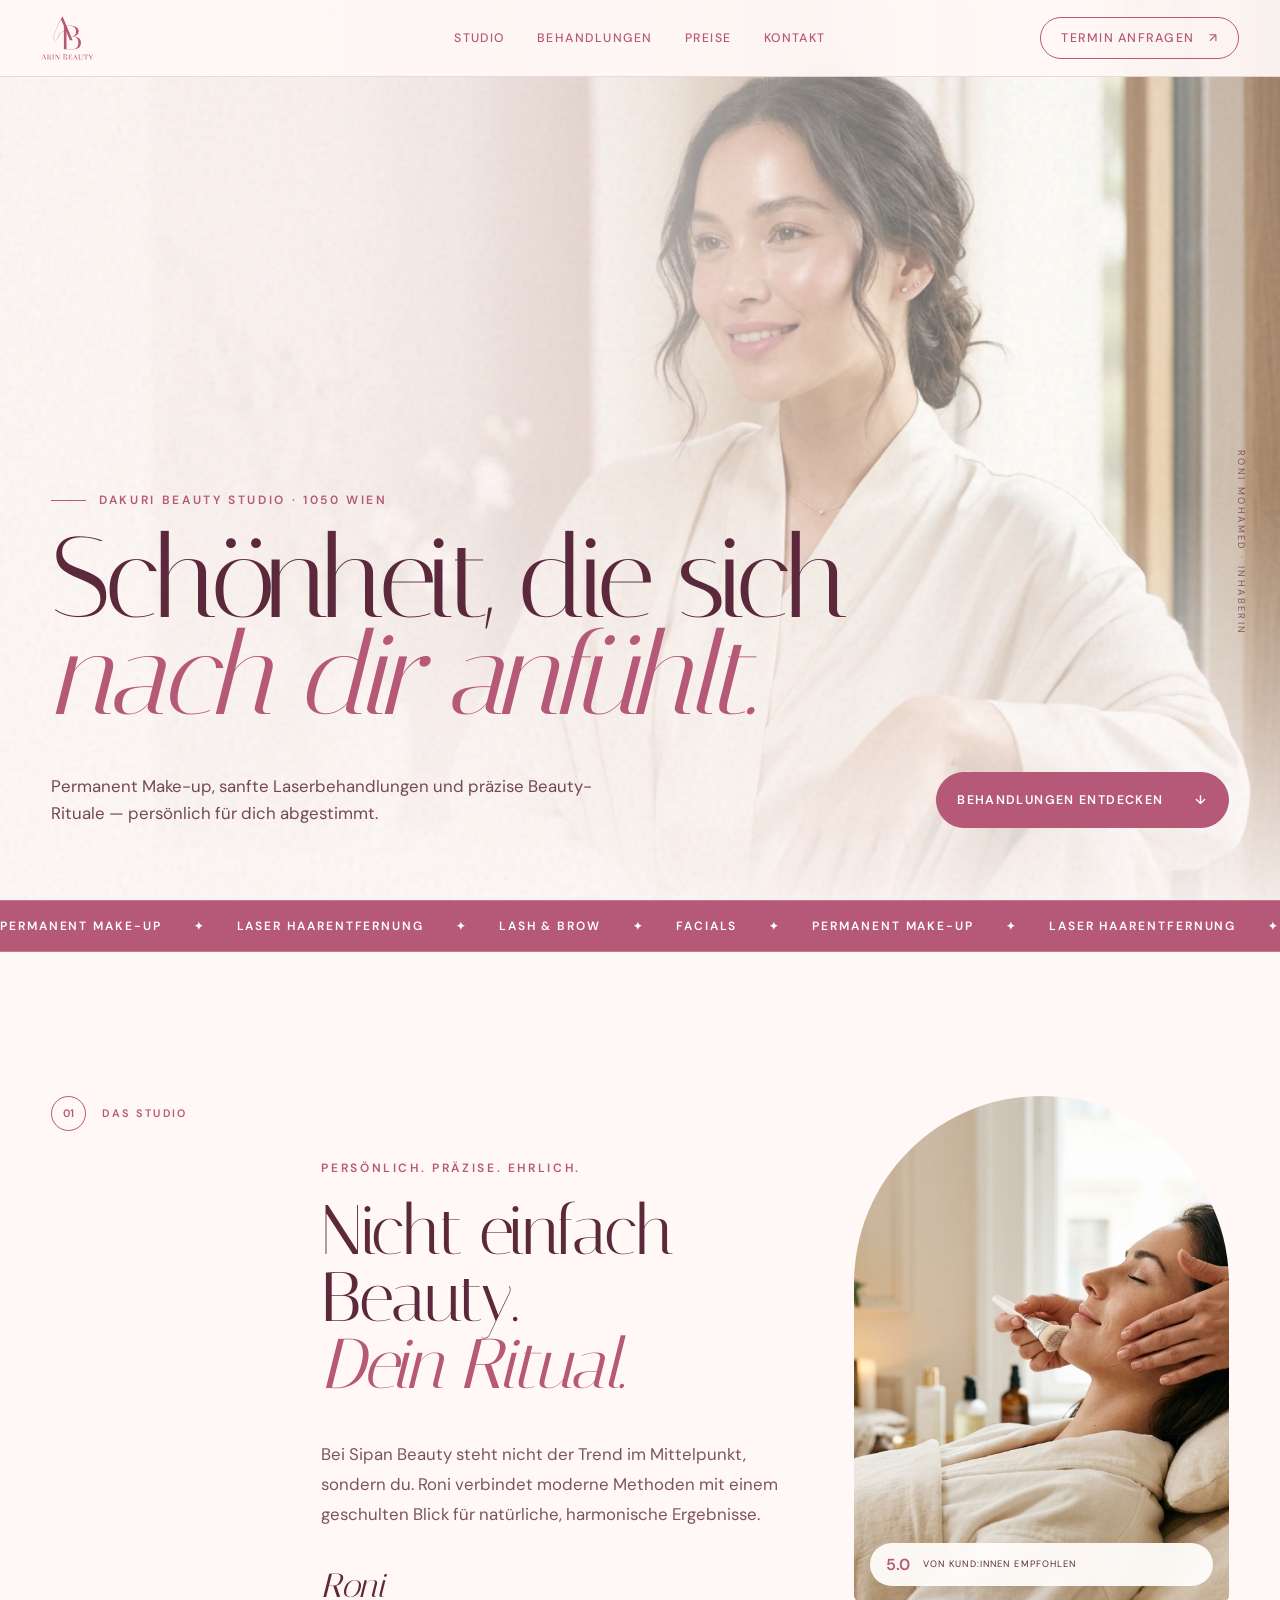
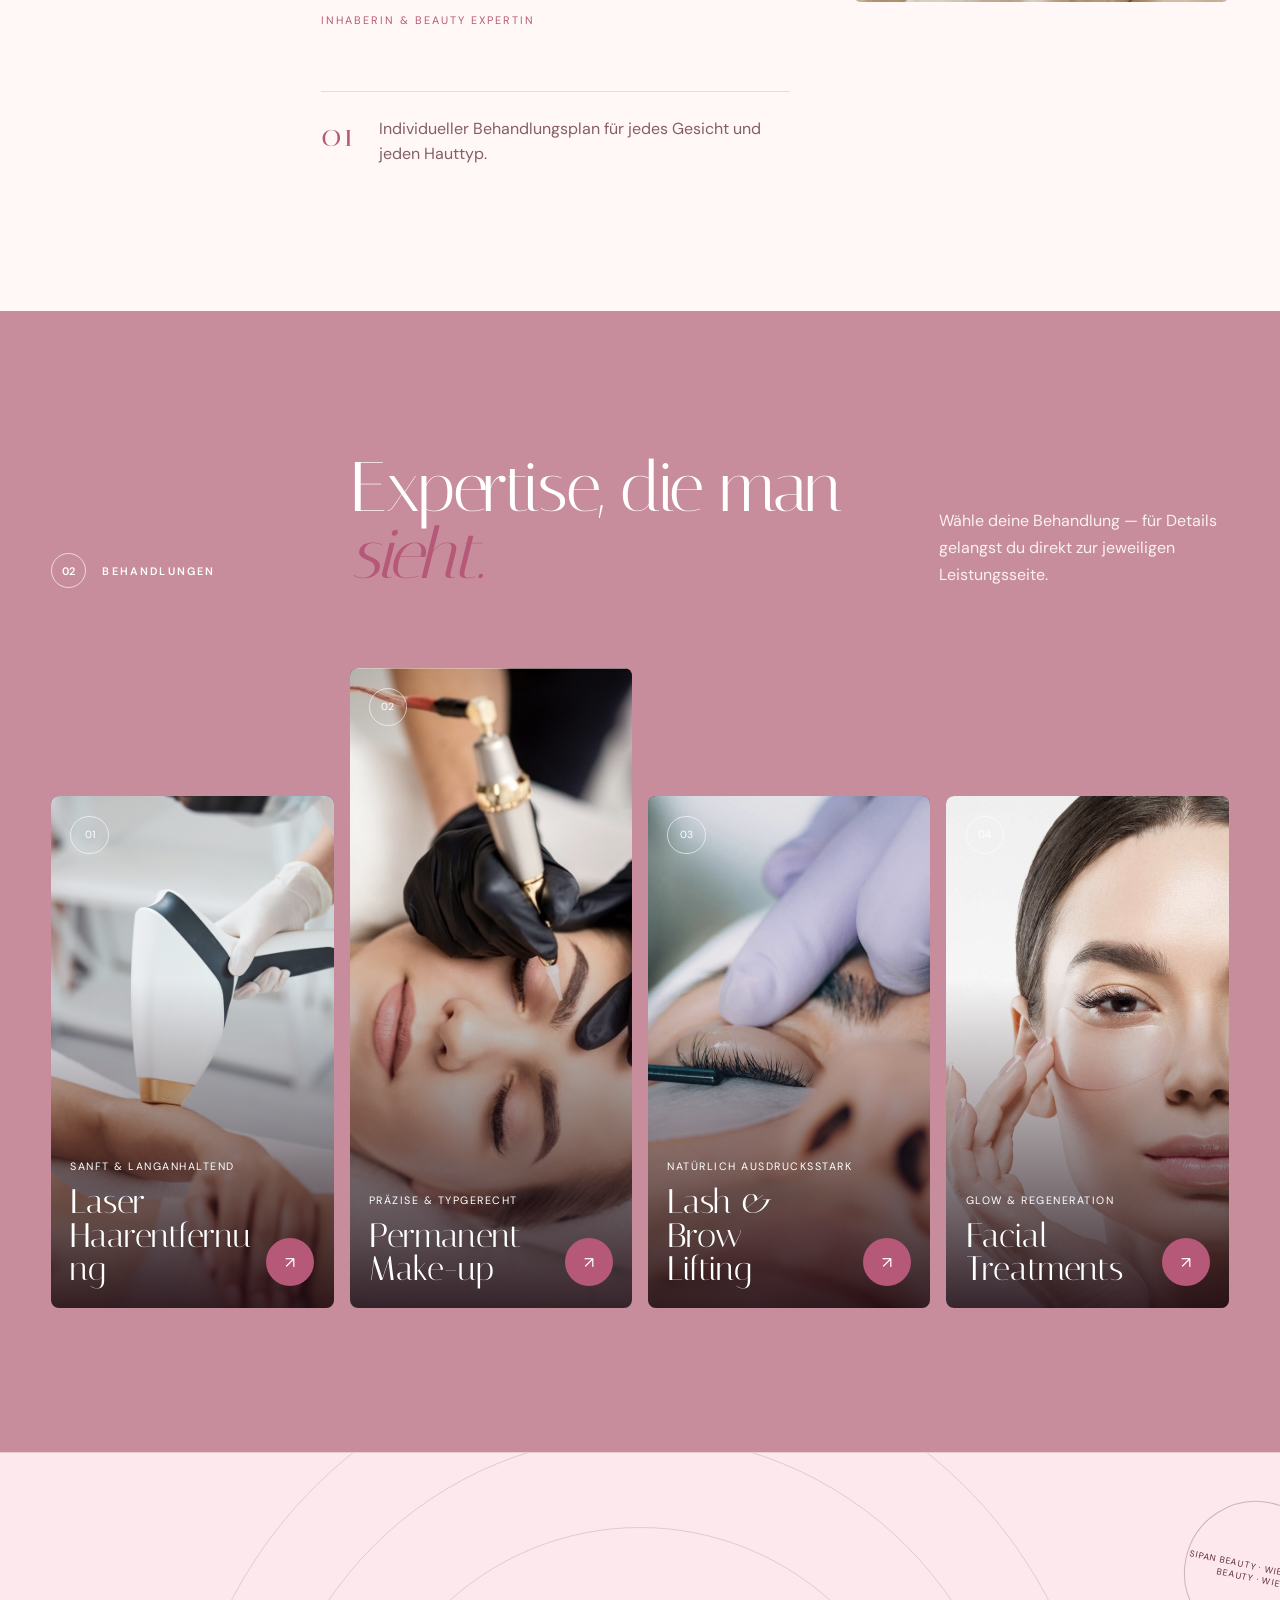
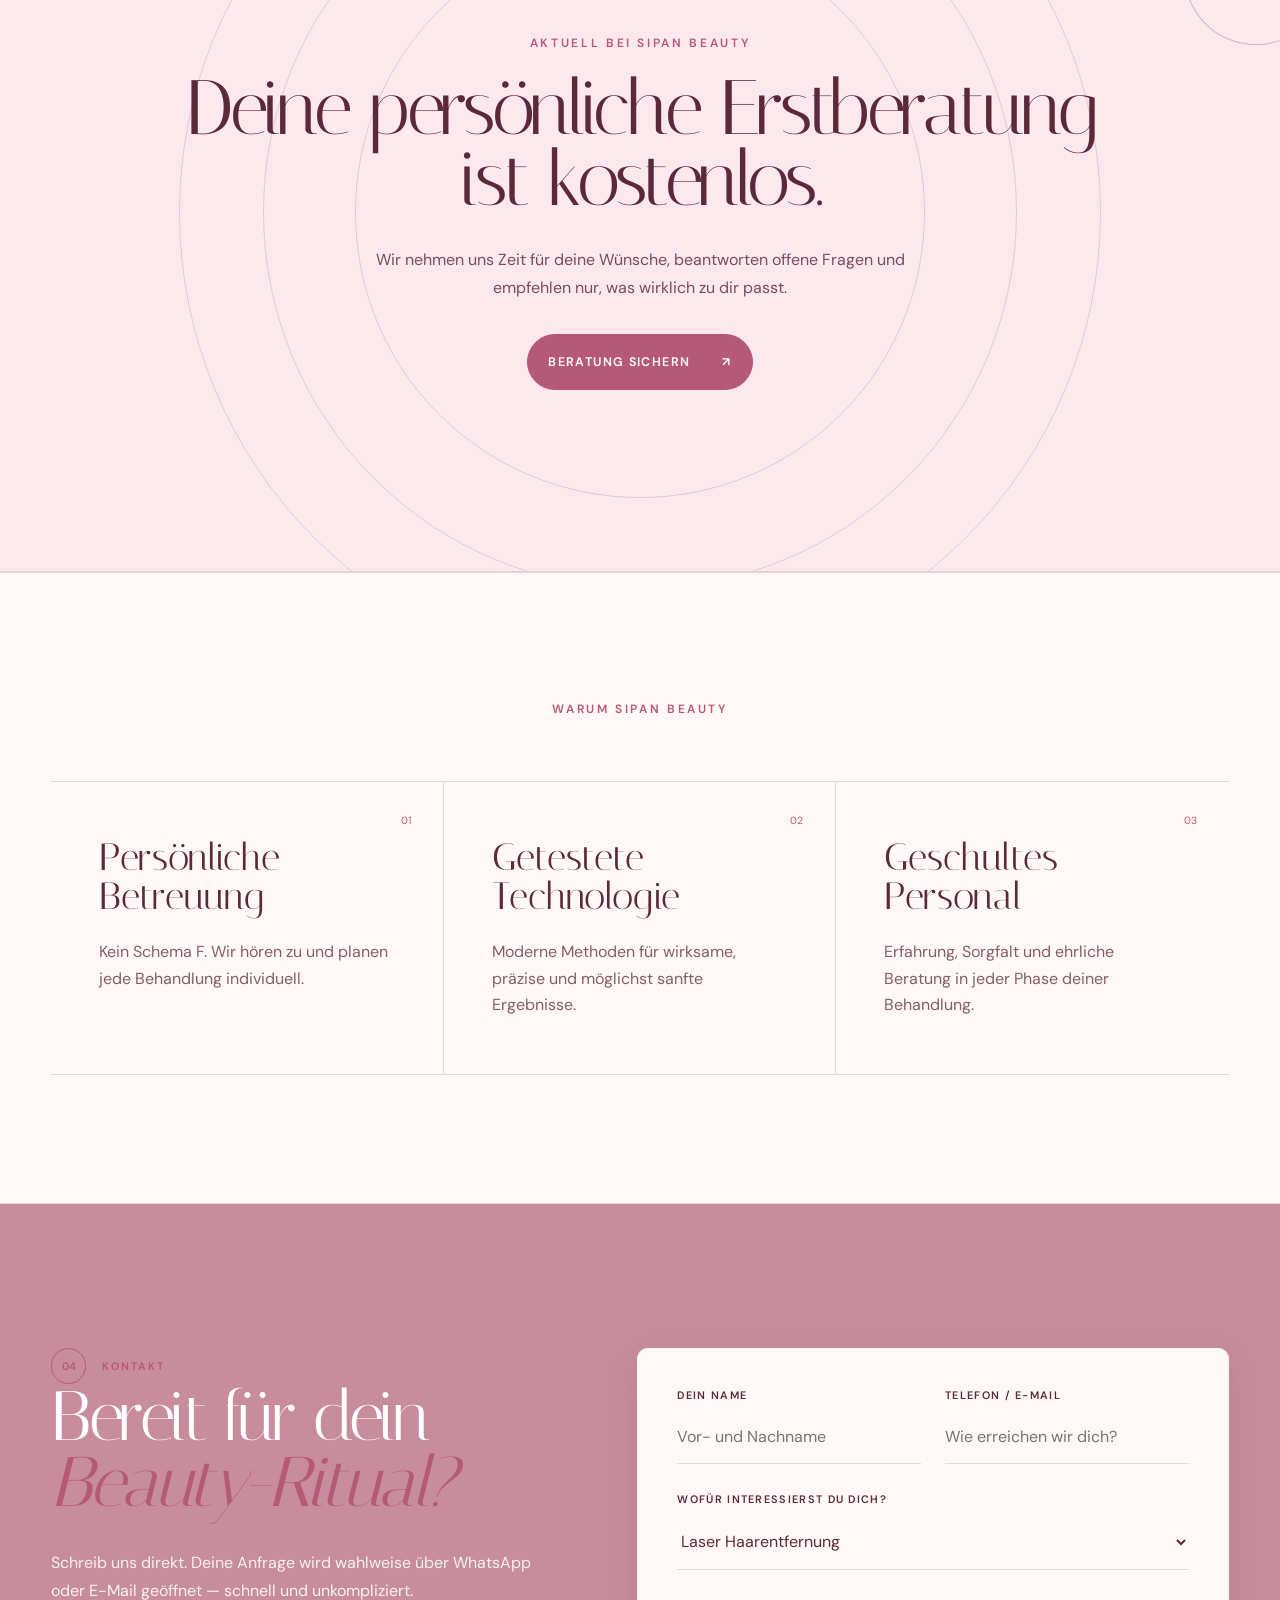
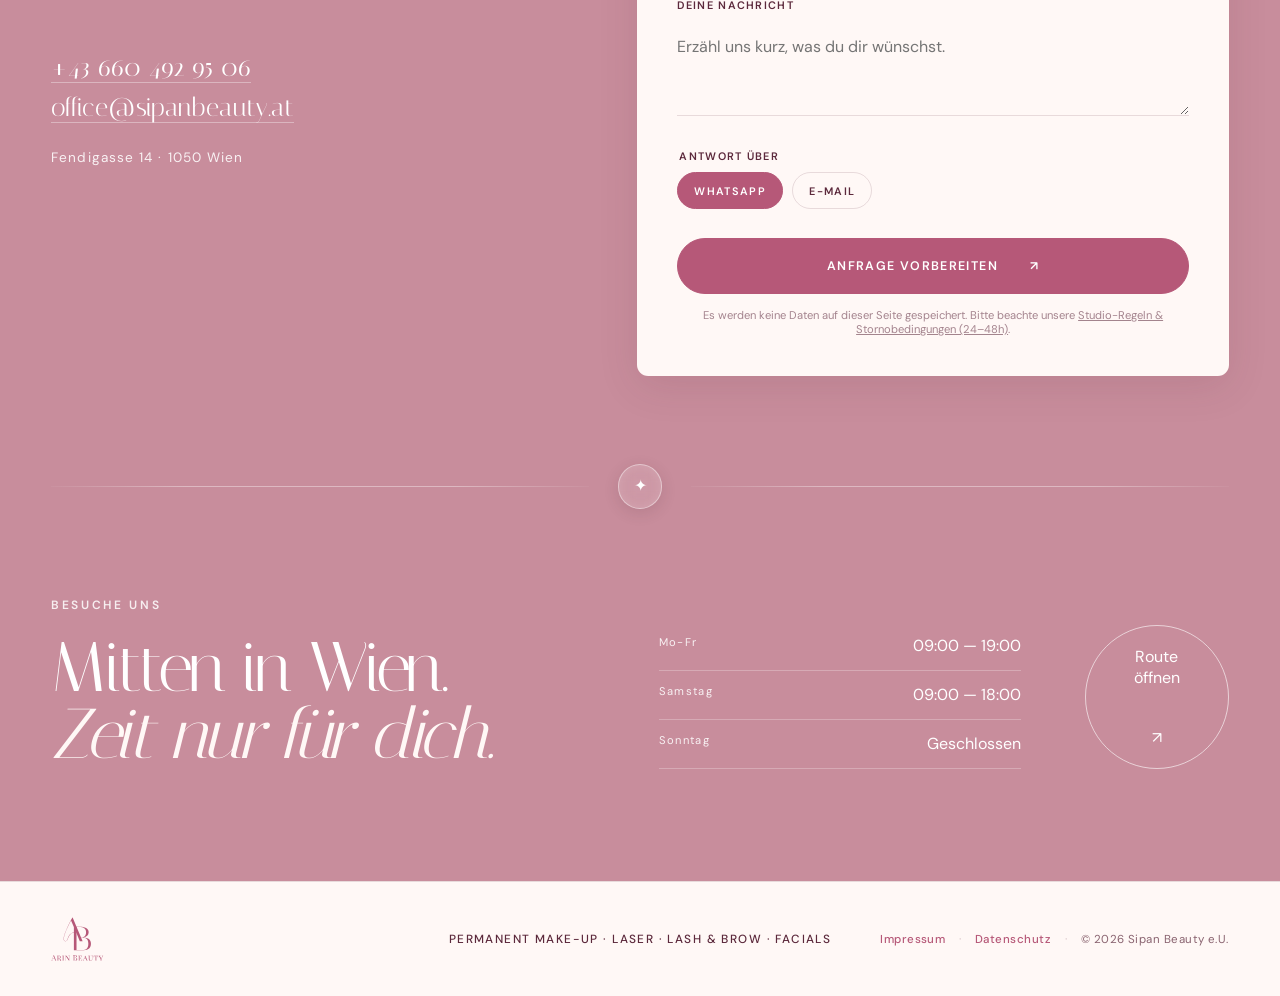
==== commit 787c6329: "Replace Arin branding with Sipan" ====
--- a/index.html
+++ b/index.html
@@ -4,45 +4,45 @@
     <meta charset="utf-8" />
     <meta name="viewport" content="width=device-width, initial-scale=1" />
     <title>
-      Arin Beauty — Beauty Studio in Wien | Permanent Make-up, Laser &amp;
+      Sipan Beauty — Beauty Studio in Wien | Permanent Make-up, Laser &amp;
       Facials
     </title>
     <meta
       name="description"
-      content="Arin Beauty in 1050 Wien: Professionelles Permanent Make-up, dauerhafte Laser-Haarentfernung, Lash &#38; Brow Lifting und luxuriöse Gesichtsbehandlungen."
+      content="Sipan Beauty in 1050 Wien: Professionelles Permanent Make-up, dauerhafte Laser-Haarentfernung, Lash &#38; Brow Lifting und luxuriöse Gesichtsbehandlungen."
     />
     <meta name="theme-color" content="#2b111d" />
-    <link rel="canonical" href="https://arinbeauty.at/" />
+    <link rel="canonical" href="https://sipanbeauty.at/" />
     <!-- Open Graph / Facebook -->
     <meta property="og:type" content="website" />
-    <meta property="og:url" content="https://arinbeauty.at/" />
+    <meta property="og:url" content="https://sipanbeauty.at/" />
     <meta
       property="og:title"
-      content="Arin Beauty — Beauty Studio in Wien | Permanent Make-up, Laser &#38; Facials"
+      content="Sipan Beauty — Beauty Studio in Wien | Permanent Make-up, Laser &#38; Facials"
     />
     <meta
       property="og:description"
-      content="Arin Beauty in 1050 Wien: Professionelles Permanent Make-up, dauerhafte Laser-Haarentfernung, Lash &#38; Brow Lifting und luxuriöse Gesichtsbehandlungen."
+      content="Sipan Beauty in 1050 Wien: Professionelles Permanent Make-up, dauerhafte Laser-Haarentfernung, Lash &#38; Brow Lifting und luxuriöse Gesichtsbehandlungen."
     />
     <meta
       property="og:image"
-      content="https://arinbeauty.at/images/laser.jpg"
+      content="https://sipanbeauty.at/images/laser.jpg"
     />
     <meta property="og:locale" content="de_AT" />
     <!-- Twitter -->
     <meta name="twitter:card" content="summary_large_image" />
-    <meta name="twitter:url" content="https://arinbeauty.at/" />
+    <meta name="twitter:url" content="https://sipanbeauty.at/" />
     <meta
       name="twitter:title"
-      content="Arin Beauty — Beauty Studio in Wien | Permanent Make-up, Laser &#38; Facials"
+      content="Sipan Beauty — Beauty Studio in Wien | Permanent Make-up, Laser &#38; Facials"
     />
     <meta
       name="twitter:description"
-      content="Arin Beauty in 1050 Wien: Professionelles Permanent Make-up, dauerhafte Laser-Haarentfernung, Lash &#38; Brow Lifting und luxuriöse Gesichtsbehandlungen."
+      content="Sipan Beauty in 1050 Wien: Professionelles Permanent Make-up, dauerhafte Laser-Haarentfernung, Lash &#38; Brow Lifting und luxuriöse Gesichtsbehandlungen."
     />
     <meta
       name="twitter:image"
-      content="https://arinbeauty.at/images/laser.jpg"
+      content="https://sipanbeauty.at/images/laser.jpg"
     />
     <!-- Fonts & Preconnect -->
     <link rel="preconnect" href="https://fonts.googleapis.com" />
@@ -62,11 +62,11 @@
       {
         "@context": "https://schema.org",
         "@type": "HealthAndBeautyBusiness",
-        "name": "Arin Beauty",
-        "url": "https://arinbeauty.at",
-        "logo": "https://arinbeauty.at/images/clinic-logo.svg",
-        "image": "https://arinbeauty.at/images/laser.jpg",
-        "description": "Arin Beauty in 1050 Wien: Professionelles Permanent Make-up, dauerhafte Laser-Haarentfernung, Lash & Brow Lifting und luxuriöse Gesichtsbehandlungen.",
+        "name": "Sipan Beauty",
+        "url": "https://sipanbeauty.at",
+        "logo": "https://sipanbeauty.at/images/clinic-logo.svg",
+        "image": "https://sipanbeauty.at/images/laser.jpg",
+        "description": "Sipan Beauty in 1050 Wien: Professionelles Permanent Make-up, dauerhafte Laser-Haarentfernung, Lash & Brow Lifting und luxuriöse Gesichtsbehandlungen.",
         "telephone": "+436604929506",
         "priceRange": "€€",
         "address": {
@@ -101,7 +101,7 @@
             "closes": "18:00"
           }
         ],
-        "sameAs": ["https://www.instagram.com/arinbeauty.at/"]
+        "sameAs": ["https://www.instagram.com/sipanbeauty.at/"]
       }
     </script>
     <link rel="stylesheet" href="_astro/_service_.DcyjNBuE.css" />
@@ -113,7 +113,7 @@
       <a
         class="brand"
         href="index.html#start"
-        aria-label="Arin Beauty Startseite"
+        aria-label="Sipan Beauty Startseite"
       >
         <svg
           xmlns="http://www.w3.org/2000/svg"
@@ -295,11 +295,11 @@
       }
     </script>
     <main id="main">
-      <section class="hero" id="start" aria-label="Arin Beauty Intro">
+      <section class="hero" id="start" aria-label="Sipan Beauty Intro">
         <img
           class="hero-bg"
           src="images/hero-bg.jpg"
-          alt="Arin Beauty Studio Wien"
+          alt="Sipan Beauty Studio Wien"
           fetchpriority="high"
           loading="eager"
           decoding="async"
@@ -307,7 +307,9 @@
         <div class="hero-wash"></div>
         <div class="hero-grain" aria-hidden="true"></div>
         <div class="hero-content">
-          <p class="eyebrow hero-kicker reveal">BEAUTY STUDIO · 1050 WIEN</p>
+          <p class="eyebrow hero-kicker reveal">
+            DAKURI BEAUTY STUDIO · 1050 WIEN
+          </p>
           <h1 class="reveal">
             Schönheit, die sich<br /><em>nach dir anfühlt.</em>
           </h1>
@@ -339,7 +341,7 @@
             Nicht einfach Beauty.<br /><em>Dein Ritual.</em>
           </h2>
           <p class="lead reveal">
-            Bei Arin Beauty steht nicht der Trend im Mittelpunkt, sondern du.
+            Bei Sipan Beauty steht nicht der Trend im Mittelpunkt, sondern du.
             Roni verbindet moderne Methoden mit einem geschulten Blick für
             natürliche, harmonische Ergebnisse.
           </p>
@@ -350,7 +352,7 @@
         <figure class="about-image reveal">
           <img
             src="images/about.jpg"
-            alt="Behandlungsritual bei Arin Beauty Studio Wien"
+            alt="Behandlungsritual bei Sipan Beauty Studio Wien"
             loading="lazy"
           />
           <figcaption><span>5.0</span> VON KUND:INNEN EMPFOHLEN</figcaption>
@@ -445,7 +447,9 @@
       </section>
       <section class="offer section" id="angebote">
         <div class="offer-orb" aria-hidden="true"></div>
-        <p class="eyebrow reveal" id="offer-eyebrow">AKTUELL BEI ARIN BEAUTY</p>
+        <p class="eyebrow reveal" id="offer-eyebrow">
+          AKTUELL BEI SIPAN BEAUTY
+        </p>
         <h2 class="reveal" id="offer-title">
           Deine persönliche Erstberatung ist kostenlos.
         </h2>
@@ -460,11 +464,11 @@
           >Beratung sichern<span>↗</span></a
         >
         <div class="offer-stamp" aria-hidden="true">
-          ARIN BEAUTY · WIEN · ARIN BEAUTY · WIEN ·
+          SIPAN BEAUTY · WIEN · SIPAN BEAUTY · WIEN ·
         </div>
       </section>
       <section class="promise">
-        <p class="eyebrow reveal">WARUM ARIN BEAUTY</p>
+        <p class="eyebrow reveal">WARUM SIPAN BEAUTY</p>
         <div class="promise-grid">
           <article class="reveal">
             <span>01</span>
@@ -502,7 +506,7 @@
           </p>
           <div class="contact-details reveal">
             <a href="tel:+436604929506">+43 660 492 95 06</a>
-            <a href="mailto:office@arinbeauty.at">office@arinbeauty.at</a>
+            <a href="mailto:office@sipanbeauty.at">office@sipanbeauty.at</a>
             <address>Fendigasse 14 · 1050 Wien</address>
           </div>
         </div>
@@ -583,14 +587,14 @@
                 e.get("message") ||
                 "Ich wünsche mir eine persönliche Beratung.",
               s = e.get("contact"),
-              o = encodeURIComponent(`Hallo Arin Beauty, ich bin ${c}.
+              o = encodeURIComponent(`Hallo Sipan Beauty, ich bin ${c}.
 
 Ich interessiere mich für: ${t}
 ${i}
 
 Meine Kontaktdaten: ${s}`);
             e.get("channel") === "email"
-              ? (window.location.href = `mailto:office@arinbeauty.at?subject=${encodeURIComponent(`Terminanfrage: ${t}`)}&body=${o}`)
+              ? (window.location.href = `mailto:office@sipanbeauty.at?subject=${encodeURIComponent(`Terminanfrage: ${t}`)}&body=${o}`)
               : window.open(
                   `https://wa.me/436604929506?text=${o}`,
                   "_blank",
@@ -629,7 +633,7 @@
       <a
         class="brand brand-footer"
         href="index.html#start"
-        aria-label="Arin Beauty Startseite"
+        aria-label="Sipan Beauty Startseite"
       >
         <svg
           xmlns="http://www.w3.org/2000/svg"
@@ -763,7 +767,7 @@
         <span class="meta-sep" aria-hidden="true">·</span>
         <a href="datenschutzerklarung/index.html">Datenschutz</a>
         <span class="meta-sep" aria-hidden="true">·</span>
-        <span>© 2026 Arin Beauty e.U.</span>
+        <span>© 2026 Sipan Beauty e.U.</span>
       </div>
     </footer>
     <!-- Interactive Scripts (Header, Reveal, Tilt, Glowing Cursor) -->
--- a/_astro/_service_.DcyjNBuE.css
+++ b/_astro/_service_.DcyjNBuE.css
@@ -1 +1,1680 @@
-:root{--ink: #5c293c;--ink-2: #7a3a52;--rose: #b65878;--rose-light: #fde8ee;--hot: #b65878;--cream: #fff8f6;--paper: #fff8f6;--white: #ffffff;--pink-section: #c88d9c;--consultation-bg: #fde8ee;--visit-bg: var(--pink-section);--footer-bg: var(--cream);--line: rgba(92, 41, 60, .14);--serif: "Italiana", Georgia, serif;--sans: "DM Sans", Arial, sans-serif}*,*:before,*:after{box-sizing:border-box}html{scroll-behavior:smooth;overflow-x:hidden;max-width:100%}body{margin:0;color:var(--ink);background:var(--cream);font-family:var(--sans);font-size:16px;overflow-x:hidden;max-width:100%;position:relative}main{overflow-x:hidden;max-width:100%}body.menu-open{overflow:hidden}a{color:inherit;text-decoration:none}button,input,select,textarea{font:inherit}img,video{display:block;width:100%}p,span,a,li,address{overflow-wrap:break-word}::selection{background:var(--hot);color:#fff}.skip-link{position:fixed;left:1rem;top:-5rem;z-index:100;padding:.8rem 1rem;background:#fff;border-radius:99px}.skip-link:focus{top:1rem}.cursor-glow{position:fixed;z-index:90;width:22rem;height:22rem;border-radius:50%;pointer-events:none;background:radial-gradient(circle,rgba(182,88,120,.16),transparent 68%);transform:translate(-50%,-50%);opacity:0;transition:opacity .3s;mix-blend-mode:screen}.site-header{position:fixed;inset:0 0 auto;z-index:50;display:grid;grid-template-columns:1fr auto 1fr;align-items:center;gap:2rem;padding:1rem 3.2vw;color:var(--hot);background:#fff8f6f2;backdrop-filter:blur(18px);border-bottom:1px solid var(--line);transition:padding .3s,box-shadow .3s,background .3s}.site-header.scrolled{padding-block:.7rem;box-shadow:0 4px 20px #5c293c0f}.brand{justify-self:start;display:inline-flex;align-items:center;color:var(--hot);text-decoration:none;transition:opacity .25s,transform .25s}.brand:hover{opacity:.88;transform:translateY(-1px)}.clinic-logo{display:block;height:44px;width:auto;color:var(--hot);transition:color .4s ease}.desktop-nav{display:flex;align-items:center;gap:2rem}.desktop-nav a{position:relative;font-size:.77rem;text-transform:uppercase;letter-spacing:.12em;color:var(--hot);font-weight:500;transition:color .25s}.desktop-nav a:hover,.desktop-nav a.active{color:var(--ink)}.desktop-nav a:after{content:"";position:absolute;height:1.5px;background:var(--hot);inset:auto 100% -.4rem 0;transition:inset .3s}.desktop-nav a:hover:after,.desktop-nav a.active:after{inset-right:0}.nav-cta{justify-self:end;padding:.75rem 1.25rem;border:1px solid var(--hot);border-radius:999px;font-size:.78rem;text-transform:uppercase;letter-spacing:.1em;color:var(--hot);background:transparent;font-weight:500;transition:background .3s,color .3s,transform .25s}.nav-cta:hover{background:var(--hot);color:#fff;transform:translateY(-2px)}.nav-cta span{margin-left:.65rem}.menu-toggle,.mobile-menu{display:none}.hero{position:relative;min-height:100svh;display:flex;align-items:flex-end;color:var(--ink);overflow:hidden;background:var(--cream)}.hero-bg,.hero-video{position:absolute;inset:0;width:100%;height:100%;object-fit:cover;object-position:right 30%;opacity:.88;filter:saturate(.92)}.hero-wash{position:absolute;inset:0;z-index:1;background:linear-gradient(90deg,#fff8f6f2,#fff8f6e0 36%,#fff8f666 64%,#fff8f61f),linear-gradient(0deg,rgba(255,248,246,.92) 0%,transparent 45%);pointer-events:none}.hero-grain{position:absolute;inset:0;z-index:1;opacity:.12;background-image:url("data:image/svg+xml,%3Csvg viewBox='0 0 180 180' xmlns='http://www.w3.org/2000/svg'%3E%3Cfilter id='n'%3E%3CfeTurbulence type='fractalNoise' baseFrequency='.8' numOctaves='4' stitchTiles='stitch'/%3E%3C/filter%3E%3Crect width='100%25' height='100%25' filter='url(%23n)' opacity='.8'/%3E%3C/svg%3E");pointer-events:none}.hero-content{position:relative;z-index:2;width:min(92%,1440px);margin:0 auto;padding:10rem 0 4.5rem}.eyebrow{margin:0 0 1.4rem;font-size:.75rem;letter-spacing:.22em;font-weight:600;color:var(--hot)}.hero-kicker{padding-left:3rem;position:relative;color:var(--hot)}.hero-kicker:before{content:"";position:absolute;left:0;top:50%;width:2.2rem;height:1px;background:currentColor}h1,h2,h3,h4,h5,h6{margin:0;font-weight:400;overflow-wrap:break-word;word-wrap:break-word;hyphens:auto}.hero h1{font:clamp(4rem,9vw,9.5rem)/.84 var(--serif);letter-spacing:-.045em;color:var(--ink)}.hero h1 em,h2 em{font-style:italic;color:var(--hot)}.hero-bottom{display:flex;justify-content:space-between;align-items:flex-end;gap:2rem;margin-top:3rem}.hero-bottom p{max-width:34rem;margin:0;font-size:1.05rem;line-height:1.65;color:#5c293cd9}.button{display:inline-flex;justify-content:center;align-items:center;gap:2rem;min-height:3.5rem;padding:.85rem 1.25rem;border-radius:999px;border:1px solid transparent;font-size:.78rem;letter-spacing:.11em;text-transform:uppercase;font-weight:600;cursor:pointer;transition:transform .25s,background .25s,color .25s}.button:hover{transform:translateY(-3px)}.button-light{background:var(--hot);color:#fff;border:1px solid var(--hot)}.button-light:hover{background:var(--ink);color:#fff;border-color:var(--ink)}.hero-side-note{position:absolute;z-index:3;right:2rem;top:50%;writing-mode:vertical-rl;font-size:.6rem;letter-spacing:.25em;opacity:.7;color:var(--ink)}.ticker{overflow:hidden;color:#fff;background:var(--hot);padding:1.05rem 0;border-block:1px solid rgba(255,255,255,.2)}.ticker-track{width:max-content;display:flex;align-items:center;gap:2rem;animation:ticker 28s linear infinite;font-size:.75rem;letter-spacing:.16em;font-weight:600}.ticker-track i{font-style:normal;font-size:.7rem}@keyframes ticker{to{transform:translate(-50%)}}.section{padding:9rem max(4vw,calc((100vw - 1440px)/2))}.section-label{display:flex;align-items:center;gap:1rem;font-size:.68rem;letter-spacing:.2em;font-weight:600;color:var(--hot)}.section-label span{display:grid;place-items:center;width:2.2rem;height:2.2rem;border:1px solid currentColor;border-radius:50%;letter-spacing:0}.about{display:grid;grid-template-columns:.55fr 1.25fr 1fr;column-gap:5vw;row-gap:4rem;align-items:start}.about-copy{padding-top:4rem}.about h2,.section-heading h2,.price-heading h2,.contact h2,.visit h2{font:clamp(3rem,5.5vw,6rem)/.95 var(--serif);letter-spacing:-.035em}.about .lead{max-width:40rem;margin:2.5rem 0;font-size:1.05rem;line-height:1.8;color:#5c293ccc}.signature{font:2.1rem/1 var(--serif);font-style:italic;color:var(--ink)}.signature span{display:block;margin-top:.6rem;font:.68rem var(--sans);font-style:normal;letter-spacing:.18em;text-transform:uppercase;color:var(--hot)}.about-image{position:relative;margin:0;overflow:hidden;aspect-ratio:.74;border-radius:14rem 14rem .5rem .5rem;background:var(--rose-light)}.about-image img{height:100%;object-fit:cover;transition:transform 1.1s cubic-bezier(.2,.7,.2,1)}.about-image:hover img{transform:scale(1.05)}.about-image figcaption{position:absolute;inset:auto 1rem 1rem;display:flex;align-items:center;gap:.8rem;padding:.7rem 1rem;border-radius:999px;background:#fffdfbf0;backdrop-filter:blur(8px);font-size:.58rem;letter-spacing:.12em;color:var(--ink)}.about-image figcaption span{font-size:1rem;letter-spacing:0;font-weight:600;color:var(--hot)}.about-stat{grid-column:2 / 3;display:grid;grid-template-columns:auto 1fr;gap:1.5rem;max-width:32rem;padding-top:1.5rem;border-top:1px solid var(--line)}.about-stat strong{font:2rem var(--serif);color:var(--hot)}.about-stat span{line-height:1.6;color:#5c293cbf}.services{background:var(--pink-section);color:#fff}.section-heading{display:grid;grid-template-columns:.65fr 1.4fr .75fr;gap:3rem;align-items:end;margin-bottom:5rem}.section-heading h2{max-width:48rem;color:var(--ink)}.section-heading h2 em{font-style:italic;color:var(--hot)}.section-heading p{margin:0;line-height:1.7;color:#5c293cd1}.services .section-heading h2{color:#fff}.services .section-heading h2 em{font-style:italic;color:var(--rose)}.services .section-heading p{color:#ffffffe0}.services .section-label{color:#fff}.services .section-label span{border-color:#ffffffa6;color:#fff}.service-grid{display:grid;grid-template-columns:repeat(4,1fr);gap:1rem;align-items:end}.service-card{position:relative;min-height:32rem;overflow:hidden;background:#6c3147;border-radius:.5rem;isolation:isolate}.service-card-tall{min-height:40rem}.service-card img{position:absolute;inset:0;height:100%;object-fit:cover;filter:saturate(.78);transition:transform .8s cubic-bezier(.2,.7,.2,1),filter .5s}.service-card:after{content:"";position:absolute;inset:0;z-index:0;background:linear-gradient(0deg,rgba(27,8,16,.88),transparent 64%)}.service-card:hover img{transform:scale(1.07);filter:saturate(1)}.service-number{position:absolute;z-index:2;left:1.2rem;top:1.2rem;display:grid;place-items:center;width:2.4rem;height:2.4rem;border:1px solid rgba(255,255,255,.6);border-radius:50%;font-size:.65rem}.service-overlay{position:absolute;inset:auto 1.2rem 1.4rem;z-index:2}.service-overlay p{margin:0 0 .75rem;font-size:.67rem;letter-spacing:.14em;text-transform:uppercase}.service-overlay h3{padding-right:3.5rem;font:2.1rem/1 var(--serif)}.circle-arrow{position:absolute;right:0;bottom:0;display:grid;place-items:center;width:3rem;height:3rem;border-radius:50%;color:#fff;background:var(--hot);transition:transform .35s}.service-card:hover .circle-arrow{transform:rotate(45deg)}.service-card-ink{background:radial-gradient(circle at 35% 25%,#a43e63,transparent 28%),linear-gradient(145deg,#722943,#32111f 72%)}.ink-orbit{position:absolute;width:19rem;height:19rem;left:50%;top:42%;transform:translate(-50%,-50%);border:1px solid rgba(244,183,202,.5);border-radius:46% 54% 60% 40%;animation:orbit 10s linear infinite}.ink-orbit:before,.ink-orbit:after{content:"";position:absolute;inset:2rem;border:1px solid rgba(244,183,202,.24);border-radius:58% 42% 45% 55%}.ink-orbit:after{inset:4rem;background:#f4b7ca14}@keyframes orbit{to{transform:translate(-50%,-50%) rotate(360deg)}}.offer{position:relative;min-height:45rem;display:flex;flex-direction:column;align-items:center;justify-content:center;text-align:center;overflow:hidden;background:var(--consultation-bg);border-block:1px solid var(--line);color:var(--ink)}.offer-orb{position:absolute;width:min(72vw,65rem);aspect-ratio:1;border:1px solid rgba(92,41,60,.16);border-radius:50%}.offer-orb:before,.offer-orb:after{content:"";position:absolute;inset:9%;border:inherit;border-radius:inherit}.offer-orb:after{inset:19%}.offer>*:not(.offer-orb):not(.offer-stamp){position:relative;z-index:2}.offer h2{max-width:60rem;font:clamp(3.4rem,6vw,7rem)/.92 var(--serif);letter-spacing:-.04em;color:var(--ink)}.offer-text{max-width:37rem;margin:2rem 0;line-height:1.75;color:#5c293cd1}.button-dark{background:var(--hot);color:#fff;border:1px solid var(--hot);transition:background .25s,color .25s,border-color .25s,transform .25s}.button-dark:hover{background:var(--ink);color:#fff;border-color:var(--ink)}.offer-stamp{position:absolute;right:-3rem;top:3rem;width:9rem;height:9rem;display:grid;place-items:center;border:1px solid rgba(92,41,60,.28);border-radius:50%;font-size:.55rem;letter-spacing:.1em;transform:rotate(12deg);color:var(--ink)}.prices{background:var(--paper)}.price-heading{grid-template-columns:.5fr 1.5fr}.price-heading h2{max-width:48rem;color:var(--ink)}.price-heading h2 em{color:var(--hot);font-style:italic}.price-heading p{margin:0;line-height:1.7;color:#5c293cd1}.price-tabs{display:flex;gap:.6rem;flex-wrap:wrap;margin:-1rem 0 3rem 33%}.price-tab{padding:.7rem 1rem;border:1px solid var(--line);border-radius:999px;background:transparent;color:var(--ink);font-size:.72rem;letter-spacing:.09em;text-transform:uppercase;cursor:pointer;transition:background .25s,color .25s,border-color .25s}.price-tab.active,.price-tab:hover{background:var(--hot);color:#fff;border-color:var(--hot)}.price-grid{display:grid;grid-template-columns:repeat(3,1fr);gap:1.2rem}.price-card{position:relative;display:flex;flex-direction:column;min-height:35rem;overflow:hidden;border-radius:.5rem;color:#fff;background:var(--ink);animation:price-in .5s both}@keyframes price-in{0%{opacity:0;transform:translateY(1.5rem)}}.price-card img{position:absolute;inset:0;height:100%;object-fit:cover;transition:transform .8s}.price-card:after{content:"";position:absolute;inset:0;background:linear-gradient(0deg,#2b111df2,#2b111d0a 65%)}.price-card:hover img{transform:scale(1.05)}.price-card-content{position:relative;z-index:2;margin-top:auto;padding:1.6rem}.price-card-content h3{font:2.2rem var(--serif)}.price-card-content p{margin:.4rem 0 1.5rem;font-size:.85rem;opacity:.75}.price-line{display:flex;align-items:flex-end;justify-content:space-between;gap:1rem;padding-top:1rem;border-top:1px solid rgba(255,255,255,.3)}.price-old{text-decoration:line-through;opacity:.55;font-size:.9rem}.price-now{font:2.5rem var(--serif);color:var(--rose)}.price-panels{width:100%}.price-category-panel{display:none}.price-category-panel.active{display:block;animation:price-panel-in .35s ease both}@keyframes price-panel-in{0%{opacity:0;transform:translateY(10px)}to{opacity:1;transform:translateY(0)}}.price-group{margin-top:2.8rem}.price-group:first-child{margin-top:0}.price-group-header{display:flex;align-items:center;gap:.75rem;margin-bottom:1.2rem}.price-group-badge{color:var(--hot);font-size:.85rem}.price-group-title{font:1.35rem var(--serif);font-weight:600;color:var(--ink);margin:0;white-space:nowrap;letter-spacing:-.01em}.price-group-line{flex:1;height:1px;background:linear-gradient(90deg,var(--line),transparent)}.price-menu-grid{display:grid;grid-template-columns:repeat(2,minmax(0,1fr));gap:1rem 1.4rem}.price-menu-card{position:relative;background:#fff;border:1px solid rgba(43,17,29,.08);border-radius:12px;padding:1.15rem 1.35rem;box-shadow:0 2px 8px #2b111d06;transition:transform .25s ease,border-color .25s ease,box-shadow .25s ease}.price-menu-card:hover{transform:translateY(-2px);border-color:#b6587873;box-shadow:0 6px 20px #2b111d12}.price-menu-header{display:flex;align-items:baseline;gap:.6rem}.price-menu-title{font:1.25rem var(--serif);font-weight:600;color:var(--ink);margin:0;letter-spacing:-.01em;line-height:1.25}.price-leader{flex:1 1 auto;min-width:1.2rem;border-bottom:1px dashed rgba(43,17,29,.2);margin-bottom:.25rem}.price-figures{display:inline-flex;align-items:baseline;gap:.6rem;flex-shrink:0}.price-menu-card .price-old{text-decoration:line-through;opacity:.5;font-size:.88rem;color:var(--ink)}.price-menu-card .price-now{font:1.35rem var(--serif);font-weight:700;color:var(--hot);letter-spacing:-.01em}.price-menu-detail{font-size:.84rem;line-height:1.5;color:#5c293cb8;margin:.35rem 0 0}.price-note{display:grid;grid-template-columns:auto 1fr auto;gap:1.2rem;align-items:center;margin-top:2rem;padding:1.2rem 0;border-top:1px solid var(--line);border-bottom:1px solid var(--line)}.price-note p{margin:0;max-width:48rem;line-height:1.5;font-size:.85rem;color:#5c293cbf}.price-note a{font-size:.75rem;letter-spacing:.08em;text-transform:uppercase;color:var(--hot);font-weight:600}.promise{padding:8rem max(4vw,calc((100vw - 1440px)/2));background:var(--cream);color:var(--ink);border-block:1px solid var(--line)}.promise>.eyebrow{text-align:center;margin-bottom:4rem;color:var(--hot)}.promise-grid{display:grid;grid-template-columns:repeat(3,1fr);border-block:1px solid var(--line)}.promise article{position:relative;padding:3.5rem 3rem;border-right:1px solid var(--line)}.promise article:last-child{border:0}.promise article>span{position:absolute;right:2rem;top:2rem;font-size:.65rem;color:var(--hot)}.promise h3{font:2.4rem/1 var(--serif);color:var(--ink)}.promise article p{margin:1.5rem 0 0;line-height:1.65;color:#5c293cbf}.contact{display:grid;grid-template-columns:.9fr 1.1fr;gap:8vw;color:#fff;background:var(--pink-section);padding-bottom:5.5rem}.contact-intro>p{max-width:32rem;margin:2rem 0 3rem;line-height:1.7;color:#ffffffe0}.contact-details{display:flex;flex-direction:column;align-items:flex-start;gap:.6rem}.contact-details a{font:1.6rem var(--serif);color:#fff;border-bottom:1px solid rgba(255,255,255,.35)}.contact-details a:hover{color:var(--cream)}.contact-details address{margin-top:1rem;font-style:normal;font-size:.85rem;letter-spacing:.08em;color:#ffffffe0}.contact-form{padding:2.5rem;color:var(--ink);background:var(--cream);border-radius:.7rem;box-shadow:0 10px 40px #5c293c1f}.contact-form label>span,.contact-form legend{display:block;margin-bottom:.55rem;font-size:.68rem;letter-spacing:.12em;text-transform:uppercase;font-weight:600;color:var(--ink)}.contact-form input,.contact-form select,.contact-form textarea{width:100%;padding:.95rem 0;color:var(--ink);background:transparent;border:0;border-bottom:1px solid var(--line);outline:0;border-radius:0}.contact-form input:focus,.contact-form select:focus,.contact-form textarea:focus{border-color:var(--hot)}.contact-form textarea{resize:vertical}.form-row{display:grid;grid-template-columns:1fr 1fr;gap:1.5rem}.contact-form>label{display:block;margin-top:1.8rem}.contact-channel{display:flex;gap:.6rem;margin:1.8rem 0;padding:0;border:0}.contact-channel legend{width:100%;color:var(--ink)}.contact-channel label{cursor:pointer}.contact-channel input{position:absolute;opacity:0}.contact-channel label span{display:block;margin:0;padding:.65rem 1rem;border:1px solid var(--line);border-radius:999px;color:var(--ink)}.contact-channel input:checked+span{color:#fff;background:var(--hot);border-color:var(--hot)}.button-pink{width:100%;background:var(--hot);color:#fff;border:1px solid var(--hot);transition:background .25s,color .25s,border-color .25s}.button-pink:hover{background:var(--ink);color:#fff;border-color:var(--ink)}.form-hint{margin:.9rem 0 0;text-align:center;font-size:.7rem;color:#5c293c8f}.block-separator{position:relative;background:var(--pink-section);display:flex;align-items:center;justify-content:center;gap:1.8rem;padding:0 max(4vw,calc((100vw - 1440px)/2));width:100%}.separator-line{flex:1;height:1px;background:linear-gradient(90deg,#ffffff0a,#ffffff61 25% 75%,#ffffff0a)}.separator-emblem{position:relative;display:grid;place-items:center;width:2.8rem;height:2.8rem;border-radius:50%;border:1px solid rgba(255,255,255,.45);background:#ffffff1a;backdrop-filter:blur(8px);-webkit-backdrop-filter:blur(8px);color:#fff;font-size:1rem;box-shadow:0 4px 16px #3816241f,inset 0 0 10px #ffffff1f;transition:transform .4s ease,border-color .4s ease,background .4s ease}.separator-emblem:hover{transform:rotate(45deg) scale(1.08);border-color:#ffffffb3;background:#ffffff29}.separator-star{line-height:1;transform:translateY(-.5px)}.visit{display:grid;grid-template-columns:1.2fr .8fr auto;gap:4rem;align-items:end;padding:5.5rem max(4vw,calc((100vw - 1440px)/2)) 7rem;background:var(--visit-bg);color:#fff}.visit .eyebrow{color:#ffffffd9}.visit h2 em{color:var(--cream);font-style:italic}.hours{align-self:end}.hours p{display:flex;justify-content:space-between;gap:2rem;margin:0;padding:.85rem 0;border-bottom:1px solid rgba(255,255,255,.25)}.hours span{font-size:.7rem;letter-spacing:.12em;color:#ffffffe0}.circle-link{display:grid;place-items:center;width:9rem;height:9rem;border:1px solid rgba(255,255,255,.6);border-radius:50%;color:#fff;text-align:center;transition:color .3s,background .3s,transform .3s,border-color .3s}.circle-link:hover{color:var(--visit-bg);background:#fff;border-color:#fff;transform:rotate(8deg)}.footer{display:grid;grid-template-columns:1fr auto 1fr;align-items:center;gap:2rem;padding:2.2rem max(4vw,calc((100vw - 1440px)/2));color:var(--ink);background:var(--footer-bg);border-top:1px solid var(--line)}.brand-footer{justify-self:start;display:inline-flex;align-items:center;color:var(--hot);transition:transform .25s ease,opacity .25s ease}.brand-footer:hover{transform:translateY(-1px);opacity:.85}.footer-tagline{margin:0;font-size:.74rem;letter-spacing:.12em;text-transform:uppercase;font-weight:500;color:var(--ink);text-align:center;white-space:nowrap}.footer-meta{justify-self:end;display:flex;align-items:center;gap:.85rem;font-size:.72rem;letter-spacing:.04em;color:#5c293cb8;white-space:nowrap}.footer-meta a{color:var(--hot);font-weight:500;text-decoration:none;transition:color .2s ease}.footer-meta a:hover{color:var(--ink);text-decoration:underline;text-underline-offset:3px}.meta-sep{color:#5c293c40;font-size:.75rem}.reveal{opacity:0;transform:translateY(2.5rem);transition:opacity .8s ease,transform .8s cubic-bezier(.2,.7,.2,1)}.reveal.visible{opacity:1;transform:none}@media(max-width:1050px){.site-header{grid-template-columns:1fr auto;padding-inline:1.2rem}.desktop-nav,.nav-cta{display:none}.brand{position:relative;z-index:60}.menu-toggle{position:relative;z-index:60;justify-self:end;display:grid;gap:6px;width:2.7rem;height:2.7rem;place-content:center;border:1px solid currentColor;border-radius:50%;color:inherit;background:transparent;cursor:pointer}.menu-toggle span{width:1rem;height:1px;background:currentColor;transition:transform .3s}.menu-toggle[aria-expanded=true] span:first-child{transform:translateY(3.5px) rotate(45deg)}.menu-toggle[aria-expanded=true] span:last-child{transform:translateY(-3.5px) rotate(-45deg)}.mobile-menu{position:fixed;inset:0;z-index:55;display:flex;flex-direction:column;justify-content:center;align-items:flex-start;gap:1.25rem;padding:6rem 2rem 3rem;color:var(--ink);background:var(--cream);visibility:hidden;opacity:0;pointer-events:none;transform:translateY(-100%);transition:transform .4s cubic-bezier(.7,0,.2,1),opacity .3s ease,visibility .4s ease;overflow-y:auto;-webkit-overflow-scrolling:touch}.mobile-menu.open{visibility:visible;opacity:1;pointer-events:auto;transform:translateY(0)}.mobile-menu a{font-family:var(--serif);font-size:clamp(2rem,7vw,2.85rem);line-height:1.2;color:var(--ink);text-decoration:none;transition:color .2s,transform .2s}.mobile-menu a:hover,.mobile-menu a:focus{color:var(--hot);transform:translate(6px)}.mobile-menu-cta{display:inline-flex!important;align-items:center;gap:1rem;margin-top:1rem;padding:.85rem 1.4rem;border-radius:999px;background:var(--hot);color:#fff!important;font-family:var(--sans)!important;font-size:.8rem!important;font-weight:600;letter-spacing:.1em;text-transform:uppercase;width:fit-content;border:1px solid var(--hot)}.mobile-menu-cta:hover{background:var(--ink);border-color:var(--ink);transform:none!important}body.menu-open{overflow:hidden}body.menu-open .site-header{color:var(--hot)!important;background:var(--cream)!important;backdrop-filter:none!important;border-color:var(--line)!important}.hero-side-note{display:none}.about{grid-template-columns:1fr 1fr}.about>.section-label{grid-column:1 / -1}.about-stat{grid-column:1 / 2}.section-heading{grid-template-columns:1fr 2fr}.section-heading>p{grid-column:2}.service-grid{grid-template-columns:1fr 1fr}.service-card-tall{min-height:32rem}.price-tabs{margin-left:0}.price-grid{grid-template-columns:repeat(3,minmax(0,1fr))}.contact{gap:4rem}.visit{grid-template-columns:1fr 1fr}.circle-link{grid-column:2}.footer{grid-template-columns:auto 1fr;gap:1.5rem}.footer-tagline{display:none}.footer-meta{justify-self:end}}@media(max-width:720px){.section{padding:6.5rem 1.2rem}.site-header.scrolled{padding-block:.55rem}.clinic-logo{height:38px}.hero-content{width:calc(100% - 2.4rem);padding-bottom:2rem}.hero h1{font-size:clamp(2.8rem,13vw,4.2rem);line-height:.92}.about h2,.section-heading h2,.price-heading h2,.contact h2,.visit h2{font-size:clamp(2.2rem,9.5vw,3.4rem);line-height:1}.hero-bottom{display:block}.hero-bottom p{margin-bottom:1.5rem;font-size:.95rem}.hero-bg,.hero-video{object-position:70% center;opacity:.55}.hero-wash{background:linear-gradient(0deg,#fff8f6f5,#fff8f6d1 55%,#fff8f673)}.about{grid-template-columns:1fr;gap:2.5rem}.about>.section-label,.about-stat{grid-column:auto}.about-copy{padding-top:0}.about-image{width:88%;justify-self:end}.section-heading,.price-heading{display:block}.section-heading h2{margin:2rem 0 1.5rem}.service-grid{grid-template-columns:1fr}.service-card,.service-card-tall{min-height:31rem}.offer{min-height:40rem}.offer-stamp{right:-4.5rem;top:2rem}.price-tabs{flex-wrap:nowrap;overflow-x:auto;padding-bottom:.5rem}.price-tab{flex:0 0 auto}.price-grid{grid-template-columns:1fr}.price-card{min-height:32rem}.price-group-title{white-space:normal;font-size:1.2rem}.price-group-header{flex-wrap:wrap;gap:.5rem}.price-menu-grid{grid-template-columns:1fr;gap:.8rem}.price-menu-card{padding:1rem 1.15rem}.price-menu-header{flex-wrap:wrap;row-gap:.25rem}.price-leader{display:none}.price-figures{margin-left:auto}.price-note{grid-template-columns:auto 1fr;gap:.8rem}.price-note a,.price-note>div{grid-column:1 / -1}.promise{padding:6rem 1.2rem}.promise-grid{grid-template-columns:1fr}.promise article{padding:2.5rem 1rem;border-right:0;border-bottom:1px solid var(--line)}.contact{grid-template-columns:1fr;gap:3rem;padding-bottom:3.5rem}.contact-form{padding:1.5rem}.form-row{grid-template-columns:1fr;gap:1.8rem}.block-separator{gap:1rem}.separator-emblem{width:2.3rem;height:2.3rem;font-size:.85rem}.visit{grid-template-columns:1fr;padding:3.5rem 1.2rem 6rem}.circle-link{grid-column:auto}.footer{grid-template-columns:1fr;padding:2.2rem 1.2rem;gap:1rem;text-align:center;justify-items:center}.brand-footer{justify-self:center}.footer-tagline{display:block;white-space:normal;font-size:.72rem;line-height:1.5}.footer-meta{justify-self:center;flex-wrap:wrap;justify-content:center;gap:.6rem}}@media(hover:none){.cursor-glow{display:none}}@media(prefers-reduced-motion:reduce){html{scroll-behavior:auto}*,*:before,*:after{animation-duration:.01ms!important;animation-iteration-count:1!important;transition-duration:.01ms!important}.reveal{opacity:1;transform:none}}
+:root {
+  --ink: #5c293c;
+  --ink-2: #7a3a52;
+  --rose: #b65878;
+  --rose-light: #fde8ee;
+  --hot: #b65878;
+  --cream: #fff8f6;
+  --paper: #fff8f6;
+  --white: #ffffff;
+  --pink-section: #c88d9c;
+  --consultation-bg: #fde8ee;
+  --visit-bg: var(--pink-section);
+  --footer-bg: var(--cream);
+  --line: rgba(92, 41, 60, 0.14);
+  --serif: "Italiana", Georgia, serif;
+  --sans: "DM Sans", Arial, sans-serif;
+}
+*,
+*:before,
+*:after {
+  box-sizing: border-box;
+}
+html {
+  scroll-behavior: smooth;
+  overflow-x: hidden;
+  max-width: 100%;
+}
+body {
+  margin: 0;
+  color: var(--ink);
+  background: var(--cream);
+  font-family: var(--sans);
+  font-size: 16px;
+  overflow-x: hidden;
+  max-width: 100%;
+  position: relative;
+}
+main {
+  overflow-x: hidden;
+  max-width: 100%;
+}
+body.menu-open {
+  overflow: hidden;
+}
+a {
+  color: inherit;
+  text-decoration: none;
+}
+button,
+input,
+select,
+textarea {
+  font: inherit;
+}
+img,
+video {
+  display: block;
+  width: 100%;
+}
+p,
+span,
+a,
+li,
+address {
+  overflow-wrap: break-word;
+}
+::selection {
+  background: var(--hot);
+  color: #fff;
+}
+.skip-link {
+  position: fixed;
+  left: 1rem;
+  top: -5rem;
+  z-index: 100;
+  padding: 0.8rem 1rem;
+  background: #fff;
+  border-radius: 99px;
+}
+.skip-link:focus {
+  top: 1rem;
+}
+.cursor-glow {
+  position: fixed;
+  z-index: 90;
+  width: 22rem;
+  height: 22rem;
+  border-radius: 50%;
+  pointer-events: none;
+  background: radial-gradient(
+    circle,
+    rgba(182, 88, 120, 0.16),
+    transparent 68%
+  );
+  transform: translate(-50%, -50%);
+  opacity: 0;
+  transition: opacity 0.3s;
+  mix-blend-mode: screen;
+}
+.site-header {
+  position: fixed;
+  inset: 0 0 auto;
+  z-index: 50;
+  display: grid;
+  grid-template-columns: 1fr auto 1fr;
+  align-items: center;
+  gap: 2rem;
+  padding: 1rem 3.2vw;
+  color: var(--hot);
+  background: #fff8f6f2;
+  backdrop-filter: blur(18px);
+  border-bottom: 1px solid var(--line);
+  transition:
+    padding 0.3s,
+    box-shadow 0.3s,
+    background 0.3s;
+}
+.site-header.scrolled {
+  padding-block: 0.7rem;
+  box-shadow: 0 4px 20px #5c293c0f;
+}
+.brand {
+  justify-self: start;
+  display: inline-flex;
+  align-items: center;
+  color: var(--hot);
+  text-decoration: none;
+  transition:
+    opacity 0.25s,
+    transform 0.25s;
+}
+.brand:hover {
+  opacity: 0.88;
+  transform: translateY(-1px);
+}
+.clinic-logo {
+  display: block;
+  height: 44px;
+  width: auto;
+  color: var(--hot);
+  transition: color 0.4s ease;
+}
+.desktop-nav {
+  display: flex;
+  align-items: center;
+  gap: 2rem;
+}
+.desktop-nav a {
+  position: relative;
+  font-size: 0.77rem;
+  text-transform: uppercase;
+  letter-spacing: 0.12em;
+  color: var(--hot);
+  font-weight: 500;
+  transition: color 0.25s;
+}
+.desktop-nav a:hover,
+.desktop-nav a.active {
+  color: var(--ink);
+}
+.desktop-nav a:after {
+  content: "";
+  position: absolute;
+  height: 1.5px;
+  background: var(--hot);
+  inset: auto 100% -0.4rem 0;
+  transition: inset 0.3s;
+}
+.desktop-nav a:hover:after,
+.desktop-nav a.active:after {
+  inset-right: 0;
+}
+.nav-cta {
+  justify-self: end;
+  padding: 0.75rem 1.25rem;
+  border: 1px solid var(--hot);
+  border-radius: 999px;
+  font-size: 0.78rem;
+  text-transform: uppercase;
+  letter-spacing: 0.1em;
+  color: var(--hot);
+  background: transparent;
+  font-weight: 500;
+  transition:
+    background 0.3s,
+    color 0.3s,
+    transform 0.25s;
+}
+.nav-cta:hover {
+  background: var(--hot);
+  color: #fff;
+  transform: translateY(-2px);
+}
+.nav-cta span {
+  margin-left: 0.65rem;
+}
+.menu-toggle,
+.mobile-menu {
+  display: none;
+}
+.hero {
+  position: relative;
+  min-height: 100svh;
+  display: flex;
+  align-items: flex-end;
+  color: var(--ink);
+  overflow: hidden;
+  background: var(--cream);
+}
+.hero-bg,
+.hero-video {
+  position: absolute;
+  inset: 0;
+  width: 100%;
+  height: 100%;
+  object-fit: cover;
+  object-position: right 30%;
+  opacity: 0.88;
+  filter: saturate(0.92);
+}
+.hero-wash {
+  position: absolute;
+  inset: 0;
+  z-index: 1;
+  background:
+    linear-gradient(90deg, #fff8f6f2, #fff8f6e0 36%, #fff8f666 64%, #fff8f61f),
+    linear-gradient(0deg, rgba(255, 248, 246, 0.92) 0%, transparent 45%);
+  pointer-events: none;
+}
+.hero-grain {
+  position: absolute;
+  inset: 0;
+  z-index: 1;
+  opacity: 0.12;
+  background-image: url("data:image/svg+xml,%3Csvg viewBox='0 0 180 180' xmlns='http://www.w3.org/2000/svg'%3E%3Cfilter id='n'%3E%3CfeTurbulence type='fractalNoise' baseFrequency='.8' numOctaves='4' stitchTiles='stitch'/%3E%3C/filter%3E%3Crect width='100%25' height='100%25' filter='url(%23n)' opacity='.8'/%3E%3C/svg%3E");
+  pointer-events: none;
+}
+.hero-content {
+  position: relative;
+  z-index: 2;
+  width: min(92%, 1440px);
+  margin: 0 auto;
+  padding: 10rem 0 4.5rem;
+}
+.eyebrow {
+  margin: 0 0 1.4rem;
+  font-size: 0.75rem;
+  letter-spacing: 0.22em;
+  font-weight: 600;
+  color: var(--hot);
+}
+.hero-kicker {
+  padding-left: 3rem;
+  position: relative;
+  color: var(--hot);
+}
+.hero-kicker:before {
+  content: "";
+  position: absolute;
+  left: 0;
+  top: 50%;
+  width: 2.2rem;
+  height: 1px;
+  background: currentColor;
+}
+h1,
+h2,
+h3,
+h4,
+h5,
+h6 {
+  margin: 0;
+  font-weight: 400;
+  overflow-wrap: break-word;
+  word-wrap: break-word;
+  hyphens: auto;
+}
+.hero h1 {
+  font: clamp(4rem, 9vw, 9.5rem)/0.84 var(--serif);
+  letter-spacing: -0.045em;
+  color: var(--ink);
+}
+.hero h1 em,
+h2 em {
+  font-style: italic;
+  color: var(--hot);
+}
+.hero-bottom {
+  display: flex;
+  justify-content: space-between;
+  align-items: flex-end;
+  gap: 2rem;
+  margin-top: 3rem;
+}
+.hero-bottom p {
+  max-width: 34rem;
+  margin: 0;
+  font-size: 1.05rem;
+  line-height: 1.65;
+  color: #5c293cd9;
+}
+.button {
+  display: inline-flex;
+  justify-content: center;
+  align-items: center;
+  gap: 2rem;
+  min-height: 3.5rem;
+  padding: 0.85rem 1.25rem;
+  border-radius: 999px;
+  border: 1px solid transparent;
+  font-size: 0.78rem;
+  letter-spacing: 0.11em;
+  text-transform: uppercase;
+  font-weight: 600;
+  cursor: pointer;
+  transition:
+    transform 0.25s,
+    background 0.25s,
+    color 0.25s;
+}
+.button:hover {
+  transform: translateY(-3px);
+}
+.button-light {
+  background: var(--hot);
+  color: #fff;
+  border: 1px solid var(--hot);
+}
+.button-light:hover {
+  background: var(--ink);
+  color: #fff;
+  border-color: var(--ink);
+}
+.hero-side-note {
+  position: absolute;
+  z-index: 3;
+  right: 2rem;
+  top: 50%;
+  writing-mode: vertical-rl;
+  font-size: 0.6rem;
+  letter-spacing: 0.25em;
+  opacity: 0.7;
+  color: var(--ink);
+}
+.ticker {
+  overflow: hidden;
+  color: #fff;
+  background: var(--hot);
+  padding: 1.05rem 0;
+  border-block: 1px solid rgba(255, 255, 255, 0.2);
+}
+.ticker-track {
+  width: max-content;
+  display: flex;
+  align-items: center;
+  gap: 2rem;
+  animation: ticker 28s linear infinite;
+  font-size: 0.75rem;
+  letter-spacing: 0.16em;
+  font-weight: 600;
+}
+.ticker-track i {
+  font-style: normal;
+  font-size: 0.7rem;
+}
+@keyframes ticker {
+  to {
+    transform: translate(-50%);
+  }
+}
+.section {
+  padding: 9rem max(4vw, calc((100vw - 1440px) / 2));
+}
+.section-label {
+  display: flex;
+  align-items: center;
+  gap: 1rem;
+  font-size: 0.68rem;
+  letter-spacing: 0.2em;
+  font-weight: 600;
+  color: var(--hot);
+}
+.section-label span {
+  display: grid;
+  place-items: center;
+  width: 2.2rem;
+  height: 2.2rem;
+  border: 1px solid currentColor;
+  border-radius: 50%;
+  letter-spacing: 0;
+}
+.about {
+  display: grid;
+  grid-template-columns: 0.55fr 1.25fr 1fr;
+  column-gap: 5vw;
+  row-gap: 4rem;
+  align-items: start;
+}
+.about-copy {
+  padding-top: 4rem;
+}
+.about h2,
+.section-heading h2,
+.price-heading h2,
+.contact h2,
+.visit h2 {
+  font: clamp(3rem, 5.5vw, 6rem)/0.95 var(--serif);
+  letter-spacing: -0.035em;
+}
+.about .lead {
+  max-width: 40rem;
+  margin: 2.5rem 0;
+  font-size: 1.05rem;
+  line-height: 1.8;
+  color: #5c293ccc;
+}
+.signature {
+  font: 2.1rem/1 var(--serif);
+  font-style: italic;
+  color: var(--ink);
+}
+.signature span {
+  display: block;
+  margin-top: 0.6rem;
+  font: 0.68rem var(--sans);
+  font-style: normal;
+  letter-spacing: 0.18em;
+  text-transform: uppercase;
+  color: var(--hot);
+}
+.about-image {
+  position: relative;
+  margin: 0;
+  overflow: hidden;
+  aspect-ratio: 0.74;
+  border-radius: 14rem 14rem 0.5rem 0.5rem;
+  background: var(--rose-light);
+}
+.about-image img {
+  height: 100%;
+  object-fit: cover;
+  transition: transform 1.1s cubic-bezier(0.2, 0.7, 0.2, 1);
+}
+.about-image:hover img {
+  transform: scale(1.05);
+}
+.about-image figcaption {
+  position: absolute;
+  inset: auto 1rem 1rem;
+  display: flex;
+  align-items: center;
+  gap: 0.8rem;
+  padding: 0.7rem 1rem;
+  border-radius: 999px;
+  background: #fffdfbf0;
+  backdrop-filter: blur(8px);
+  font-size: 0.58rem;
+  letter-spacing: 0.12em;
+  color: var(--ink);
+}
+.about-image figcaption span {
+  font-size: 1rem;
+  letter-spacing: 0;
+  font-weight: 600;
+  color: var(--hot);
+}
+.about-stat {
+  grid-column: 2 / 3;
+  display: grid;
+  grid-template-columns: auto 1fr;
+  gap: 1.5rem;
+  max-width: 32rem;
+  padding-top: 1.5rem;
+  border-top: 1px solid var(--line);
+}
+.about-stat strong {
+  font: 2rem var(--serif);
+  color: var(--hot);
+}
+.about-stat span {
+  line-height: 1.6;
+  color: #5c293cbf;
+}
+.services {
+  background: var(--pink-section);
+  color: #fff;
+}
+.section-heading {
+  display: grid;
+  grid-template-columns: 0.65fr 1.4fr 0.75fr;
+  gap: 3rem;
+  align-items: end;
+  margin-bottom: 5rem;
+}
+.section-heading h2 {
+  max-width: 48rem;
+  color: var(--ink);
+}
+.section-heading h2 em {
+  font-style: italic;
+  color: var(--hot);
+}
+.section-heading p {
+  margin: 0;
+  line-height: 1.7;
+  color: #5c293cd1;
+}
+.services .section-heading h2 {
+  color: #fff;
+}
+.services .section-heading h2 em {
+  font-style: italic;
+  color: var(--rose);
+}
+.services .section-heading p {
+  color: #ffffffe0;
+}
+.services .section-label {
+  color: #fff;
+}
+.services .section-label span {
+  border-color: #ffffffa6;
+  color: #fff;
+}
+.service-grid {
+  display: grid;
+  grid-template-columns: repeat(4, 1fr);
+  gap: 1rem;
+  align-items: end;
+}
+.service-card {
+  position: relative;
+  min-height: 32rem;
+  overflow: hidden;
+  background: #6c3147;
+  border-radius: 0.5rem;
+  isolation: isolate;
+}
+.service-card-tall {
+  min-height: 40rem;
+}
+.service-card img {
+  position: absolute;
+  inset: 0;
+  height: 100%;
+  object-fit: cover;
+  filter: saturate(0.78);
+  transition:
+    transform 0.8s cubic-bezier(0.2, 0.7, 0.2, 1),
+    filter 0.5s;
+}
+.service-card:after {
+  content: "";
+  position: absolute;
+  inset: 0;
+  z-index: 0;
+  background: linear-gradient(0deg, rgba(27, 8, 16, 0.88), transparent 64%);
+}
+.service-card:hover img {
+  transform: scale(1.07);
+  filter: saturate(1);
+}
+.service-number {
+  position: absolute;
+  z-index: 2;
+  left: 1.2rem;
+  top: 1.2rem;
+  display: grid;
+  place-items: center;
+  width: 2.4rem;
+  height: 2.4rem;
+  border: 1px solid rgba(255, 255, 255, 0.6);
+  border-radius: 50%;
+  font-size: 0.65rem;
+}
+.service-overlay {
+  position: absolute;
+  inset: auto 1.2rem 1.4rem;
+  z-index: 2;
+}
+.service-overlay p {
+  margin: 0 0 0.75rem;
+  font-size: 0.67rem;
+  letter-spacing: 0.14em;
+  text-transform: uppercase;
+}
+.service-overlay h3 {
+  padding-right: 3.5rem;
+  font: 2.1rem/1 var(--serif);
+}
+.circle-arrow {
+  position: absolute;
+  right: 0;
+  bottom: 0;
+  display: grid;
+  place-items: center;
+  width: 3rem;
+  height: 3rem;
+  border-radius: 50%;
+  color: #fff;
+  background: var(--hot);
+  transition: transform 0.35s;
+}
+.service-card:hover .circle-arrow {
+  transform: rotate(45deg);
+}
+.service-card-ink {
+  background:
+    radial-gradient(circle at 35% 25%, #a43e63, transparent 28%),
+    linear-gradient(145deg, #722943, #32111f 72%);
+}
+.ink-orbit {
+  position: absolute;
+  width: 19rem;
+  height: 19rem;
+  left: 50%;
+  top: 42%;
+  transform: translate(-50%, -50%);
+  border: 1px solid rgba(244, 183, 202, 0.5);
+  border-radius: 46% 54% 60% 40%;
+  animation: orbit 10s linear infinite;
+}
+.ink-orbit:before,
+.ink-orbit:after {
+  content: "";
+  position: absolute;
+  inset: 2rem;
+  border: 1px solid rgba(244, 183, 202, 0.24);
+  border-radius: 58% 42% 45% 55%;
+}
+.ink-orbit:after {
+  inset: 4rem;
+  background: #f4b7ca14;
+}
+@keyframes orbit {
+  to {
+    transform: translate(-50%, -50%) rotate(360deg);
+  }
+}
+.offer {
+  position: relative;
+  min-height: 45rem;
+  display: flex;
+  flex-direction: column;
+  align-items: center;
+  justify-content: center;
+  text-align: center;
+  overflow: hidden;
+  background: var(--consultation-bg);
+  border-block: 1px solid var(--line);
+  color: var(--ink);
+}
+.offer-orb {
+  position: absolute;
+  width: min(72vw, 65rem);
+  aspect-ratio: 1;
+  border: 1px solid rgba(92, 41, 60, 0.16);
+  border-radius: 50%;
+}
+.offer-orb:before,
+.offer-orb:after {
+  content: "";
+  position: absolute;
+  inset: 9%;
+  border: inherit;
+  border-radius: inherit;
+}
+.offer-orb:after {
+  inset: 19%;
+}
+.offer > *:not(.offer-orb):not(.offer-stamp) {
+  position: relative;
+  z-index: 2;
+}
+.offer h2 {
+  max-width: 60rem;
+  font: clamp(3.4rem, 6vw, 7rem)/0.92 var(--serif);
+  letter-spacing: -0.04em;
+  color: var(--ink);
+}
+.offer-text {
+  max-width: 37rem;
+  margin: 2rem 0;
+  line-height: 1.75;
+  color: #5c293cd1;
+}
+.button-dark {
+  background: var(--hot);
+  color: #fff;
+  border: 1px solid var(--hot);
+  transition:
+    background 0.25s,
+    color 0.25s,
+    border-color 0.25s,
+    transform 0.25s;
+}
+.button-dark:hover {
+  background: var(--ink);
+  color: #fff;
+  border-color: var(--ink);
+}
+.offer-stamp {
+  position: absolute;
+  right: -3rem;
+  top: 3rem;
+  width: 9rem;
+  height: 9rem;
+  display: grid;
+  place-items: center;
+  border: 1px solid rgba(92, 41, 60, 0.28);
+  border-radius: 50%;
+  font-size: 0.55rem;
+  letter-spacing: 0.1em;
+  transform: rotate(12deg);
+  color: var(--ink);
+}
+.prices {
+  background: var(--paper);
+}
+.price-heading {
+  grid-template-columns: 0.5fr 1.5fr;
+}
+.price-heading h2 {
+  max-width: 48rem;
+  color: var(--ink);
+}
+.price-heading h2 em {
+  color: var(--hot);
+  font-style: italic;
+}
+.price-heading p {
+  margin: 0;
+  line-height: 1.7;
+  color: #5c293cd1;
+}
+.price-tabs {
+  display: flex;
+  gap: 0.6rem;
+  flex-wrap: wrap;
+  margin: -1rem 0 3rem 33%;
+}
+.price-tab {
+  padding: 0.7rem 1rem;
+  border: 1px solid var(--line);
+  border-radius: 999px;
+  background: transparent;
+  color: var(--ink);
+  font-size: 0.72rem;
+  letter-spacing: 0.09em;
+  text-transform: uppercase;
+  cursor: pointer;
+  transition:
+    background 0.25s,
+    color 0.25s,
+    border-color 0.25s;
+}
+.price-tab.active,
+.price-tab:hover {
+  background: var(--hot);
+  color: #fff;
+  border-color: var(--hot);
+}
+.price-grid {
+  display: grid;
+  grid-template-columns: repeat(3, 1fr);
+  gap: 1.2rem;
+}
+.price-card {
+  position: relative;
+  display: flex;
+  flex-direction: column;
+  min-height: 35rem;
+  overflow: hidden;
+  border-radius: 0.5rem;
+  color: #fff;
+  background: var(--ink);
+  animation: price-in 0.5s both;
+}
+@keyframes price-in {
+  0% {
+    opacity: 0;
+    transform: translateY(1.5rem);
+  }
+}
+.price-card img {
+  position: absolute;
+  inset: 0;
+  height: 100%;
+  object-fit: cover;
+  transition: transform 0.8s;
+}
+.price-card:after {
+  content: "";
+  position: absolute;
+  inset: 0;
+  background: linear-gradient(0deg, #2b111df2, #2b111d0a 65%);
+}
+.price-card:hover img {
+  transform: scale(1.05);
+}
+.price-card-content {
+  position: relative;
+  z-index: 2;
+  margin-top: auto;
+  padding: 1.6rem;
+}
+.price-card-content h3 {
+  font: 2.2rem var(--serif);
+}
+.price-card-content p {
+  margin: 0.4rem 0 1.5rem;
+  font-size: 0.85rem;
+  opacity: 0.75;
+}
+.price-line {
+  display: flex;
+  align-items: flex-end;
+  justify-content: space-between;
+  gap: 1rem;
+  padding-top: 1rem;
+  border-top: 1px solid rgba(255, 255, 255, 0.3);
+}
+.price-old {
+  text-decoration: line-through;
+  opacity: 0.55;
+  font-size: 0.9rem;
+}
+.price-now {
+  font: 2.5rem var(--serif);
+  color: var(--rose);
+}
+.price-panels {
+  width: 100%;
+}
+.price-category-panel {
+  display: none;
+}
+.price-category-panel.active {
+  display: block;
+  animation: price-panel-in 0.35s ease both;
+}
+@keyframes price-panel-in {
+  0% {
+    opacity: 0;
+    transform: translateY(10px);
+  }
+  to {
+    opacity: 1;
+    transform: translateY(0);
+  }
+}
+.price-group {
+  margin-top: 2.8rem;
+}
+.price-group:first-child {
+  margin-top: 0;
+}
+.price-group-header {
+  display: flex;
+  align-items: center;
+  gap: 0.75rem;
+  margin-bottom: 1.2rem;
+}
+.price-group-badge {
+  color: var(--hot);
+  font-size: 0.85rem;
+}
+.price-group-title {
+  font: 1.35rem var(--serif);
+  font-weight: 600;
+  color: var(--ink);
+  margin: 0;
+  white-space: nowrap;
+  letter-spacing: -0.01em;
+}
+.price-group-line {
+  flex: 1;
+  height: 1px;
+  background: linear-gradient(90deg, var(--line), transparent);
+}
+.price-menu-grid {
+  display: grid;
+  grid-template-columns: repeat(2, minmax(0, 1fr));
+  gap: 1rem 1.4rem;
+}
+.price-menu-card {
+  position: relative;
+  background: #fff;
+  border: 1px solid rgba(43, 17, 29, 0.08);
+  border-radius: 12px;
+  padding: 1.15rem 1.35rem;
+  box-shadow: 0 2px 8px #2b111d06;
+  transition:
+    transform 0.25s ease,
+    border-color 0.25s ease,
+    box-shadow 0.25s ease;
+}
+.price-menu-card:hover {
+  transform: translateY(-2px);
+  border-color: #b6587873;
+  box-shadow: 0 6px 20px #2b111d12;
+}
+.price-menu-header {
+  display: flex;
+  align-items: baseline;
+  gap: 0.6rem;
+}
+.price-menu-title {
+  font: 1.25rem var(--serif);
+  font-weight: 600;
+  color: var(--ink);
+  margin: 0;
+  letter-spacing: -0.01em;
+  line-height: 1.25;
+}
+.price-leader {
+  flex: 1 1 auto;
+  min-width: 1.2rem;
+  border-bottom: 1px dashed rgba(43, 17, 29, 0.2);
+  margin-bottom: 0.25rem;
+}
+.price-figures {
+  display: inline-flex;
+  align-items: baseline;
+  gap: 0.6rem;
+  flex-shrink: 0;
+}
+.price-menu-card .price-old {
+  text-decoration: line-through;
+  opacity: 0.5;
+  font-size: 0.88rem;
+  color: var(--ink);
+}
+.price-menu-card .price-now {
+  font: 1.35rem var(--serif);
+  font-weight: 700;
+  color: var(--hot);
+  letter-spacing: -0.01em;
+}
+.price-menu-detail {
+  font-size: 0.84rem;
+  line-height: 1.5;
+  color: #5c293cb8;
+  margin: 0.35rem 0 0;
+}
+.price-note {
+  display: grid;
+  grid-template-columns: auto 1fr auto;
+  gap: 1.2rem;
+  align-items: center;
+  margin-top: 2rem;
+  padding: 1.2rem 0;
+  border-top: 1px solid var(--line);
+  border-bottom: 1px solid var(--line);
+}
+.price-note p {
+  margin: 0;
+  max-width: 48rem;
+  line-height: 1.5;
+  font-size: 0.85rem;
+  color: #5c293cbf;
+}
+.price-note a {
+  font-size: 0.75rem;
+  letter-spacing: 0.08em;
+  text-transform: uppercase;
+  color: var(--hot);
+  font-weight: 600;
+}
+.promise {
+  padding: 8rem max(4vw, calc((100vw - 1440px) / 2));
+  background: var(--cream);
+  color: var(--ink);
+  border-block: 1px solid var(--line);
+}
+.promise > .eyebrow {
+  text-align: center;
+  margin-bottom: 4rem;
+  color: var(--hot);
+}
+.promise-grid {
+  display: grid;
+  grid-template-columns: repeat(3, 1fr);
+  border-block: 1px solid var(--line);
+}
+.promise article {
+  position: relative;
+  padding: 3.5rem 3rem;
+  border-right: 1px solid var(--line);
+}
+.promise article:last-child {
+  border: 0;
+}
+.promise article > span {
+  position: absolute;
+  right: 2rem;
+  top: 2rem;
+  font-size: 0.65rem;
+  color: var(--hot);
+}
+.promise h3 {
+  font: 2.4rem/1 var(--serif);
+  color: var(--ink);
+}
+.promise article p {
+  margin: 1.5rem 0 0;
+  line-height: 1.65;
+  color: #5c293cbf;
+}
+.contact {
+  display: grid;
+  grid-template-columns: 0.9fr 1.1fr;
+  gap: 8vw;
+  color: #fff;
+  background: var(--pink-section);
+  padding-bottom: 5.5rem;
+}
+.contact-intro > p {
+  max-width: 32rem;
+  margin: 2rem 0 3rem;
+  line-height: 1.7;
+  color: #ffffffe0;
+}
+.contact-details {
+  display: flex;
+  flex-direction: column;
+  align-items: flex-start;
+  gap: 0.6rem;
+}
+.contact-details a {
+  font: 1.6rem var(--serif);
+  color: #fff;
+  border-bottom: 1px solid rgba(255, 255, 255, 0.35);
+}
+.contact-details a:hover {
+  color: var(--cream);
+}
+.contact-details address {
+  margin-top: 1rem;
+  font-style: normal;
+  font-size: 0.85rem;
+  letter-spacing: 0.08em;
+  color: #ffffffe0;
+}
+.contact-form {
+  padding: 2.5rem;
+  color: var(--ink);
+  background: var(--cream);
+  border-radius: 0.7rem;
+  box-shadow: 0 10px 40px #5c293c1f;
+}
+.contact-form label > span,
+.contact-form legend {
+  display: block;
+  margin-bottom: 0.55rem;
+  font-size: 0.68rem;
+  letter-spacing: 0.12em;
+  text-transform: uppercase;
+  font-weight: 600;
+  color: var(--ink);
+}
+.contact-form input,
+.contact-form select,
+.contact-form textarea {
+  width: 100%;
+  padding: 0.95rem 0;
+  color: var(--ink);
+  background: transparent;
+  border: 0;
+  border-bottom: 1px solid var(--line);
+  outline: 0;
+  border-radius: 0;
+}
+.contact-form input:focus,
+.contact-form select:focus,
+.contact-form textarea:focus {
+  border-color: var(--hot);
+}
+.contact-form textarea {
+  resize: vertical;
+}
+.form-row {
+  display: grid;
+  grid-template-columns: 1fr 1fr;
+  gap: 1.5rem;
+}
+.contact-form > label {
+  display: block;
+  margin-top: 1.8rem;
+}
+.contact-channel {
+  display: flex;
+  gap: 0.6rem;
+  margin: 1.8rem 0;
+  padding: 0;
+  border: 0;
+}
+.contact-channel legend {
+  width: 100%;
+  color: var(--ink);
+}
+.contact-channel label {
+  cursor: pointer;
+}
+.contact-channel input {
+  position: absolute;
+  opacity: 0;
+}
+.contact-channel label span {
+  display: block;
+  margin: 0;
+  padding: 0.65rem 1rem;
+  border: 1px solid var(--line);
+  border-radius: 999px;
+  color: var(--ink);
+}
+.contact-channel input:checked + span {
+  color: #fff;
+  background: var(--hot);
+  border-color: var(--hot);
+}
+.button-pink {
+  width: 100%;
+  background: var(--hot);
+  color: #fff;
+  border: 1px solid var(--hot);
+  transition:
+    background 0.25s,
+    color 0.25s,
+    border-color 0.25s;
+}
+.button-pink:hover {
+  background: var(--ink);
+  color: #fff;
+  border-color: var(--ink);
+}
+.form-hint {
+  margin: 0.9rem 0 0;
+  text-align: center;
+  font-size: 0.7rem;
+  color: #5c293c8f;
+}
+.block-separator {
+  position: relative;
+  background: var(--pink-section);
+  display: flex;
+  align-items: center;
+  justify-content: center;
+  gap: 1.8rem;
+  padding: 0 max(4vw, calc((100vw - 1440px) / 2));
+  width: 100%;
+}
+.separator-line {
+  flex: 1;
+  height: 1px;
+  background: linear-gradient(90deg, #ffffff0a, #ffffff61 25% 75%, #ffffff0a);
+}
+.separator-emblem {
+  position: relative;
+  display: grid;
+  place-items: center;
+  width: 2.8rem;
+  height: 2.8rem;
+  border-radius: 50%;
+  border: 1px solid rgba(255, 255, 255, 0.45);
+  background: #ffffff1a;
+  backdrop-filter: blur(8px);
+  -webkit-backdrop-filter: blur(8px);
+  color: #fff;
+  font-size: 1rem;
+  box-shadow:
+    0 4px 16px #3816241f,
+    inset 0 0 10px #ffffff1f;
+  transition:
+    transform 0.4s ease,
+    border-color 0.4s ease,
+    background 0.4s ease;
+}
+.separator-emblem:hover {
+  transform: rotate(45deg) scale(1.08);
+  border-color: #ffffffb3;
+  background: #ffffff29;
+}
+.separator-star {
+  line-height: 1;
+  transform: translateY(-0.5px);
+}
+.visit {
+  display: grid;
+  grid-template-columns: 1.2fr 0.8fr auto;
+  gap: 4rem;
+  align-items: end;
+  padding: 5.5rem max(4vw, calc((100vw - 1440px) / 2)) 7rem;
+  background: var(--visit-bg);
+  color: #fff;
+}
+.visit .eyebrow {
+  color: #ffffffd9;
+}
+.visit h2 em {
+  color: var(--cream);
+  font-style: italic;
+}
+.hours {
+  align-self: end;
+}
+.hours p {
+  display: flex;
+  justify-content: space-between;
+  gap: 2rem;
+  margin: 0;
+  padding: 0.85rem 0;
+  border-bottom: 1px solid rgba(255, 255, 255, 0.25);
+}
+.hours span {
+  font-size: 0.7rem;
+  letter-spacing: 0.12em;
+  color: #ffffffe0;
+}
+.circle-link {
+  display: grid;
+  place-items: center;
+  width: 9rem;
+  height: 9rem;
+  border: 1px solid rgba(255, 255, 255, 0.6);
+  border-radius: 50%;
+  color: #fff;
+  text-align: center;
+  transition:
+    color 0.3s,
+    background 0.3s,
+    transform 0.3s,
+    border-color 0.3s;
+}
+.circle-link:hover {
+  color: var(--visit-bg);
+  background: #fff;
+  border-color: #fff;
+  transform: rotate(8deg);
+}
+.footer {
+  display: grid;
+  grid-template-columns: 1fr auto 1fr;
+  align-items: center;
+  gap: 2rem;
+  padding: 2.2rem max(4vw, calc((100vw - 1440px) / 2));
+  color: var(--ink);
+  background: var(--footer-bg);
+  border-top: 1px solid var(--line);
+}
+.brand-footer {
+  justify-self: start;
+  display: inline-flex;
+  align-items: center;
+  color: var(--hot);
+  transition:
+    transform 0.25s ease,
+    opacity 0.25s ease;
+}
+.brand-footer:hover {
+  transform: translateY(-1px);
+  opacity: 0.85;
+}
+.footer-tagline {
+  margin: 0;
+  font-size: 0.74rem;
+  letter-spacing: 0.12em;
+  text-transform: uppercase;
+  font-weight: 500;
+  color: var(--ink);
+  text-align: center;
+  white-space: nowrap;
+}
+.footer-meta {
+  justify-self: end;
+  display: flex;
+  align-items: center;
+  gap: 0.85rem;
+  font-size: 0.72rem;
+  letter-spacing: 0.04em;
+  color: #5c293cb8;
+  white-space: nowrap;
+}
+.footer-meta a {
+  color: var(--hot);
+  font-weight: 500;
+  text-decoration: none;
+  transition: color 0.2s ease;
+}
+.footer-meta a:hover {
+  color: var(--ink);
+  text-decoration: underline;
+  text-underline-offset: 3px;
+}
+.meta-sep {
+  color: #5c293c40;
+  font-size: 0.75rem;
+}
+.reveal {
+  opacity: 0;
+  transform: translateY(2.5rem);
+  transition:
+    opacity 0.8s ease,
+    transform 0.8s cubic-bezier(0.2, 0.7, 0.2, 1);
+}
+.reveal.visible {
+  opacity: 1;
+  transform: none;
+}
+@media (max-width: 1050px) {
+  .site-header {
+    grid-template-columns: 1fr auto;
+    padding-inline: 1.2rem;
+  }
+  .desktop-nav,
+  .nav-cta {
+    display: none;
+  }
+  .brand {
+    position: relative;
+    z-index: 60;
+  }
+  .menu-toggle {
+    position: relative;
+    z-index: 60;
+    justify-self: end;
+    display: grid;
+    gap: 6px;
+    width: 2.7rem;
+    height: 2.7rem;
+    place-content: center;
+    border: 1px solid currentColor;
+    border-radius: 50%;
+    color: inherit;
+    background: transparent;
+    cursor: pointer;
+  }
+  .menu-toggle span {
+    width: 1rem;
+    height: 1px;
+    background: currentColor;
+    transition: transform 0.3s;
+  }
+  .menu-toggle[aria-expanded="true"] span:first-child {
+    transform: translateY(3.5px) rotate(45deg);
+  }
+  .menu-toggle[aria-expanded="true"] span:last-child {
+    transform: translateY(-3.5px) rotate(-45deg);
+  }
+  .mobile-menu {
+    position: fixed;
+    inset: 0;
+    z-index: 55;
+    display: flex;
+    flex-direction: column;
+    justify-content: center;
+    align-items: flex-start;
+    gap: 1.25rem;
+    padding: 6rem 2rem 3rem;
+    color: var(--ink);
+    background: var(--cream);
+    visibility: hidden;
+    opacity: 0;
+    pointer-events: none;
+    transform: translateY(-100%);
+    transition:
+      transform 0.4s cubic-bezier(0.7, 0, 0.2, 1),
+      opacity 0.3s ease,
+      visibility 0.4s ease;
+    overflow-y: auto;
+    -webkit-overflow-scrolling: touch;
+  }
+  .mobile-menu.open {
+    visibility: visible;
+    opacity: 1;
+    pointer-events: auto;
+    transform: translateY(0);
+  }
+  .mobile-menu a {
+    font-family: var(--serif);
+    font-size: clamp(2rem, 7vw, 2.85rem);
+    line-height: 1.2;
+    color: var(--ink);
+    text-decoration: none;
+    transition:
+      color 0.2s,
+      transform 0.2s;
+  }
+  .mobile-menu a:hover,
+  .mobile-menu a:focus {
+    color: var(--hot);
+    transform: translate(6px);
+  }
+  .mobile-menu-cta {
+    display: inline-flex !important;
+    align-items: center;
+    gap: 1rem;
+    margin-top: 1rem;
+    padding: 0.85rem 1.4rem;
+    border-radius: 999px;
+    background: var(--hot);
+    color: #fff !important;
+    font-family: var(--sans) !important;
+    font-size: 0.8rem !important;
+    font-weight: 600;
+    letter-spacing: 0.1em;
+    text-transform: uppercase;
+    width: fit-content;
+    border: 1px solid var(--hot);
+  }
+  .mobile-menu-cta:hover {
+    background: var(--ink);
+    border-color: var(--ink);
+    transform: none !important;
+  }
+  body.menu-open {
+    overflow: hidden;
+  }
+  body.menu-open .site-header {
+    color: var(--hot) !important;
+    background: var(--cream) !important;
+    backdrop-filter: none !important;
+    border-color: var(--line) !important;
+  }
+  .hero-side-note {
+    display: none;
+  }
+  .about {
+    grid-template-columns: 1fr 1fr;
+  }
+  .about > .section-label {
+    grid-column: 1 / -1;
+  }
+  .about-stat {
+    grid-column: 1 / 2;
+  }
+  .section-heading {
+    grid-template-columns: 1fr 2fr;
+  }
+  .section-heading > p {
+    grid-column: 2;
+  }
+  .service-grid {
+    grid-template-columns: 1fr 1fr;
+  }
+  .service-card-tall {
+    min-height: 32rem;
+  }
+  .price-tabs {
+    margin-left: 0;
+  }
+  .price-grid {
+    grid-template-columns: repeat(3, minmax(0, 1fr));
+  }
+  .contact {
+    gap: 4rem;
+  }
+  .visit {
+    grid-template-columns: 1fr 1fr;
+  }
+  .circle-link {
+    grid-column: 2;
+  }
+  .footer {
+    grid-template-columns: auto 1fr;
+    gap: 1.5rem;
+  }
+  .footer-tagline {
+    display: none;
+  }
+  .footer-meta {
+    justify-self: end;
+  }
+}
+@media (max-width: 720px) {
+  .section {
+    padding: 6.5rem 1.2rem;
+  }
+  .site-header.scrolled {
+    padding-block: 0.55rem;
+  }
+  .clinic-logo {
+    height: 38px;
+  }
+  .hero-content {
+    width: calc(100% - 2.4rem);
+    padding-bottom: 2rem;
+  }
+  .hero h1 {
+    font-size: clamp(2.8rem, 13vw, 4.2rem);
+    line-height: 0.92;
+  }
+  .about h2,
+  .section-heading h2,
+  .price-heading h2,
+  .contact h2,
+  .visit h2 {
+    font-size: clamp(2.2rem, 9.5vw, 3.4rem);
+    line-height: 1;
+  }
+  .hero-bottom {
+    display: block;
+  }
+  .hero-bottom p {
+    margin-bottom: 1.5rem;
+    font-size: 0.95rem;
+  }
+  .hero-bg,
+  .hero-video {
+    object-position: 70% center;
+    opacity: 0.55;
+  }
+  .hero-wash {
+    background: linear-gradient(0deg, #fff8f6f5, #fff8f6d1 55%, #fff8f673);
+  }
+  .about {
+    grid-template-columns: 1fr;
+    gap: 2.5rem;
+  }
+  .about > .section-label,
+  .about-stat {
+    grid-column: auto;
+  }
+  .about-copy {
+    padding-top: 0;
+  }
+  .about-image {
+    width: 88%;
+    justify-self: end;
+  }
+  .section-heading,
+  .price-heading {
+    display: block;
+  }
+  .section-heading h2 {
+    margin: 2rem 0 1.5rem;
+  }
+  .service-grid {
+    grid-template-columns: 1fr;
+  }
+  .service-card,
+  .service-card-tall {
+    min-height: 31rem;
+  }
+  .offer {
+    min-height: 40rem;
+  }
+  .offer-stamp {
+    right: -4.5rem;
+    top: 2rem;
+  }
+  .price-tabs {
+    flex-wrap: nowrap;
+    overflow-x: auto;
+    padding-bottom: 0.5rem;
+  }
+  .price-tab {
+    flex: 0 0 auto;
+  }
+  .price-grid {
+    grid-template-columns: 1fr;
+  }
+  .price-card {
+    min-height: 32rem;
+  }
+  .price-group-title {
+    white-space: normal;
+    font-size: 1.2rem;
+  }
+  .price-group-header {
+    flex-wrap: wrap;
+    gap: 0.5rem;
+  }
+  .price-menu-grid {
+    grid-template-columns: 1fr;
+    gap: 0.8rem;
+  }
+  .price-menu-card {
+    padding: 1rem 1.15rem;
+  }
+  .price-menu-header {
+    flex-wrap: wrap;
+    row-gap: 0.25rem;
+  }
+  .price-leader {
+    display: none;
+  }
+  .price-figures {
+    margin-left: auto;
+  }
+  .price-note {
+    grid-template-columns: auto 1fr;
+    gap: 0.8rem;
+  }
+  .price-note a,
+  .price-note > div {
+    grid-column: 1 / -1;
+  }
+  .promise {
+    padding: 6rem 1.2rem;
+  }
+  .promise-grid {
+    grid-template-columns: 1fr;
+  }
+  .promise article {
+    padding: 2.5rem 1rem;
+    border-right: 0;
+    border-bottom: 1px solid var(--line);
+  }
+  .contact {
+    grid-template-columns: 1fr;
+    gap: 3rem;
+    padding-bottom: 3.5rem;
+  }
+  .contact-form {
+    padding: 1.5rem;
+  }
+  .form-row {
+    grid-template-columns: 1fr;
+    gap: 1.8rem;
+  }
+  .block-separator {
+    gap: 1rem;
+  }
+  .separator-emblem {
+    width: 2.3rem;
+    height: 2.3rem;
+    font-size: 0.85rem;
+  }
+  .visit {
+    grid-template-columns: 1fr;
+    padding: 3.5rem 1.2rem 6rem;
+  }
+  .circle-link {
+    grid-column: auto;
+  }
+  .footer {
+    grid-template-columns: 1fr;
+    padding: 2.2rem 1.2rem;
+    gap: 1rem;
+    text-align: center;
+    justify-items: center;
+  }
+  .brand-footer {
+    justify-self: center;
+  }
+  .footer-tagline {
+    display: block;
+    white-space: normal;
+    font-size: 0.72rem;
+    line-height: 1.5;
+  }
+  .footer-meta {
+    justify-self: center;
+    flex-wrap: wrap;
+    justify-content: center;
+    gap: 0.6rem;
+  }
+}
+@media (hover: none) {
+  .cursor-glow {
+    display: none;
+  }
+}
+@media (prefers-reduced-motion: reduce) {
+  html {
+    scroll-behavior: auto;
+  }
+  *,
+  *:before,
+  *:after {
+    animation-duration: 0.01ms !important;
+    animation-iteration-count: 1 !important;
+    transition-duration: 0.01ms !important;
+  }
+  .reveal {
+    opacity: 1;
+    transform: none;
+  }
+}
